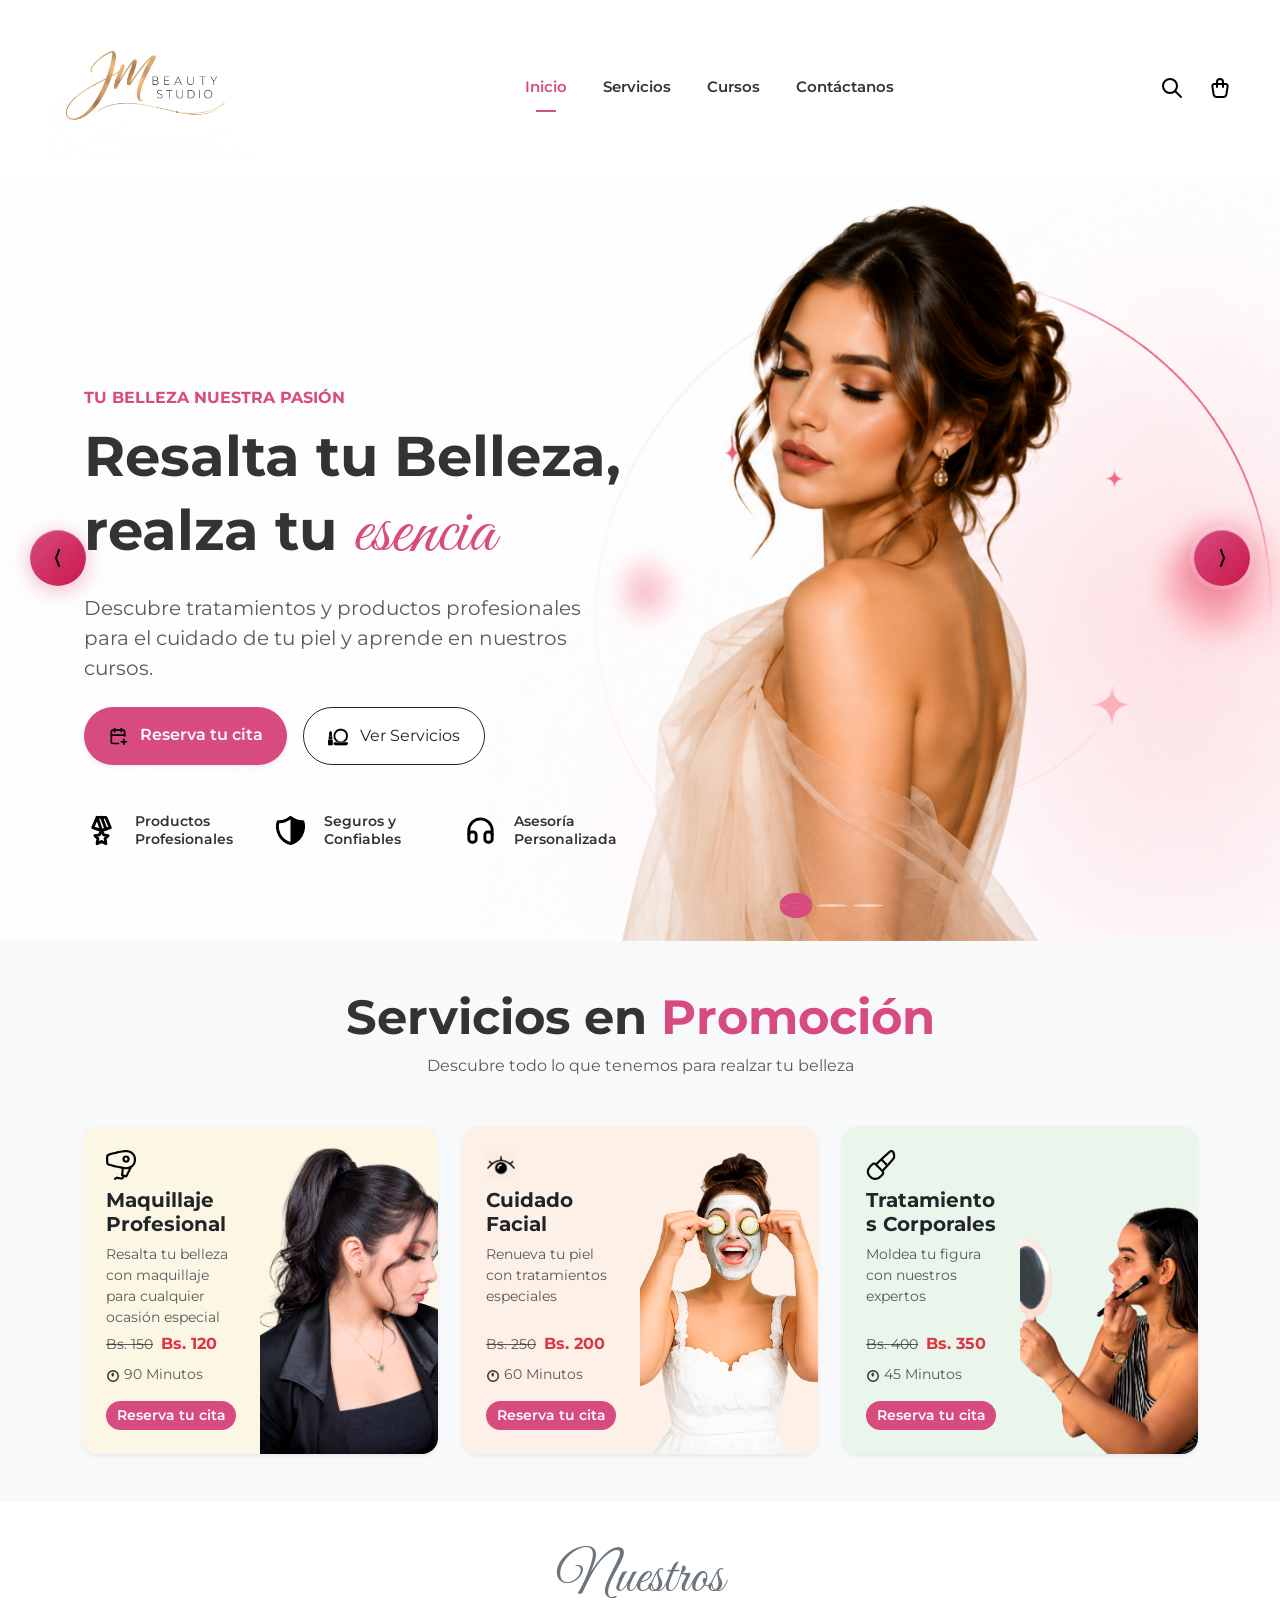
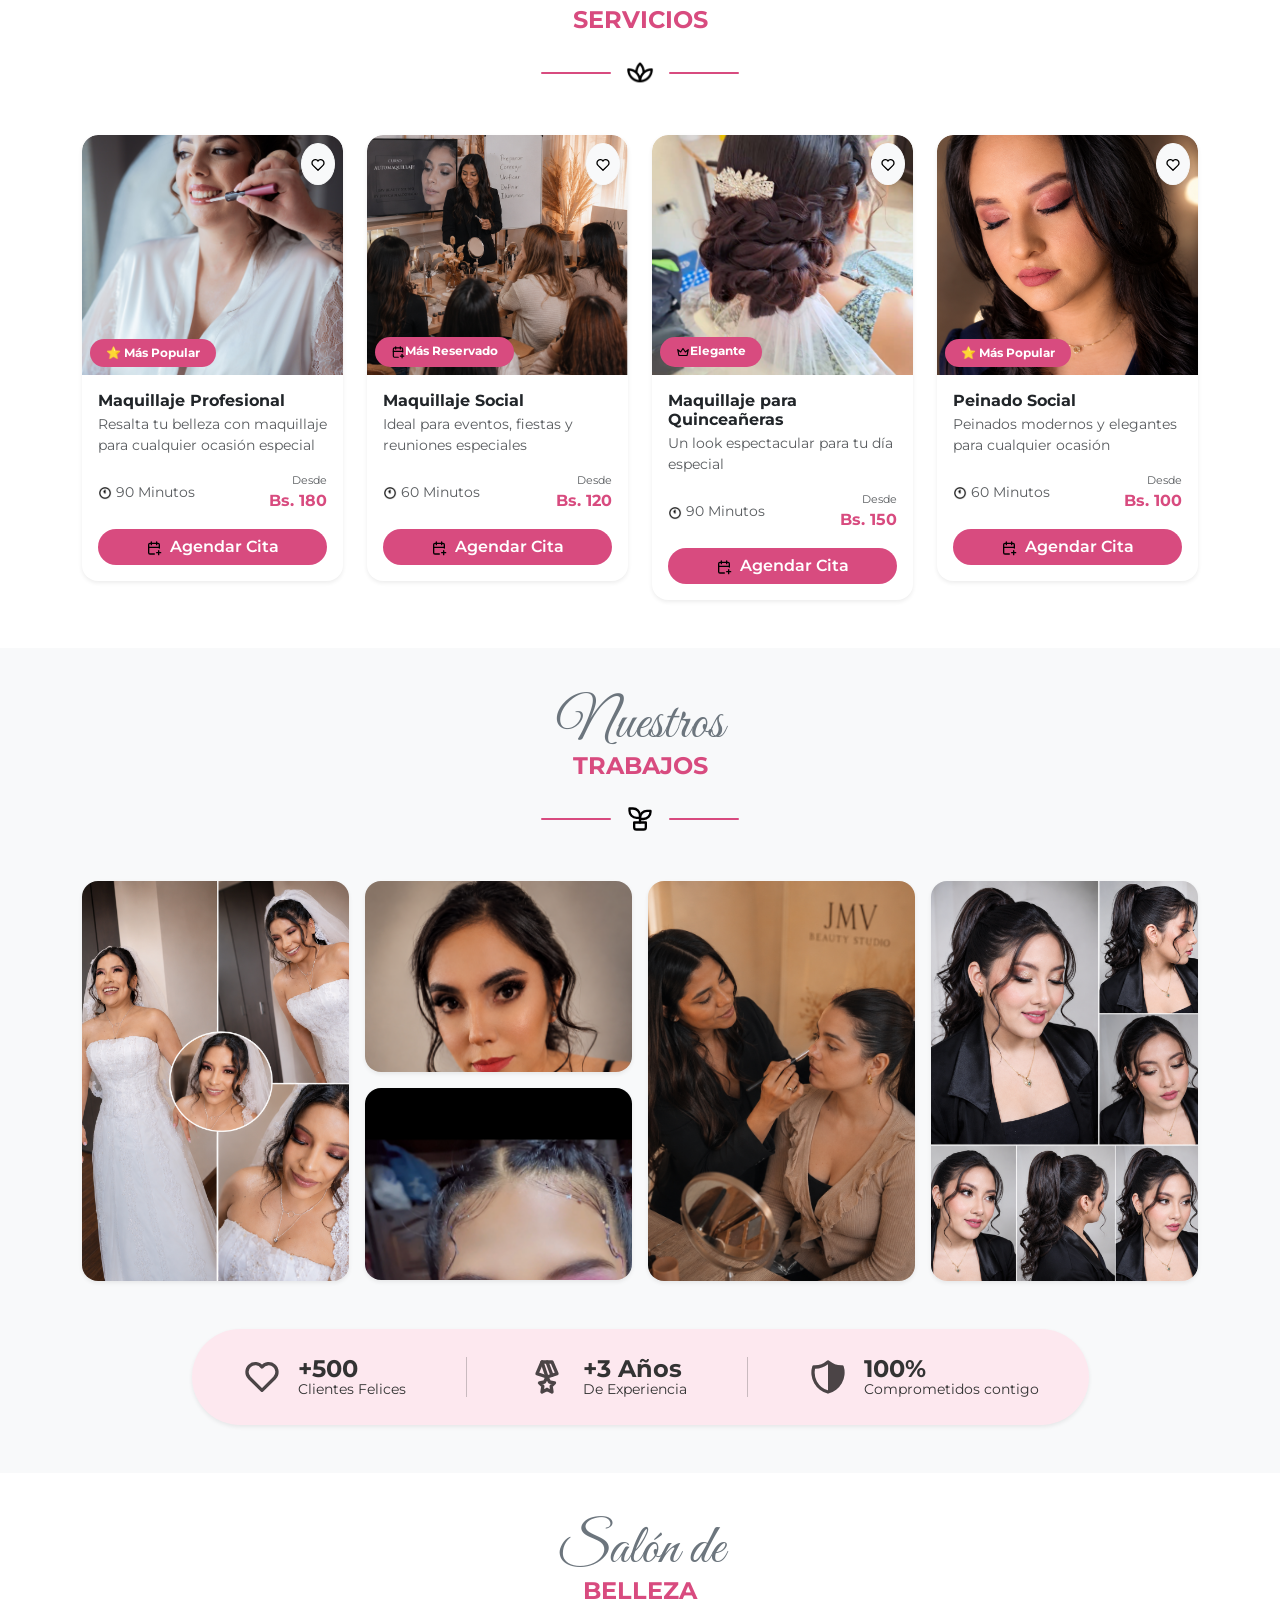
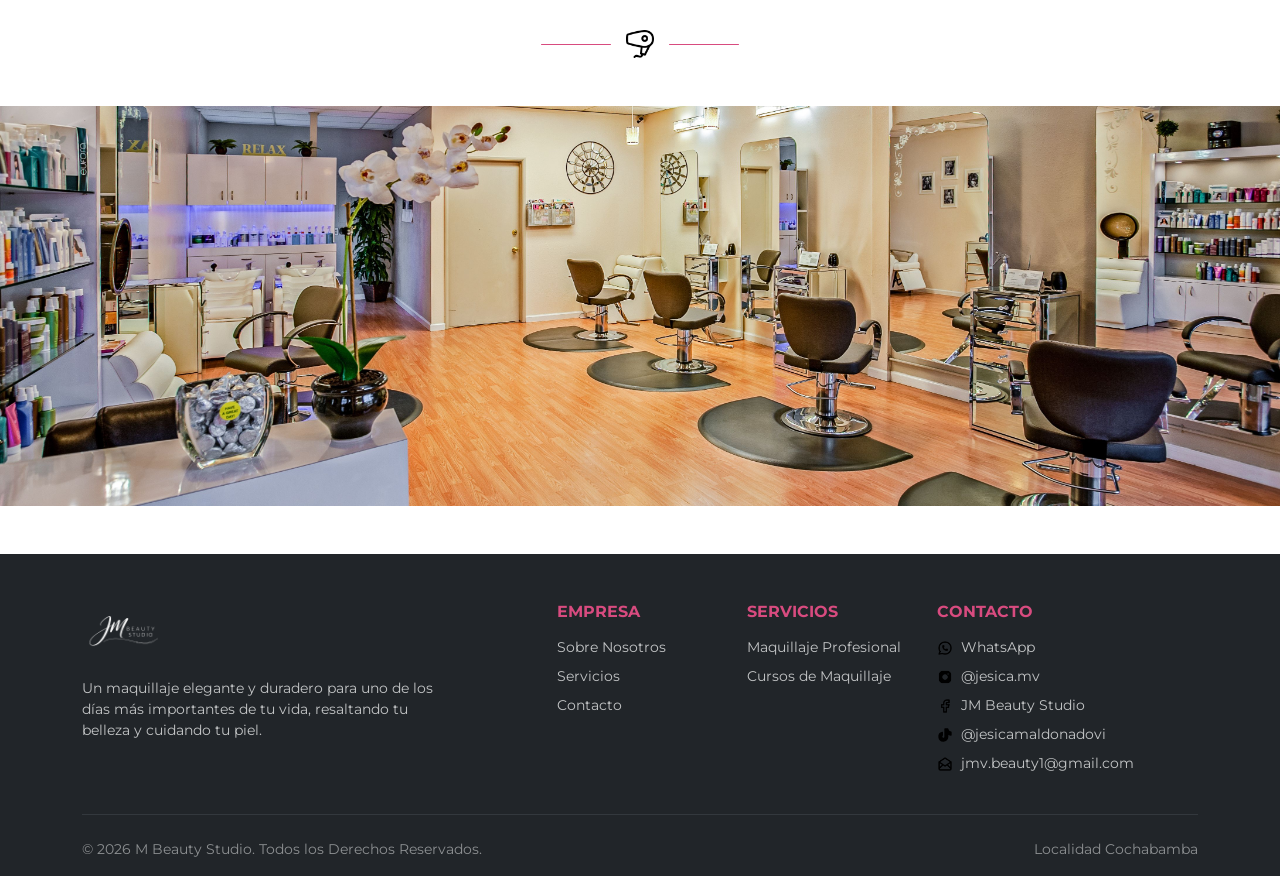
==== index.html @ ac83a21d "Primera version del sitio" ====
<!DOCTYPE html>
<html lang="es">

<head>
  <meta charset="UTF-8">
  <meta name="viewport" content="width=device-width, initial-scale=1.0">
  <title>JM Beauty Studio</title>

  <link href="https://cdn.jsdelivr.net/npm/bootstrap@5.3.2/dist/css/bootstrap.min.css" rel="stylesheet">

  <link rel="preconnect" href="https://fonts.googleapis.com">
  <link rel="preconnect" href="https://fonts.gstatic.com" crossorigin>
  <link href="https://fonts.googleapis.com/css2?family=Montserrat:wght@300;400;600;700&family=Great+Vibes&display=swap"
    rel="stylesheet">

  <link rel="stylesheet" href="css/styles.css">
</head>

<body>



  <!-- ================= NAVBAR ================= -->
  <nav class="navbar navbar-expand-lg bg-white sticky-top py-3">
    <!-- Cambiado a container-fluid para ocupar todo el ancho -->
    <div class="container-fluid px-4 px-xl-5">
      <!-- Logo con tu imagen logo_sinFondo2.png -->
      <a class="navbar-brand me-lg-5" href="index.html">
        <img src="img/logo_sinFondo2.png" alt="JM Beauty Studio Logo" class="main-logo">
      </a>

      <button class="navbar-toggler" type="button" data-bs-toggle="collapse" data-bs-target="#navbarNav">
        <span class="navbar-toggler-icon"></span>
      </button>

      <div class="collapse navbar-collapse justify-content-center" id="navbarNav">
        <ul class="navbar-nav">
          <li class="nav-item"><a class="nav-link active" href="index.html">Inicio</a></li>
          <li class="nav-item"><a class="nav-link" href="pages/servicios.html">Servicios</a></li>
          <li class="nav-item"><a class="nav-link" href="pages/cursos.html">Cursos</a></li>
          <li class="nav-item"><a class="nav-link" href="pages/contacto.html">Contáctanos</a></li>
        </ul>
      </div>

      <div class="d-flex align-items-center gap-4 ms-lg-5">
        <a href="javascript:void(0)" class="icon-link"><img src="icons/search.svg" alt="Buscar" width="24"></a>
        <a href="javascript:void(0)" class="icon-link position-relative" data-bs-toggle="modal" data-bs-target="#modalCarritoPromos">
          <img src="icons/shopping-bag.svg" alt="Carrito" width="24">
          <span class="position-absolute top-0 start-100 translate-middle badge rounded-pill bg-primary-pink" id="carrito-badge-promos" style="display:none;">0</span>
        </a>
      </div>
    </div>
  </nav>

  <!-- ================= HERO SECTION (CARRUSEL) ================= -->
  <header class="hero-section position-relative">

    <!-- Carrusel de Fondo animado -->
    <div id="heroCarousel" class="carousel slide carousel-fade position-absolute top-0 start-0 w-100 h-100 z-1"
      data-bs-ride="carousel" data-bs-interval="4000">
      <div class="carousel-inner w-100 h-100">
        <!-- Imagen 1 -->
        <div class="carousel-item active w-100 h-100">
          <img src="img/hero_sin_fondo.png" alt="Banner 1" class="hero-bg-banner">
        </div>
        <!-- Imagen 2 -->
        <div class="carousel-item w-100 h-100">
          <img src="img/hero_carrousel.png" alt="Banner 2" class="hero-bg-banner">
        </div>
        <!-- Imagen 3 -->
        <div class="carousel-item w-100 h-100">
          <img src="img/hero_carrousel2.png" alt="Banner 3" class="hero-bg-banner">
        </div>
      </div>
      <!-- Indicadores del carrusel -->
      <div class="carousel-indicators position-absolute bottom-0 start-50 translate-middle-x mb-4">
        <button type="button" data-bs-target="#heroCarousel" data-bs-slide-to="0" class="active" aria-current="true"
          aria-label="Slide 1"></button>
        <button type="button" data-bs-target="#heroCarousel" data-bs-slide-to="1" aria-label="Slide 2"></button>
        <button type="button" data-bs-target="#heroCarousel" data-bs-slide-to="2" aria-label="Slide 3"></button>
      </div>
    </div>

    <!-- Botones del carrusel -->
    <button class="btn btn-slider-nav prev d-none d-md-flex" type="button" data-bs-target="#heroCarousel"
      data-bs-slide="prev">
      <img src="icons/left_arrow.svg" alt="Anterior">
    </button>
    <button class="btn btn-slider-nav next d-none d-md-flex" type="button" data-bs-target="#heroCarousel"
      data-bs-slide="next">
      <img src="icons/right-arrow.svg" alt="Siguiente">
    </button>

    <!-- Contenido de Texto -->
    <div class="container-fluid px-4 px-xl-5 position-relative z-2">
      <div class="row align-items-center min-vh-80">
        <div class="col-lg-6 hero-text text-center text-lg-start ps-lg-5">
          <h6 class="text-primary-pink text-uppercase fw-bold mb-3 mt-4 mt-lg-0">Tu Belleza Nuestra Pasión</h6>
          <h1 class="display-4 fw-bold mb-3">Resalta tu Belleza,<br> realza tu <span class="text-accent">esencia</span>
          </h1>
          <p class="mb-4 text-muted fs-5">Descubre tratamientos y productos profesionales para el cuidado de tu piel y
            aprende en nuestros cursos.</p>

          <div class="d-flex flex-column flex-sm-row gap-3 justify-content-center justify-content-lg-start mb-5">
            <a href="pages/servicios.html" class="btn btn-primary-pink rounded-pill px-4 py-3 shadow-sm">
              <img src="icons/calendar-plus.svg" alt="" width="20" class="me-2"> Reserva tu cita
            </a>
            <a href="pages/servicios.html" class="btn btn-outline-dark rounded-pill px-4 py-3 bg-white">
              <img src="icons/makeup.png" alt="" width="20" class="me-2"> Ver Servicios
            </a>
          </div>

          <div class="row features-mini text-start mt-4">
            <div class="col-sm-4 d-flex align-items-center gap-3 mb-3 mb-sm-0">
              <img src="icons/medal-2.svg" alt="Productos" width="35">
              <small class="fw-semibold lh-sm">Productos<br>Profesionales</small>
            </div>
            <div class="col-sm-4 d-flex align-items-center gap-3 mb-3 mb-sm-0">
              <img src="icons/shield-half.svg" alt="Seguros" width="35">
              <small class="fw-semibold lh-sm">Seguros y<br>Confiables</small>
            </div>
            <div class="col-sm-4 d-flex align-items-center gap-3">
              <img src="icons/headphones.svg" alt="Asesoria" width="35">
              <small class="fw-semibold lh-sm">Asesoría<br>Personalizada</small>
            </div>
          </div>
        </div>

        <div class="col-lg-6 d-none d-lg-block"></div>
      </div>
    </div>
  </header>

  <section class="promotions py-5 bg-light">
    <div class="container text-center">
      <h2 class="h1 fw-bold">Servicios en <span class="text-accent-pink">Promoción</span></h2>
      <p class="text-muted mb-5">Descubre todo lo que tenemos para realzar tu belleza</p>

      <div class="row g-4 justify-content-center">
        <div class="col-md-6 col-lg-4">
          <div class="card promo-card border-0 rounded-4 shadow-sm h-100 overflow-hidden">
            <div class="row g-0 h-100 bg-light-yellow">
              <div class="col-6 p-4 d-flex flex-column justify-content-between text-start">
                <div>
                  <img src="icons/Hair-Dryer--Streamline-Flex.png" alt="Icon" width="30" class="mb-2">
                  <h5 class="fw-bold">Maquillaje Profesional</h5>
                  <p class="small text-muted mb-1">Resalta tu belleza con maquillaje para cualquier ocasión especial</p>
                </div>
                <div>
                  <div class="d-flex align-items-center gap-2 mb-2">
                    <span class="text-decoration-line-through text-muted small">Bs. 150</span>
                    <span class="fw-bold text-danger">Bs. 120</span>
                  </div>
                  <small class="text-muted d-block mb-3"><img src="icons/clock-hour-11.png" width="14"> 90
                    Minutos</small>
                  <button type="button" class="btn btn-sm btn-primary-pink rounded-pill w-100 btn-agregar-promo" data-id="srv-001" data-nombre="Maquillaje Profesional" data-precio="120" data-duracion="90">Reserva tu cita</button>
                </div>
              </div>
              <div class="col-6 promo-img" style="background-image: url('img/PeinadosSinFondo.png');"></div>
            </div>
          </div>
        </div>
        <div class="col-md-6 col-lg-4">
          <div class="card promo-card border-0 rounded-4 shadow-sm h-100 overflow-hidden">
            <div class="row g-0 h-100 bg-light-orange">
              <div class="col-6 p-4 d-flex flex-column justify-content-between text-start">
                <div>
                  <img src="icons/Eyes.png" alt="Icon" width="30" class="mb-2">
                  <h5 class="fw-bold">Cuidado Facial</h5>
                  <p class="small text-muted mb-1">Renueva tu piel con tratamientos especiales</p>
                </div>
                <div>
                  <div class="d-flex align-items-center gap-2 mb-2">
                    <span class="text-decoration-line-through text-muted small">Bs. 250</span>
                    <span class="fw-bold text-danger">Bs. 200</span>
                  </div>
                  <small class="text-muted d-block mb-3"><img src="icons/clock-hour-11.png" width="14"> 60
                    Minutos</small>
                  <button type="button" class="btn btn-sm btn-primary-pink rounded-pill w-100 btn-agregar-promo" data-id="promo-2" data-nombre="Cuidado Facial" data-precio="200" data-duracion="60">Reserva tu cita</button>
                </div>
              </div>
              <div class="col-6 promo-img" style="background-image: url('img/promo2.png');"></div>
            </div>
          </div>
        </div>
        <div class="col-md-6 col-lg-4">
          <div class="card promo-card border-0 rounded-4 shadow-sm h-100 overflow-hidden">
            <div class="row g-0 h-100 bg-light-green">
              <div class="col-6 p-4 d-flex flex-column justify-content-between text-start">
                <div>
                  <img src="icons/Lipstick--Streamline-Flex.png" alt="Icon" width="30" class="mb-2">
                  <h5 class="fw-bold">Tratamientos Corporales</h5>
                  <p class="small text-muted mb-1">Moldea tu figura con nuestros expertos</p>
                </div>
                <div>
                  <div class="d-flex align-items-center gap-2 mb-2">
                    <span class="text-decoration-line-through text-muted small">Bs. 400</span>
                    <span class="fw-bold text-danger">Bs. 350</span>
                  </div>
                  <small class="text-muted d-block mb-3"><img src="icons/clock-hour-11.png" width="14"> 45
                    Minutos</small>
                  <button type="button" class="btn btn-sm btn-primary-pink rounded-pill w-100 btn-agregar-promo" data-id="promo-3" data-nombre="Tratamientos Corporales" data-precio="350" data-duracion="45">Reserva tu cita</button>
                </div>
              </div>
              <div class="col-6 promo-img" style="background-image: url('img/promocion1.png');"></div>
            </div>
          </div>
        </div>
      </div>
    </div>
  </section>

  <section class="services py-5">
    <div class="container text-center">
      <h2 class="script-title m-0">Nuestros</h2>
      <h3 class="h4 text-uppercase fw-bold mb-4 text-primary-pink">Servicios</h3>
      <div class="custom-divider mb-5">
        <span class="line"></span>
        <img src="icons/plant-2.png" alt="Decoración">
        <span class="line"></span>
      </div>
      <div class="row g-4 justify-content-center">
        <div class="col-sm-6 col-lg-3">
          <div class="card service-card border-0 rounded-4 shadow-sm">
            <div class="position-relative">
              <img src="img/MaquillajeNovia.jpg" class="card-img-top rounded-top-4" alt="Maquillaje Profesional">
              <button class="btn btn-light rounded-circle position-absolute top-0 end-0 m-2 p-2 shadow-sm heart-btn">
                <img src="icons/heart.svg" width="16" alt="Favorito">
              </button>
              <span class="badge bg-primary-pink position-absolute bottom-0 start-0 m-2 rounded-pill px-3 py-2">⭐ Más
                Popular</span>
            </div>
            <div class="card-body text-start">
              <h6 class="fw-bold mb-1">Maquillaje Profesional</h6>
              <p class="small text-muted mb-3">Resalta tu belleza con maquillaje para cualquier ocasión especial</p>
              <div class="d-flex justify-content-between align-items-center mb-3">
                <small class="text-muted"><img src="icons/clock-hour-11.png" width="14"> 90 Minutos</small>
                <div class="text-end">
                  <small class="text-muted d-block" style="font-size: 0.7rem;">Desde</small>
                  <span class="fw-bold text-primary-pink">Bs. 180</span>
                </div>
              </div>
              <a href="#" class="btn btn-primary-pink w-100 rounded-pill"><img src="icons/calendar-plus.svg" width="16"
                  class="me-2">Agendar Cita</a>
            </div>
          </div>
        </div>
        <div class="col-sm-6 col-lg-3">
          <div class="card service-card border-0 rounded-4 shadow-sm">
            <div class="position-relative">
              <img src="img/hero_services.png" class="card-img-top rounded-top-4" alt="Maquillaje Social">
              <button class="btn btn-light rounded-circle position-absolute top-0 end-0 m-2 p-2 shadow-sm heart-btn">
                <img src="icons/heart.svg" width="16" alt="Favorito">
              </button>
              <span class="badge bg-primary-pink position-absolute bottom-0 start-0 m-2 rounded-pill px-3 py-2"> <img
                  src="icons/calendar-plus.svg" width="14">Más Reservado</span>
            </div>
            <div class="card-body text-start">
              <h6 class="fw-bold mb-1">Maquillaje Social</h6>
              <p class="small text-muted mb-3">Ideal para eventos, fiestas y reuniones especiales</p>
              <div class="d-flex justify-content-between align-items-center mb-3">
                <small class="text-muted"><img src="icons/clock-hour-11.png" width="14"> 60 Minutos</small>
                <div class="text-end">
                  <small class="text-muted d-block" style="font-size: 0.7rem;">Desde</small>
                  <span class="fw-bold text-primary-pink">Bs. 120</span>
                </div>
              </div>
              <a href="#" class="btn btn-primary-pink w-100 rounded-pill"><img src="icons/calendar-plus.svg" width="16"
                  class="me-2">Agendar Cita</a>
            </div>
          </div>
        </div>
        <div class="col-sm-6 col-lg-3">
          <div class="card service-card border-0 rounded-4 shadow-sm">
            <div class="position-relative">
              <img src="img/Peinados.jpeg" class="card-img-top rounded-top-4" alt="Quinceañeras">
              <button class="btn btn-light rounded-circle position-absolute top-0 end-0 m-2 p-2 shadow-sm heart-btn">
                <img src="icons/heart.svg" width="16" alt="Favorito">
              </button>
              <span class="badge bg-primary-pink position-absolute bottom-0 start-0 m-2 rounded-pill px-3 py-2"><img
                  src="icons/crown.svg" width="14">Elegante</span>
            </div>
            <div class="card-body text-start">
              <h6 class="fw-bold mb-1">Maquillaje para Quinceañeras</h6>
              <p class="small text-muted mb-3">Un look espectacular para tu día especial</p>
              <div class="d-flex justify-content-between align-items-center mb-3">
                <small class="text-muted"><img src="icons/clock-hour-11.png" width="14"> 90 Minutos</small>
                <div class="text-end">
                  <small class="text-muted d-block" style="font-size: 0.7rem;">Desde</small>
                  <span class="fw-bold text-primary-pink">Bs. 150</span>
                </div>
              </div>
              <a href="#" class="btn btn-primary-pink w-100 rounded-pill"><img src="icons/calendar-plus.svg" width="16"
                  class="me-2">Agendar Cita</a>
            </div>
          </div>
        </div>
        <div class="col-sm-6 col-lg-3">
          <div class="card service-card border-0 rounded-4 shadow-sm">
            <div class="position-relative">
              <img src="img/peinaldo social.png" class="card-img-top rounded-top-4" alt="Peinado Social">
              <button class="btn btn-light rounded-circle position-absolute top-0 end-0 m-2 p-2 shadow-sm heart-btn">
                <img src="icons/heart.svg" width="16" alt="Favorito">
              </button>
              <span class="badge bg-primary-pink position-absolute bottom-0 start-0 m-2 rounded-pill px-3 py-2">⭐ Más
                Popular</span>
            </div>
            <div class="card-body text-start">
              <h6 class="fw-bold mb-1">Peinado Social</h6>
              <p class="small text-muted mb-3">Peinados modernos y elegantes para cualquier ocasión</p>
              <div class="d-flex justify-content-between align-items-center mb-3">
                <small class="text-muted"><img src="icons/clock-hour-11.png" width="14"> 60 Minutos</small>
                <div class="text-end">
                  <small class="text-muted d-block" style="font-size: 0.7rem;">Desde</small>
                  <span class="fw-bold text-primary-pink">Bs. 100</span>
                </div>
              </div>
              <a href="#" class="btn btn-primary-pink w-100 rounded-pill"><img src="icons/calendar-plus.svg" width="16"
                  class="me-2">Agendar Cita</a>
            </div>
          </div>
        </div>
      </div>
    </div>
  </section>
  <section class="gallery py-5 bg-light">
    <div class="container text-center">
      <h2 class="script-title m-0">Nuestros</h2>
      <h3 class="h4 text-uppercase fw-bold mb-4 text-primary-pink">Trabajos</h3>
      <div class="custom-divider mb-5">
        <span class="line"></span>
        <img src="icons/plant.svg" alt="Decoración">
        <span class="line"></span>
      </div>
      <div class="row g-3">
        <div class="col-6 col-lg-3">
          <img src="img/Boda2.png" class="w-100 rounded-4 gallery-img img-tall shadow-sm" alt="Trabajo 1">
        </div>

        <div class="col-6 col-lg-3 d-flex flex-column gap-3">
          <img src="img/file_00000000637c720ea00e72975b9bf0df.png"
            class="w-100 rounded-4 gallery-img img-half shadow-sm" alt="Trabajo 2">
          <img src="img/trabajos.jpeg" class="w-100 rounded-4 gallery-img img-half shadow-sm" alt="Trabajo 3">
        </div>

        <div class="col-6 col-lg-3">
          <img src="img/Cursos.png" class="w-100 rounded-4 gallery-img img-tall shadow-sm" alt="Trabajo 4">
        </div>

        <div class="col-6 col-lg-3">
          <img src="img/Peinados.png" class="w-100 rounded-4 gallery-img img-tall shadow-sm" alt="Trabajo 5">
        </div>
      </div>

      <div
        class="stats-banner mt-5 mx-auto bg-light-pink rounded-pill d-inline-flex flex-wrap justify-content-center align-items-center py-3 px-4 gap-4 shadow-sm position-relative z-2">
        <div class="d-flex align-items-center gap-2">
          <img src="icons/heart.svg" width="24" class="stats-icon">
          <div class="text-start lh-1"><strong class="d-block">+500</strong> <small>Clientes Felices</small></div>
        </div>
        <div class="vr d-none d-md-block"></div>
        <div class="d-flex align-items-center gap-2">
          <img src="icons/medal-2.svg" width="24" class="stats-icon">
          <div class="text-start lh-1"><strong class="d-block">+3 Años</strong> <small>De Experiencia</small></div>
        </div>
        <div class="vr d-none d-md-block"></div>
        <div class="d-flex align-items-center gap-2">
          <img src="icons/shield-half.svg" width="24" class="stats-icon">
          <div class="text-start lh-1"><strong class="d-block">100%</strong> <small>Comprometidos contigo</small></div>
        </div>
      </div>
    </div>
  </section>
  <section class="salon-image py-5 text-center">
    <h2 class="script-title m-0">Salón de</h2>
    <h3 class="h4 text-uppercase fw-bold mb-4 text-primary-pink">Belleza</h3>
    <div class="custom-divider mb-5">
      <span class="line"></span>
      <img src="icons/Hair-Dryer--Streamline-Flex.png" alt="Decoración">
      <span class="line"></span>
    </div>
    <div class="container-fluid px-0">
      <img src="img/salon de belleza.jpg" class="img-fluid w-100" alt="Interior Salón de Belleza"
        style="max-height: 400px; object-fit: cover;">
    </div>
  </section>

  <!-- Modal Carrito de Promociones -->
  <div class="modal fade" id="modalCarritoPromos" tabindex="-1">
    <div class="modal-dialog modal-dialog-centered">
      <div class="modal-content rounded-4">
        <div class="modal-header border-0">
          <h5 class="modal-title fw-bold">Tu Carrito de Promociones</h5>
          <button type="button" class="btn-close" data-bs-dismiss="modal"></button>
        </div>
        <div class="modal-body">
          <div id="carrito-vacio-promos" class="text-center text-muted py-4">
            <img src="icons/shopping-bag.svg" alt="Carrito" width="48" class="mb-3 opacity-50">
            <p class="mb-0">Tu carrito está vacío</p>
          </div>
          <div id="carrito-lista-promos"></div>
          <div id="carrito-resumen-promos" class="d-none border-top pt-3 mt-3">
            <div class="d-flex justify-content-between mb-2">
              <span>Duración total</span>
              <strong id="carrito-duracion-promos">0 min</strong>
            </div>
            <div class="d-flex justify-content-between">
              <span>Total a pagar</span>
              <strong class="text-primary-pink" id="carrito-total-promos">Bs. 0</strong>
            </div>
          </div>
        </div>
        <div class="modal-footer border-0">
          <button type="button" class="btn btn-outline-secondary rounded-pill" data-bs-dismiss="modal">Seguir viendo</button>
          <button type="button" class="btn btn-primary-pink rounded-pill" id="btn-continuar-reserva-promos" disabled onclick="irAServicios()">Continuar a reservar →</button>
        </div>
      </div>
    </div>
  </div>

  <footer class="bg-dark text-white pt-5 pb-3">
    <div class="container">
      <div class="row gy-4">
        <div class="col-lg-4 text-center text-lg-start">
          <img src="img/logo_sinfondo.png" alt="JM Beauty Studio" height="60" class="mb-3">
          <p class="small text-light text-opacity-75">Un maquillaje elegante y duradero para uno de los días más
            importantes de tu vida, resaltando tu belleza y cuidando tu piel.</p>
        </div>
        <div class="col-md-4 col-lg-2 offset-lg-1">
          <h6 class="text-uppercase fw-bold text-primary-pink mb-3">Empresa</h6>
          <ul class="list-unstyled small text-light text-opacity-75">
            <li class="mb-2"><a href="#" class="text-decoration-none text-reset">Sobre Nosotros</a></li>
            <li class="mb-2"><a href="pages/servicios.html" class="text-decoration-none text-reset">Servicios</a></li>
            <li class="mb-2"><a href="pages/contacto.html" class="text-decoration-none text-reset">Contacto</a></li>
          </ul>
        </div>
        <div class="col-md-4 col-lg-2">
          <h6 class="text-uppercase fw-bold text-primary-pink mb-3">Servicios</h6>
          <ul class="list-unstyled small text-light text-opacity-75">
            <li class="mb-2"><a href="#" class="text-decoration-none text-reset">Maquillaje Profesional</a></li>
            <li class="mb-2"><a href="pages/cursos.html" class="text-decoration-none text-reset">Cursos de
                Maquillaje</a></li>
          </ul>
        </div>
        <div class="col-md-4 col-lg-3">
          <h6 class="text-uppercase fw-bold text-primary-pink mb-3">Contacto</h6>
          <ul class="list-unstyled small text-light text-opacity-75">
            <li class="mb-2">
              <a href="https://wa.link/m07nyh" target="_blank"
                class="text-decoration-none text-reset d-flex align-items-center gap-2">
                <img src="icons/brand-whatsapp.png" width="16"> WhatsApp
            </li>
            <li class="mb-2">
              <a href="https://instagram.com/jesica.mv?utm_medium=copy_link" target="_blank"
                class="text-decoration-none text-reset d-flex align-items-center gap-2">
                <img src="icons/brand-instagram.png" width="16"> @jesica.mv
              </a>
            </li>
            <li class="mb-2">
              <a href="https://www.facebook.com/profile.php?id=100063662254701&mibextid=ZbWKwL" target="_blank"
                class="text-decoration-none text-reset d-flex align-items-center gap-2">
                <img src="icons/brand-facebook.png" width="16"> JM Beauty Studio
              </a>
            </li>
            <li class="mb-2">
              <a href="https://www.tiktok.com/@jesicamaldonadovi" target="_blank"
                class="text-decoration-none text-reset d-flex align-items-center gap-2">
                <img src="icons/brand-tiktok (1).svg" width="16"> @jesicamaldonadovi
              </a>
            </li>
            <li class="mb-2">
              <a href="mailto:jmv.beauty1@gmail.com"
                class="text-decoration-none text-reset d-flex align-items-center gap-2">
                <img src="icons/mail-opened_icon.png" width="16"> jmv.beauty1@gmail.com
              </a>
            </li>
          </ul>
        </div>
      </div>

      <hr class="border-secondary my-4">

      <div class="row small text-light text-opacity-50">
        <div class="col-md-6 text-center text-md-start mb-2 mb-md-0">
          © 2026 M Beauty Studio. Todos los Derechos Reservados.
        </div>
        <div class="col-md-6 text-center text-md-end">
          Localidad Cochabamba
        </div>
      </div>
    </div>
  </footer>

  <script src="https://cdn.jsdelivr.net/npm/bootstrap@5.3.2/dist/js/bootstrap.bundle.min.js"></script>
  <script src="js/config.js"></script>
  <script src="js/search.js"></script>
  <script>
    // ============================================================
    // CARRITO DE PROMOCIONES (INDEX)
    // ============================================================
    let carritoPromos = [];

    function togglePromoCarrito(boton) {
      const id       = boton.dataset.id;
      const nombre   = boton.dataset.nombre;
      const precio   = Number(boton.dataset.precio);
      const duracion = Number(boton.dataset.duracion);

      const yaExiste = carritoPromos.some(p => p.id === id);

      if (yaExiste) {
        carritoPromos = carritoPromos.filter(p => p.id !== id);
      } else {
        carritoPromos.push({ id, nombre, precio, duracion });
      }

      actualizarVistaCarritoPromos();
    }

    function actualizarVistaCarritoPromos() {
      const cantidad = carritoPromos.length;
      const badge   = document.getElementById('carrito-badge-promos');

      if (badge) {
        badge.textContent = cantidad;
        badge.style.display = cantidad > 0 ? 'inline-block' : 'none';
      }

      renderListaCarritoPromos();
    }

    function renderListaCarritoPromos() {
      const lista     = document.getElementById('carrito-lista-promos');
      const vacio     = document.getElementById('carrito-vacio-promos');
      const resumen   = document.getElementById('carrito-resumen-promos');
      const btnCont   = document.getElementById('btn-continuar-reserva-promos');

      if (carritoPromos.length === 0) {
        lista.innerHTML = '';
        vacio.classList.remove('d-none');
        resumen.classList.add('d-none');
        if (btnCont) btnCont.disabled = true;
        return;
      }

      vacio.classList.add('d-none');
      resumen.classList.remove('d-none');
      if (btnCont) btnCont.disabled = false;

      lista.innerHTML = carritoPromos.map(p => `
        <div class="d-flex justify-content-between align-items-center py-2 border-bottom">
          <div>
            <p class="mb-0 fw-semibold">${p.nombre}</p>
            <small class="text-muted">${p.duracion} min — Bs. ${p.precio}</small>
          </div>
          <button class="btn btn-sm btn-outline-danger rounded-circle" onclick="quitarDelCarritoPromos('${p.id}')">✕</button>
        </div>
      `).join('');

      const duracionTotal = carritoPromos.reduce((sum, p) => sum + p.duracion, 0);
      const precioTotal   = carritoPromos.reduce((sum, p) => sum + p.precio, 0);

      document.getElementById('carrito-duracion-promos').textContent = `${duracionTotal} min`;
      document.getElementById('carrito-total-promos').textContent    = `Bs. ${precioTotal}`;
    }

    function quitarDelCarritoPromos(id) {
      carritoPromos = carritoPromos.filter(p => p.id !== id);
      actualizarVistaCarritoPromos();
    }

    function irAServicios() {
      // Cerrar modal actual
      const modal = bootstrap.Modal.getInstance(document.getElementById('modalCarritoPromos'));
      modal.hide();
      
      // Guardar carrito en sessionStorage para recuperarlo en servicios
      sessionStorage.setItem('carritoPromosFromIndex', JSON.stringify(carritoPromos));
      
      // Ir a servicios
      window.location.href = 'pages/servicios.html';
    }

    // Inicializar al cargar
    document.addEventListener('DOMContentLoaded', () => {
      // Conectar botones de promociones
      document.querySelectorAll('.btn-agregar-promo').forEach(boton => {
        boton.addEventListener('click', () => togglePromoCarrito(boton));
      });

      // Recuperar carrito de sessionStorage si existe
      const saved = sessionStorage.getItem('carritoPromosFromIndex');
      if (saved) {
        try {
          carritoPromos = JSON.parse(saved);
          actualizarVistaCarritoPromos();
          // Limpiar después de recuperar
          sessionStorage.removeItem('carritoPromosFromIndex');
        } catch(e) {}
      }
    });
  </script>
</body>

</html>
---- css/styles.css ----
/* ================= VARIABLES ================= */
:root {
    --primary-pink: #d84b7f;
    --hover-pink: #c03968;
    --light-pink: #fde8ef;
    --text-dark: #333333;
    
    /* Colores pastel para las tarjetas de promoción */
    --bg-yellow: #fcf6e5;
    --bg-orange: #fdf0e7;
    --bg-green: #eaf5eb;
}

/* ================= BASE & RESET ================= */
* {
    box-sizing: border-box;
    margin: 0;
    padding: 0;
}

body {
    font-family: 'Montserrat', sans-serif;
    color: var(--text-dark);
    overflow-x: hidden; /* Evita cualquier desbordamiento horizontal en móviles */
    background-color: #ffffff;
}

/* ================= TYPOGRAPHY (FLUID TEXT) ================= */
h1, .h1 {
    font-size: calc(1.8rem + 1.5vw); /* Escala fluidamente entre móvil y desktop */
    line-height: 1.2;
}

.script-title {
    font-family: 'Great Vibes', cursive;
    font-size: 3.5rem;
    color: #6c757d;
    font-weight: 400;
    line-height: 1;
}

.text-accent {
    font-family: 'Great Vibes', cursive;
    color: var(--primary-pink);
    font-weight: 400;
    font-size: 1.3em;
    display: inline-block;
}

.text-primary-pink, .text-accent-pink {
    color: var(--primary-pink) !important;
}

/* Ajustes tipográficos para pantallas pequeñas */
@media (max-width: 768px) {
    .script-title {
        font-size: 2.5rem;
    }
    body {
        font-size: 14px; /* Base ligeramente más pequeña en móviles */
    }
}

/* ================= COMPONENTS ================= */

/* Navbar Responsivo */
.navbar .nav-link {
    font-weight: 600;
    font-size: 0.95rem;
    color: var(--text-dark);
    margin: 0 10px;
    position: relative;
    transition: color 0.3s ease;
}

.navbar .nav-link:hover, .navbar .nav-link.active {
    color: var(--primary-pink);
}

/* Línea indicadora activa solo en pantallas grandes */
@media (min-width: 992px) {
    .navbar .nav-link.active::after {
        content: '';
        position: absolute;
        bottom: -5px;
        left: 50%;
        transform: translateX(-50%);
        width: 20px;
        height: 2px;
        background-color: var(--primary-pink);
    }
}

/* Menú desplegable móvil */
@media (max-width: 991.98px) {
    .navbar-collapse {
        background-color: #ffffff;
        padding: 1rem;
        border-radius: 12px;
        box-shadow: 0 10px 20px rgba(0,0,0,0.05);
        margin-top: 10px;
        text-align: center;
    }
    .navbar .nav-link {
        padding: 10px 0;
        margin: 5px 0;
    }
}

.bg-primary-pink {
    background-color: var(--primary-pink) !important;
}

/* Botones con comportamiento táctil */
.btn-primary-pink {
    background-color: var(--primary-pink);
    color: white;
    border: none;
    font-weight: 600;
    transition: all 0.25s ease;
}

.btn-primary-pink:hover, .btn-primary-pink:active {
    background-color: var(--hover-pink);
    color: white;
    transform: translateY(-1px);
}

/* ================= SECTIONS ================= */

/* --- Ajuste del Logo --- */
.navbar {
    padding-top: 0.8rem !important;
    padding-bottom: 0.8rem !important;
}

.main-logo {
    height: 140px !important; /* Logo grande e imponente como en Canva */
    width: auto;
    object-fit: contain;
    transition: height 0.3s ease;
}

@media (max-width: 991px) {
    .main-logo {
        height: 85px !important; 
    }
}

/* --- Hero Section (Contenedor de Pantalla Completa) --- */
/* Busca esta clase y agrégale el padding-top */
.hero-section {
    background-color: #ffffff;
    position: relative;
    overflow: hidden; 
    min-height: 85vh; 
    display: flex;
    align-items: center;
    padding-top: 40px; /* <--- Agrega esto para dar un respiro superior */
}

/* Busca esta clase y agrégale el margin-top */
.hero-text {
    position: relative;
    z-index: 3;
    margin-top: 80px; /* <--- Esto empuja los textos hacia abajo librando el logo gigante */
}

/* Agrega esto al final para que en celulares no quede un hueco gigante */
@media (max-width: 991px) {
    .hero-text {
        margin-top: 20px;
    }
}

.min-vh-80 {
    min-height: 80vh;
}

/* --- ESTILOS DEL BANNER DE FONDO COMPLETO --- */
.hero-bg-banner {
    position: absolute;
    top: 0;
    left: 0;
    width: 100% !important;
    height: 100% !important;
    object-fit: cover; /* Fuerza a la imagen a rellenar toda la sección sin deformarse */
    object-position: right center; /* Mantiene fija la sección derecha donde está la modelo al redimensionar */
    z-index: 1; /* Se queda al fondo de todo */
}

/* Asegura que el contenido pase por encima del banner */
.z-3 {
    z-index: 3 !important;
}

/* --- INDICADORES DEL CARRUSEL (Puntitos) --- */
.carousel-indicators {
    bottom: 20px;
    margin-bottom: 0;
}

.carousel-indicators button {
    width: 10px;
    height: 10px;
    border-radius: 50%;
    background-color: rgba(255, 255, 255, 0.5);
    border: 2px solid rgba(255, 255, 255, 0.8);
    opacity: 1;
    transition: all 0.3s ease;
}

.carousel-indicators button:hover {
    background-color: rgba(255, 255, 255, 0.8);
    transform: scale(1.2);
}

.carousel-indicators button.active {
    background-color: var(--primary-pink);
    border-color: var(--primary-pink);
    transform: scale(1.1);
}


/* --- FLECHAS DEL CARRUSEL (Diseño premium) --- */
.btn-slider-nav {
    position: absolute;
    top: 50%;
    transform: translateY(-50%);
    background: linear-gradient(135deg, var(--primary-pink) 0%, #c9184a 100%);
    border-radius: 50%;
    width: 56px; 
    height: 56px;
    display: flex;
    align-items: center;
    justify-content: center;
    padding: 0;
    z-index: 10;
    box-shadow: 
        0 4px 20px rgba(216, 75, 127, 0.4),
        0 0 0 4px rgba(255, 255, 255, 0.2),
        inset 0 1px 0 rgba(255, 255, 255, 0.3);
    border: none;
    transition: all 0.4s cubic-bezier(0.22, 1, 0.36, 1);
}

.btn-slider-nav::before {
    content: '';
    position: absolute;
    inset: -3px;
    border-radius: 50%;
    background: linear-gradient(135deg, var(--primary-pink), transparent);
    opacity: 0;
    z-index: -1;
    transition: opacity 0.4s ease;
}

.btn-slider-nav:hover {
    background: linear-gradient(135deg, #c9184a 0%, #a4133c 100%);
    transform: translateY(-50%) scale(1.12);
    box-shadow: 
        0 8px 30px rgba(216, 75, 127, 0.5),
        0 0 0 4px rgba(255, 255, 255, 0.3),
        inset 0 1px 0 rgba(255, 255, 255, 0.4);
}

.btn-slider-nav:hover::before {
    opacity: 0.3;
    animation: pulse-glow 1.5s ease-in-out infinite;
}

@keyframes pulse-glow {
    0%, 100% { transform: scale(1); opacity: 0.3; }
    50% { transform: scale(1.3); opacity: 0; }
}

/* Tamaño de los SVGs de tus flechas */
.btn-slider-nav img {
    width: 24px;
    height: 24px;
    filter: drop-shadow(0 1px 2px rgba(0,0,0,0.2));
    transition: transform 0.3s ease;
}

.btn-slider-nav:hover img {
    transform: scale(1.1);
}

/* Flechas con posición */
.btn-slider-nav.prev { 
    left: 30px;
}
.btn-slider-nav.next { 
    right: 30px;
}


/* --- ADAPTACIÓN RESPONSIVA PARA TABLETS Y CELULARES --- */
@media (max-width: 991px) {
    .hero-section {
        min-height: auto;
        padding-top: 3rem;
        padding-bottom: 3rem;
    }
    
    /* En pantallas móviles cambiamos la imagen para que se comporte como un bloque normal 
       abajo del texto y no tape la lectura del celular */
    .hero-bg-banner {
        position: relative;
        top: auto;
        left: auto;
        width: 100% !important;
        height: auto !important;
        margin-top: 2rem;
        z-index: 3;
    }
    
    .btn-slider-nav {
        width: 44px;
        height: 44px;
        top: 35%;
    }
    .btn-slider-nav img {
        width: 20px;
        height: 20px;
    }
    .btn-slider-nav.prev { left: 15px; }
    .btn-slider-nav.next { right: 15px; }
}
/* --- Tarjetas de Promoción --- */
.promo-card {
    transition: all 0.7s cubic-bezier(0.22, 1, 0.36, 1);
    overflow: hidden;
}

.promo-card:hover {
    transform: translateY(-10px);
    box-shadow: 0 25px 50px rgba(216, 75, 127, 0.15) !important;
}

.promo-card .promo-img {
    transition: transform 0.8s cubic-bezier(0.22, 1, 0.36, 1);
}

.promo-card:hover .promo-img {
    transform: scale(1.06);
}

.bg-light-yellow { background-color: var(--bg-yellow); }
.bg-light-orange { background-color: var(--bg-orange); }
.bg-light-green { background-color: var(--bg-green); }

.promo-img {
    background-size: cover;
    background-position: center;
    min-height: 100%;
}

/* Ajuste crítico para móviles: si la pantalla es muy angosta (como un iPhone SE), 
   el texto dentro de col-6 podría romperse o verse muy apretado. */
@media (max-width: 425px) {
    .promo-card .row.g-0 {
        flex-direction: column-reverse; /* Pone la imagen arriba y el texto abajo */
    }
    .promo-card .col-6 {
        width: 100% !important;
    }
    .promo-img {
        height: 160px;
    }
}

/* --- Tarjetas de Nuestros Servicios --- */
.service-card {
    transition: all 0.7s cubic-bezier(0.22, 1, 0.36, 1);
    overflow: hidden;
}

.service-card:hover {
    box-shadow: 0 25px 50px rgba(216, 75, 127, 0.2) !important;
    transform: translateY(-10px);
}

.service-card .card-img-top {
    height: 240px;
    object-fit: cover;
    transition: transform 0.8s cubic-bezier(0.22, 1, 0.36, 1);
}

.service-card:hover .card-img-top {
    transform: scale(1.08);
}

/* Ajuste de altura de imagen en pantallas medianas o tablets */
@media (max-width: 768px) {
    .service-card .card-img-top {
        height: 200px;
    }
}

.heart-btn {
    transition: all 0.5s cubic-bezier(0.22, 1, 0.36, 1);
}
.heart-btn:hover {
    transform: scale(1.25);
}
.heart-btn:active {
    transform: scale(0.9);
}

/* --- Banner de Estadísticas (Stats) - AGRANDADO --- */
.stats-banner {
    background-color: var(--light-pink);
    width: auto;
    max-width: 100%;
    padding: 28px 50px !important;
    gap: 60px !important;
    position: relative;
    z-index: 2;
    transition: all 0.6s cubic-bezier(0.22, 1, 0.36, 1);
}

.stats-banner .d-flex {
    gap: 16px !important;
    transition: all 0.5s cubic-bezier(0.22, 1, 0.36, 1);
}

.stats-banner .stats-icon {
    width: 40px !important;
    height: 40px;
    opacity: 0.7;
    filter: grayscale(100%);
    transition: all 0.6s cubic-bezier(0.22, 1, 0.36, 1);
}

.stats-banner:hover .stats-icon {
    opacity: 1;
    filter: grayscale(0%);
    transform: scale(1.15);
}

.stats-banner:hover {
    transform: scale(1.02);
}

.stats-banner strong {
    font-size: 1.5rem !important;
    transition: all 0.5s ease;
}

.stats-banner small {
    font-size: 0.9rem !important;
}

/* En móviles, el diseño ovalado ("rounded-pill") puede deformarse si los elementos se apilan.
   Cambiamos a bordes curvos normales si la pantalla es pequeña. */
@media (max-width: 767.98px) {
    .stats-banner {
        border-radius: 25px !important;
        display: flex !important;
        flex-direction: column;
        align-items: flex-start !important;
        padding: 30px 25px !important;
        width: 90%;
        gap: 25px !important;
    }
    .stats-banner .vr {
        display: none;
    }
    .stats-banner .d-flex {
        gap: 12px !important;
    }
    .stats-banner .stats-icon {
        width: 36px !important;
        height: 36px;
    }
    .stats-banner strong {
        font-size: 1.3rem !important;
    }
}

/* --- Galería de Trabajos --- */


.gallery-img {
    object-fit: cover;
    object-position: center top;
    cursor: pointer;
    transition: transform 0.8s cubic-bezier(0.22, 1, 0.36, 1), box-shadow 0.8s ease;
}

.gallery-img:hover {
    transform: scale(1.04);
    box-shadow: 0 20px 45px rgba(216, 75, 127, 0.18);
}

/* Fuerza a que las imágenes altas sean siempre rectángulos tipo retrato */
.img-tall {
    aspect-ratio: 3 / 4.5;
}

/* Fuerza a que las imágenes apiladas sean rectangulares horizontales */
.img-half {
    /* 2.15 compensa matemáticamente el espacio (gap) para que queden alineadas abajo */
    aspect-ratio: 3 / 2.15; 
}

/* En celulares relajamos las reglas para que se vean bien al apilarse */
@media (max-width: 991px) {
    .img-tall {
        aspect-ratio: 3 / 4;
    }
    .img-half {
        aspect-ratio: 4 / 3;
    }
}

/* --- Banner de Estadísticas unificado arriba --- */

.custom-divider {
    display: flex;
    align-items: center;
    justify-content: center;
    gap: 15px; /* Separación entre el icono y las líneas */
}

.custom-divider .line {
    display: block;
    width: 70px; /* Qué tan larga quieres que sea la línea */
    height: 1.5px; /* El grosor de la línea */
    background-color: var(--primary-pink); /* Color de la línea (rosado) */
    border-radius: 2px;
}

.custom-divider img {
    width: 28px; /* Tamaño del icono del medio */
    height: auto;
    object-fit: contain;
}
/* ==========================================================================
   PÁGINA DE SERVICIOS 
   ========================================================================== */

/* --- Buscador --- */
.search-container {
    width: 100%;
    max-width: 550px;
}

.search-input {
    border: 1px solid #ced4da;
    box-shadow: 0 4px 10px rgba(0,0,0,0.03);
    font-size: 0.95rem;
}

.search-input:focus {
    border-color: var(--primary-pink);
    box-shadow: 0 0 0 0.25rem rgba(216, 75, 127, 0.25);
}

.search-icon {
    left: 20px;
    top: 50%;
    transform: translateY(-50%);
    width: 18px;
    opacity: 0.6;
}

/* ============================================================
   SEARCH MODAL
   ============================================================ */
.search-modal {
    position: fixed;
    top: 0;
    left: 0;
    width: 100%;
    height: 100%;
    z-index: 9999;
    visibility: hidden;
    opacity: 0;
    transition: opacity 0.5s ease, visibility 0.5s ease;
}

.search-modal.active {
    visibility: visible;
    opacity: 1;
}

.search-modal-backdrop {
    position: absolute;
    top: 0;
    left: 0;
    width: 100%;
    height: 100%;
    background-color: rgba(0, 0, 0, 0.6);
    backdrop-filter: blur(8px);
}

.search-modal-content {
    position: absolute;
    top: 50%;
    left: 50%;
    transform: translate(-50%, -50%) scale(0.95);
    width: 90%;
    max-width: 550px;
    background-color: white;
    border-radius: 24px;
    box-shadow: 0 30px 60px rgba(0, 0, 0, 0.2);
    transition: transform 0.5s cubic-bezier(0.22, 1, 0.36, 1);
    overflow: hidden;
}

.search-modal.active .search-modal-content {
    transform: translate(-50%, -50%) scale(1);
}

.search-modal-header {
    display: flex;
    justify-content: space-between;
    align-items: center;
    padding: 24px 28px;
    border-bottom: 1px solid #f0f0f0;
}

.search-modal-header h5 {
    font-weight: 700;
    color: var(--text-dark);
}

.search-modal-close {
    width: 36px;
    height: 36px;
    border-radius: 50%;
    display: flex;
    align-items: center;
    justify-content: center;
    transition: background-color 0.3s ease;
}

.search-modal-close:hover {
    background-color: #f5f5f5;
}

.search-modal-body {
    padding: 28px;
}

.search-icon-modal {
    left: 24px;
    top: 50%;
    transform: translateY(-50%);
    width: 22px;
    opacity: 0.4;
}

.search-input-modal {
    border: 2px solid #eee;
    font-size: 1.1rem;
    transition: all 0.4s ease;
}

.search-input-modal:focus {
    border-color: var(--primary-pink);
    box-shadow: 0 0 0 4px rgba(216, 75, 127, 0.1);
}

.search-suggestion-tag {
    background-color: var(--light-pink);
    color: var(--text-dark);
    border: none;
    border-radius: 50px;
    padding: 10px 20px;
    font-size: 0.95rem;
    font-weight: 600;
    cursor: pointer;
    transition: all 0.4s cubic-bezier(0.22, 1, 0.36, 1);
}

.search-suggestion-tag:hover {
    background-color: var(--primary-pink);
    color: white;
    transform: translateY(-3px);
    box-shadow: 0 8px 20px rgba(216, 75, 127, 0.3);
}

.search-result-item {
    display: block;
    text-decoration: none;
    color: inherit;
    transition: all 0.3s ease;
    margin-bottom: 8px;
}

.search-result-item:hover {
    background-color: var(--light-pink);
}

.search-results-list {
    max-height: 300px;
    overflow-y: auto;
}

/* ============================================================
   SERVICE DETAIL MODAL
   ============================================================ */
.service-detail-modal {
    position: fixed;
    top: 0;
    left: 0;
    width: 100%;
    height: 100%;
    z-index: 99999;
    visibility: hidden;
    opacity: 0;
    transition: opacity 0.5s ease, visibility 0.5s ease;
}

.service-detail-modal.active {
    visibility: visible;
    opacity: 1;
}

.detail-backdrop {
    position: absolute;
    top: 0;
    left: 0;
    width: 100%;
    height: 100%;
    background-color: rgba(0, 0, 0, 0.7);
    backdrop-filter: blur(10px);
}

.detail-content {
    position: absolute;
    top: 50%;
    left: 50%;
    transform: translate(-50%, -50%) scale(0.9);
    width: 95%;
    max-width: 900px;
    max-height: 90vh;
    background-color: white;
    border-radius: 24px;
    overflow: hidden;
    box-shadow: 0 40px 80px rgba(0, 0, 0, 0.3);
    transition: transform 0.5s cubic-bezier(0.22, 1, 0.36, 1);
}

.service-detail-modal.active .detail-content {
    transform: translate(-50%, -50%) scale(1);
}

.detail-close {
    position: absolute;
    top: 15px;
    right: 15px;
    width: 40px;
    height: 40px;
    border-radius: 50%;
    background-color: white;
    z-index: 10;
    box-shadow: 0 4px 15px rgba(0, 0, 0, 0.1);
    display: flex;
    align-items: center;
    justify-content: center;
    transition: all 0.3s ease;
}

.detail-close:hover {
    background-color: #f5f5f5;
    transform: rotate(90deg);
}

.detail-img {
    width: 100%;
    height: 100%;
    object-fit: cover;
    min-height: 400px;
}

.detail-body {
    padding: 40px;
}

.detail-info {
    background-color: var(--light-pink);
    padding: 20px;
    border-radius: 16px;
}

.detail-features .border-top {
    border-color: #eee !important;
}

@media (max-width: 768px) {
    .detail-content {
        width: 95%;
        max-height: 95vh;
        overflow-y: auto;
    }
    
    .detail-img {
        min-height: 250px;
    }
    
    .detail-body {
        padding: 25px;
    }
}

/* --- Filtros (Pills) - MÁS GRANDES --- */
.filter-pill {
    background-color: #f7eef2;
    color: var(--text-dark);
    border: none;
    border-radius: 50px;
    padding: 14px 32px;
    font-size: 1rem;
    font-weight: 700;
    display: flex;
    align-items: center;
    gap: 10px;
    transition: all 0.5s cubic-bezier(0.22, 1, 0.36, 1);
}

.filter-pill img {
    width: 20px !important;
    height: 20px;
}

.filter-pill:hover {
    background-color: #f0d8e2;
    transform: translateY(-3px);
    box-shadow: 0 8px 25px rgba(216, 75, 127, 0.2);
}

.filter-pill.active {
    background-color: var(--primary-pink);
    color: white;
    transform: translateY(-2px);
    box-shadow: 0 10px 30px rgba(216, 75, 127, 0.35);
}

.filter-pill.active img {
    filter: brightness(0) invert(1);
}

/* --- Caja de Reserva (How To) --- */
.reservation-guide {
    border: 1.5px solid var(--primary-pink);
    border-radius: 20px;
    max-width: 1100px;
    padding: 2rem 1rem;
    background-color: #ffffff;
}

.res-step {
    display: flex;
    flex-direction: column;
    align-items: center;
    max-width: 140px;
}

.res-icon-box {
    width: 75px;
    height: 75px;
    border: 1.5px solid var(--text-dark);
    border-radius: 50%;
    display: flex;
    align-items: center;
    justify-content: center;
    margin-bottom: 0.5rem;
    transition: transform 0.3s ease, border-color 0.3s ease;
}

.res-icon-box img {
    width: 32px;
    height: auto;
}

/* Pequeño efecto al pasar el mouse por los pasos */
.res-step:hover .res-icon-box {
    transform: translateY(-5px);
    border-color: var(--primary-pink);
}

/* En móviles, apilamos los pasos y ocultamos las flechas horizontales */
@media (max-width: 991px) {
    .res-step {
        margin-bottom: 2rem;
        max-width: 100%;
    }
    .reservation-guide {
        padding: 3rem 1rem 1rem 1rem;
    }
}

/* ============================================================
   ANIMACIONES FLUIDAS Y SUAVES
   ============================================================ */

/* Animación lenta de entrada */
@keyframes fadeInUp {
    from {
        opacity: 0;
        transform: translateY(40px);
    }
    to {
        opacity: 1;
        transform: translateY(0);
    }
}

@keyframes fadeIn {
    from { opacity: 0; }
    to { opacity: 1; }
}

@keyframes scaleIn {
    from {
        opacity: 0;
        transform: scale(0.9);
    }
    to {
        opacity: 1;
        transform: scale(1);
    }
}

/* Animación de entrada muy lenta para tarjetas */
.service-card,
.promo-card,
.course-card {
    animation: fadeInUp 1s cubic-bezier(0.22, 1, 0.36, 1) forwards;
}

/* Botones con transición muy lenta y suave */
.btn-primary-pink {
    transition: all 0.6s cubic-bezier(0.22, 1, 0.36, 1);
    position: relative;
    overflow: hidden;
}

.btn-primary-pink::before {
    content: '';
    position: absolute;
    top: 50%;
    left: 50%;
    width: 0;
    height: 0;
    background: rgba(255,255,255,0.25);
    border-radius: 50%;
    transform: translate(-50%, -50%);
    transition: width 0.8s ease, height 0.8s ease;
}

.btn-primary-pink:hover::before {
    width: 400%;
    height: 400%;
}

.btn-primary-pink:hover {
    transform: translateY(-3px);
    box-shadow: 0 12px 35px rgba(216, 75, 127, 0.4);
}

.btn-primary-pink:active {
    transform: translateY(-1px);
    transition: all 0.15s ease;
}

/* Transiciones lentas en todos los elementos */
a, button, .card, img {
    transition: all 0.5s cubic-bezier(0.22, 1, 0.36, 1);
}

/* Filter pills con efecto ripple lento */
.filter-pill {
    position: relative;
    overflow: hidden;
    transition: all 0.5s cubic-bezier(0.22, 1, 0.36, 1);
}

.filter-pill::after {
    content: '';
    position: absolute;
    top: 50%;
    left: 50%;
    width: 0;
    height: 0;
    background: rgba(216, 75, 127, 0.2);
    border-radius: 50%;
    transform: translate(-50%, -50%);
    transition: width 0.7s ease, height 0.7s ease;
}

.filter-pill:hover::after {
    width: 350%;
    height: 350%;
}

/* Footer links con underline animado lento */
footer a {
    position: relative;
}

footer a::after {
    content: '';
    position: absolute;
    bottom: -2px;
    left: 0;
    width: 0;
    height: 2px;
    background-color: var(--primary-pink);
    transition: width 0.6s cubic-bezier(0.22, 1, 0.36, 1);
}

footer a:hover::after {
    width: 100%;
}

/* Nav links con transición suave */
.navbar .nav-link {
    transition: color 0.5s ease, transform 0.5s ease;
}

.navbar .nav-link:hover {
    color: var(--primary-pink);
    transform: translateY(-2px);
}

/* Soporte para movimiento reducido */
@media (prefers-reduced-motion: reduce) {
    *, *::before, *::after {
        animation-duration: 0.01ms !important;
        animation-iteration-count: 1 !important;
        transition-duration: 0.01ms !important;
    }
}

/* ============================================================
   ESTILOS DE CURSOS
   ============================================================ */

/* --- Tarjetas de Cursos (Horizontales) --- */
.course-card {
    transition: all 0.7s cubic-bezier(0.22, 1, 0.36, 1);
    border: 1px solid rgba(0,0,0,0.05) !important;
    overflow: hidden;
}

.course-card:hover {
    transform: translateY(-8px);
    box-shadow: 0 25px 50px rgba(216, 75, 127, 0.15) !important;
}

/* Imagen a la izquierda */
.course-img {
    object-fit: cover;
    object-position: center;
    min-height: 280px;
    transition: all 0.8s cubic-bezier(0.22, 1, 0.36, 1);
}

.course-card:hover .course-img {
    transform: scale(1.05);
}

/* Lista con Iconos (Checks) */
.course-list li {
    margin-bottom: 6px;
    display: flex;
    align-items: center;
    gap: 8px;
}

/* Barra de información rosada (Duración, Modalidad, Cupos) - MÁS GRANDE */
.course-info-bar {
    background-color: var(--light-pink);
    font-size: 0.85rem;
    color: var(--text-dark);
    transition: all 0.5s ease;
    padding: 16px 20px !important;
    border-radius: 50px !important;
}

.course-info-bar img {
    width: 24px !important;
    height: auto;
}

.course-info-bar .vr {
    width: 1px;
    height: 40px;
}

.course-info-bar .lh-1 {
    line-height: 1.3;
    font-weight: 600;
}

/* Adaptación para dispositivos móviles */
@media (max-width: 767.98px) {
    .course-card .row.g-0 {
        flex-direction: column;
    }
    
    .course-img {
        border-radius: 1rem 1rem 0 0 !important;
        min-height: 200px;
    }
    
    .course-info-bar {
        flex-wrap: wrap;
        border-radius: 16px !important;
        padding: 14px !important;
        gap: 12px;
        justify-content: center !important;
    }
    
    .course-info-bar .vr {
        display: none;
    }
    
    .course-info-bar .lh-1 {
        font-size: 0.75rem !important;
    }
}
/* ==========================================================================
   PÁGINA DE CONTÁCTANOS (STYLES ESPECÍFICOS)
   ========================================================================== */

/* --- Mapa de Google --- */
.map-container {
    background-color: #f8f9fa;
    /* En computadoras, se estira para igualar la altura del formulario */
    min-height: 450px; 
}

/* --- Formulario de Contacto --- */
.custom-input {
    border: 1px solid #e0e0e0;
    border-radius: 4px;
    padding: 12px 15px;
    font-size: 0.95rem;
    color: var(--text-dark);
    transition: all 0.3s ease;
    background-color: #ffffff;
}

/* Cambiar el color del texto falso (placeholder) a un gris claro sutil */
.custom-input::placeholder {
    color: #b5b5b5;
    font-weight: 400;
}

/* Efecto al hacer clic (focus) en los campos */
.custom-input:focus {
    outline: none;
    border-color: var(--primary-pink);
    box-shadow: 0 0 0 0.2rem rgba(216, 75, 127, 0.15);
}

/* Botón de Enviar (Ajuste para redondear un poco menos según tu diseño) */
.contact-form .btn-primary-pink {
    border-radius: 8px !important;
    transition: transform 0.2s ease, background-color 0.2s ease;
}

.contact-form .btn-primary-pink:hover {
    transform: translateY(-2px);
    box-shadow: 0 8px 15px rgba(216, 75, 127, 0.2);
}

/* Adaptación Responsiva para móviles */
@media (max-width: 991px) {
    .map-container {
        min-height: 350px; /* Un poco más pequeño en celulares */
        margin-bottom: 2rem;
    }
}
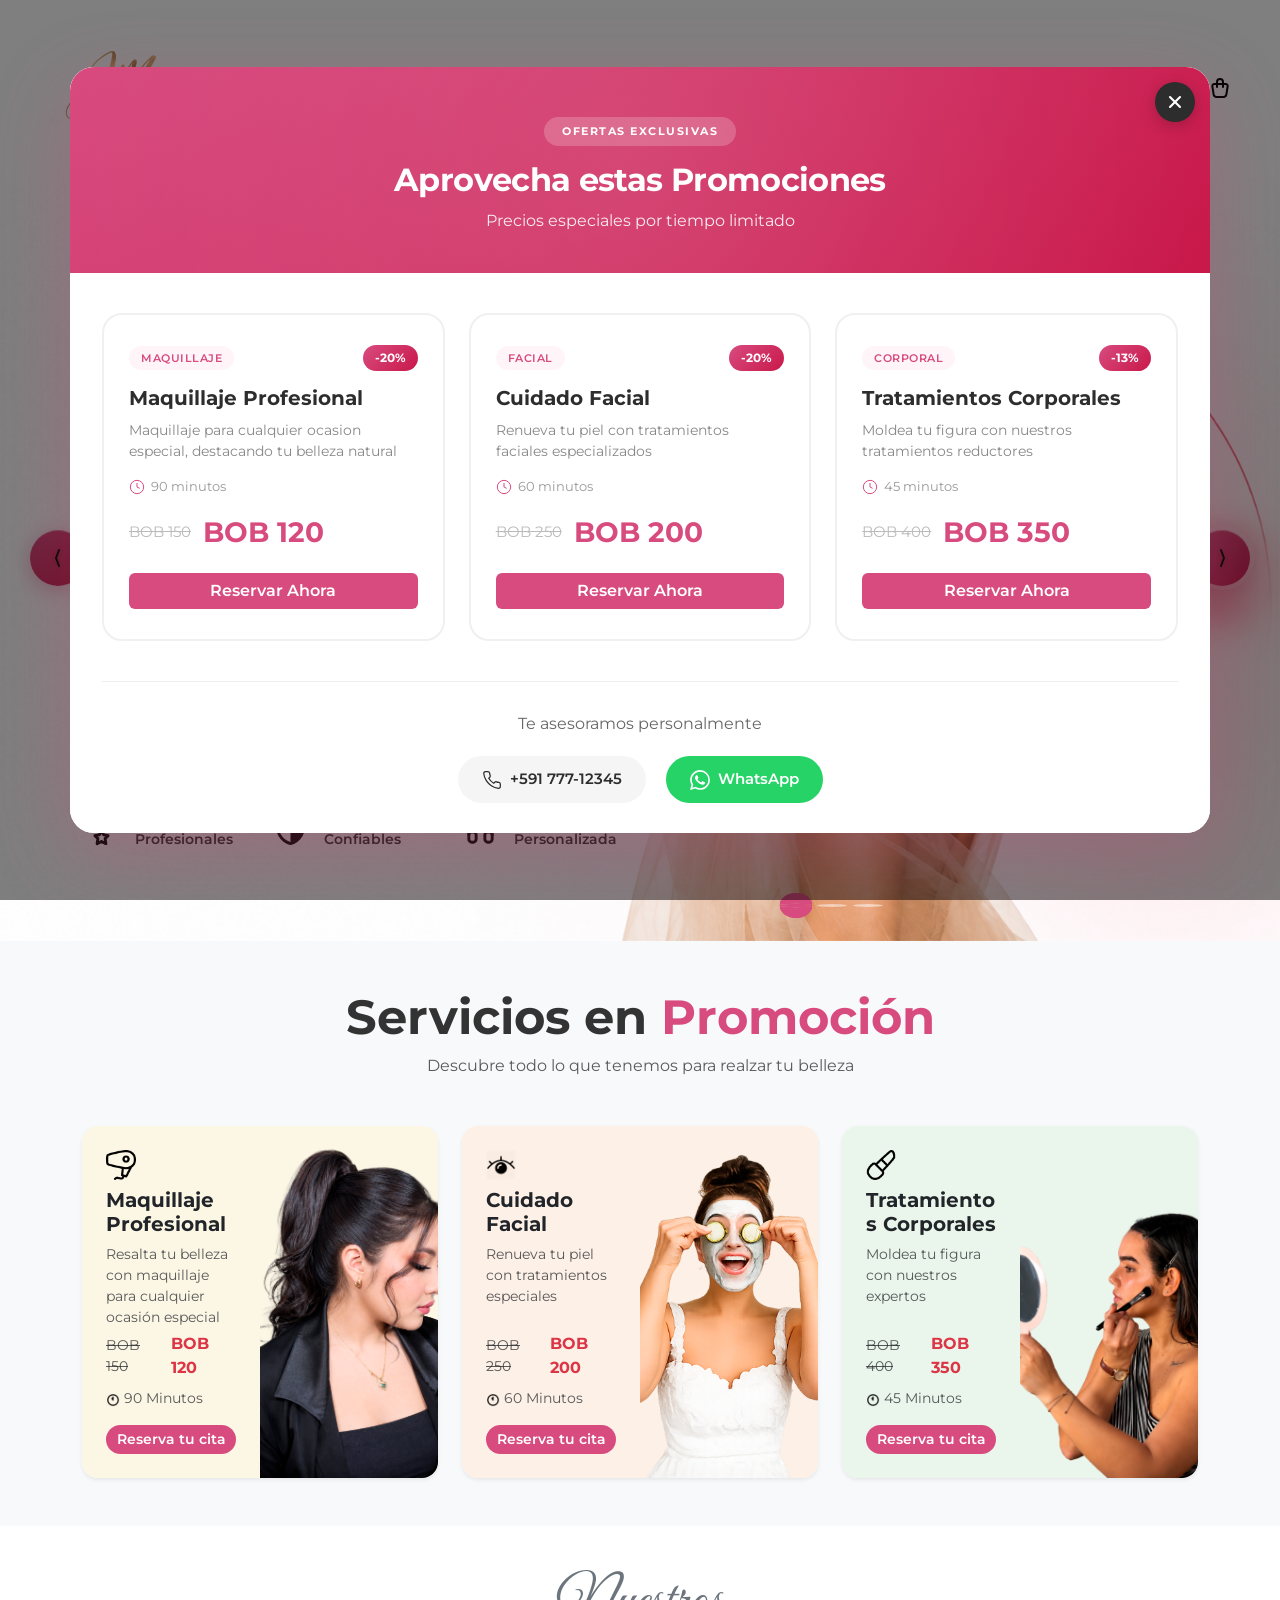
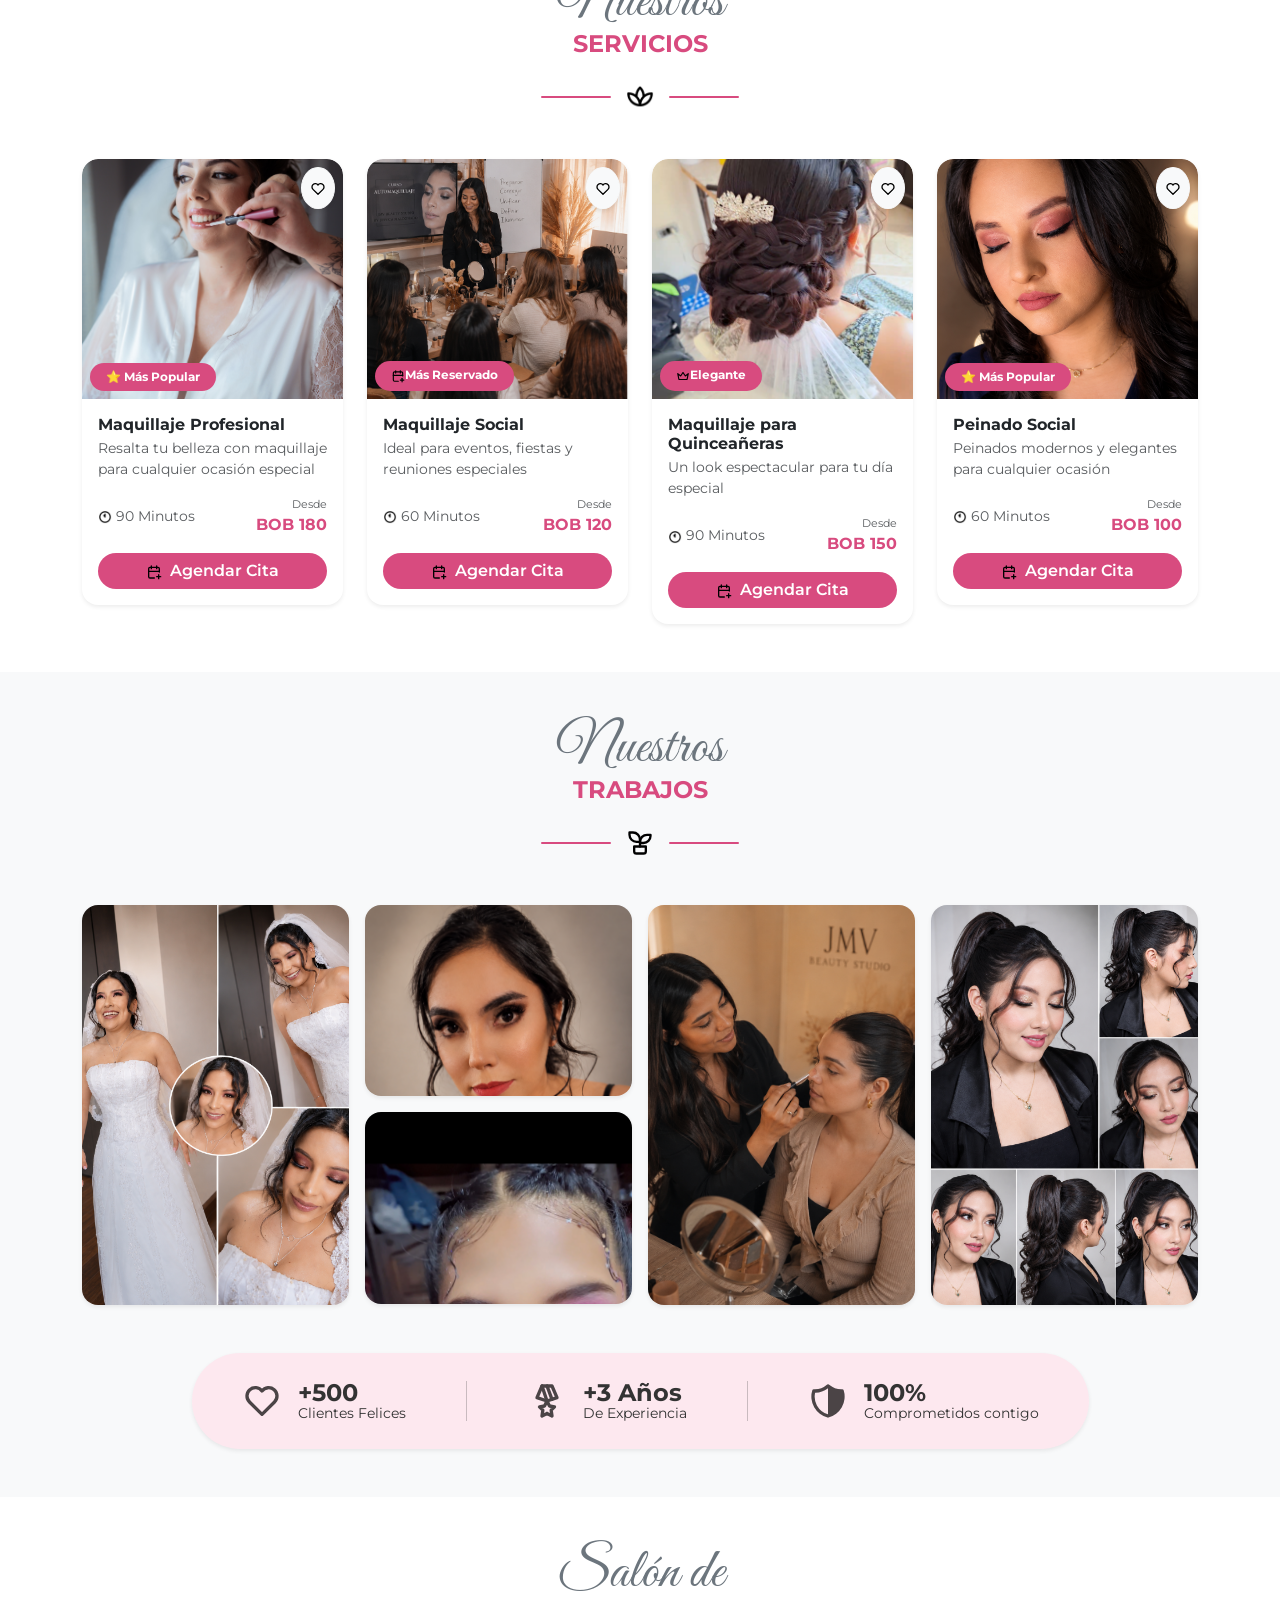
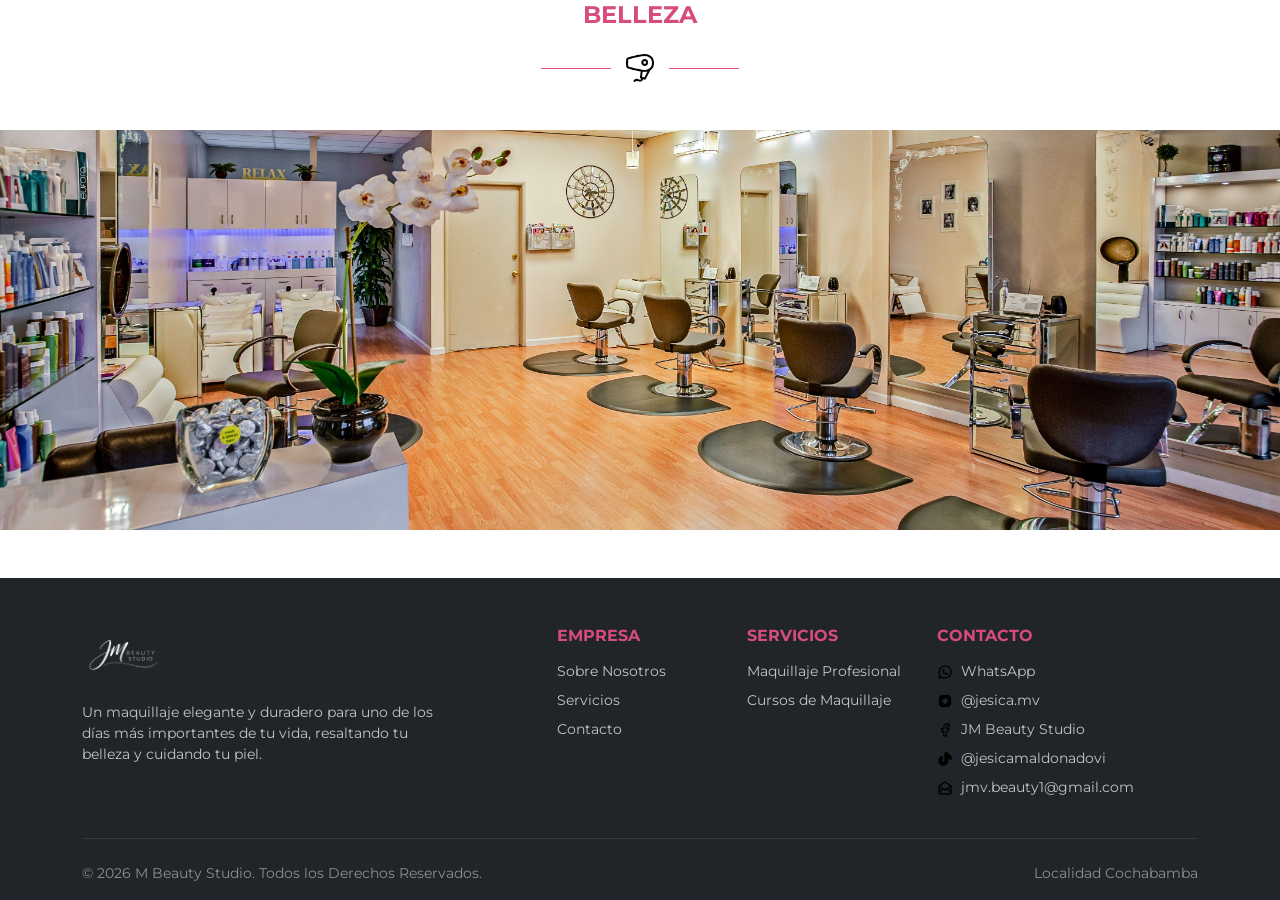
==== commit ca3d58b9: "V2 JM Beauty Studio" ====
--- a/index.html
+++ b/index.html
@@ -148,8 +148,8 @@
                 </div>
                 <div>
                   <div class="d-flex align-items-center gap-2 mb-2">
-                    <span class="text-decoration-line-through text-muted small">Bs. 150</span>
-                    <span class="fw-bold text-danger">Bs. 120</span>
+                    <span class="text-decoration-line-through text-muted small">BOB 150</span>
+                    <span class="fw-bold text-danger">BOB 120</span>
                   </div>
                   <small class="text-muted d-block mb-3"><img src="icons/clock-hour-11.png" width="14"> 90
                     Minutos</small>
@@ -171,8 +171,8 @@
                 </div>
                 <div>
                   <div class="d-flex align-items-center gap-2 mb-2">
-                    <span class="text-decoration-line-through text-muted small">Bs. 250</span>
-                    <span class="fw-bold text-danger">Bs. 200</span>
+                    <span class="text-decoration-line-through text-muted small">BOB 250</span>
+                    <span class="fw-bold text-danger">BOB 200</span>
                   </div>
                   <small class="text-muted d-block mb-3"><img src="icons/clock-hour-11.png" width="14"> 60
                     Minutos</small>
@@ -194,8 +194,8 @@
                 </div>
                 <div>
                   <div class="d-flex align-items-center gap-2 mb-2">
-                    <span class="text-decoration-line-through text-muted small">Bs. 400</span>
-                    <span class="fw-bold text-danger">Bs. 350</span>
+                    <span class="text-decoration-line-through text-muted small">BOB 400</span>
+                    <span class="fw-bold text-danger">BOB 350</span>
                   </div>
                   <small class="text-muted d-block mb-3"><img src="icons/clock-hour-11.png" width="14"> 45
                     Minutos</small>
@@ -237,7 +237,7 @@
                 <small class="text-muted"><img src="icons/clock-hour-11.png" width="14"> 90 Minutos</small>
                 <div class="text-end">
                   <small class="text-muted d-block" style="font-size: 0.7rem;">Desde</small>
-                  <span class="fw-bold text-primary-pink">Bs. 180</span>
+                  <span class="fw-bold text-primary-pink">BOB 180</span>
                 </div>
               </div>
               <a href="#" class="btn btn-primary-pink w-100 rounded-pill"><img src="icons/calendar-plus.svg" width="16"
@@ -262,7 +262,7 @@
                 <small class="text-muted"><img src="icons/clock-hour-11.png" width="14"> 60 Minutos</small>
                 <div class="text-end">
                   <small class="text-muted d-block" style="font-size: 0.7rem;">Desde</small>
-                  <span class="fw-bold text-primary-pink">Bs. 120</span>
+                  <span class="fw-bold text-primary-pink">BOB 120</span>
                 </div>
               </div>
               <a href="#" class="btn btn-primary-pink w-100 rounded-pill"><img src="icons/calendar-plus.svg" width="16"
@@ -287,7 +287,7 @@
                 <small class="text-muted"><img src="icons/clock-hour-11.png" width="14"> 90 Minutos</small>
                 <div class="text-end">
                   <small class="text-muted d-block" style="font-size: 0.7rem;">Desde</small>
-                  <span class="fw-bold text-primary-pink">Bs. 150</span>
+                  <span class="fw-bold text-primary-pink">BOB 150</span>
                 </div>
               </div>
               <a href="#" class="btn btn-primary-pink w-100 rounded-pill"><img src="icons/calendar-plus.svg" width="16"
@@ -312,7 +312,7 @@
                 <small class="text-muted"><img src="icons/clock-hour-11.png" width="14"> 60 Minutos</small>
                 <div class="text-end">
                   <small class="text-muted d-block" style="font-size: 0.7rem;">Desde</small>
-                  <span class="fw-bold text-primary-pink">Bs. 100</span>
+                  <span class="fw-bold text-primary-pink">BOB 100</span>
                 </div>
               </div>
               <a href="#" class="btn btn-primary-pink w-100 rounded-pill"><img src="icons/calendar-plus.svg" width="16"
@@ -406,7 +406,7 @@
             </div>
             <div class="d-flex justify-content-between">
               <span>Total a pagar</span>
-              <strong class="text-primary-pink" id="carrito-total-promos">Bs. 0</strong>
+              <strong class="text-primary-pink" id="carrito-total-promos">BOB 0</strong>
             </div>
           </div>
         </div>
@@ -551,7 +551,7 @@
         <div class="d-flex justify-content-between align-items-center py-2 border-bottom">
           <div>
             <p class="mb-0 fw-semibold">${p.nombre}</p>
-            <small class="text-muted">${p.duracion} min — Bs. ${p.precio}</small>
+            <small class="text-muted">${p.duracion} min — BOB ${p.precio}</small>
           </div>
           <button class="btn btn-sm btn-outline-danger rounded-circle" onclick="quitarDelCarritoPromos('${p.id}')">✕</button>
         </div>
@@ -561,7 +561,7 @@
       const precioTotal   = carritoPromos.reduce((sum, p) => sum + p.precio, 0);
 
       document.getElementById('carrito-duracion-promos').textContent = `${duracionTotal} min`;
-      document.getElementById('carrito-total-promos').textContent    = `Bs. ${precioTotal}`;
+      document.getElementById('carrito-total-promos').textContent    = `BOB ${precioTotal}`;
     }
 
     function quitarDelCarritoPromos(id) {
@@ -600,6 +600,399 @@
       }
     });
   </script>
+
+  <!-- MODAL DE PROMOCIONES - POPUP AL ENTRAR -->
+  <div class="modal fade" id="modalPromoPopup" tabindex="-1" data-bs-backdrop="static" data-bs-keyboard="false" aria-labelledby="modalPromoPopupLabel" aria-hidden="true">
+    <div class="modal-dialog modal-xl modal-dialog-centered">
+      <div class="modal-content promo-modal-content">
+        
+        <!-- Boton cerrar - VISIBLE Y OSCURO -->
+        <button type="button" class="promo-btn-close-custom" data-bs-dismiss="modal" aria-label="Cerrar">
+          <svg xmlns="http://www.w3.org/2000/svg" width="20" height="20" viewBox="0 0 24 24" fill="none" stroke="currentColor" stroke-width="2.5" stroke-linecap="round" stroke-linejoin="round"><line x1="18" y1="6" x2="6" y2="18"></line><line x1="6" y1="6" x2="18" y2="18"></line></svg>
+        </button>
+        
+        <div class="modal-body p-0">
+          <div class="promo-popup-wrapper">
+            
+            <!-- Header con gradiente -->
+            <div class="promo-popup-header">
+              <div class="promo-popup-header-content text-center">
+                <span class="promo-popup-badge">OFERTAS EXCLUSIVAS</span>
+                <h2 class="promo-popup-title">Aprovecha estas Promociones</h2>
+                <p class="promo-popup-subtitle">Precios especiales por tiempo limitado</p>
+              </div>
+            </div>
+            
+            <!-- Cards de promociones -->
+            <div class="promo-popup-body">
+              <div class="container">
+                <div class="row g-4 justify-content-center">
+                  
+                  <!-- Promo 1 -->
+                  <div class="col-md-6 col-lg-4">
+                    <div class="promo-popup-card h-100">
+                      <div class="promo-popup-card-header">
+                        <span class="promo-popup-card-tag">Maquillaje</span>
+                        <span class="promo-popup-card-discount">-20%</span>
+                      </div>
+                      <h3 class="promo-popup-card-title">Maquillaje Profesional</h3>
+                      <p class="promo-popup-card-desc">Maquillaje para cualquier ocasion especial, destacando tu belleza natural</p>
+                      <div class="promo-popup-card-timing">
+                        <svg xmlns="http://www.w3.org/2000/svg" width="16" height="16" viewBox="0 0 24 24" fill="none" stroke="currentColor" stroke-width="1.5"><circle cx="12" cy="12" r="10"/><polyline points="12,6 12,12 16,14"/></svg>
+                        90 minutos
+                      </div>
+                      <div class="promo-popup-card-price">
+                        <span class="promo-popup-price-old">BOB 150</span>
+                        <span class="promo-popup-price-new">BOB 120</span>
+                      </div>
+                      <a href="pages/servicios.html" class="btn btn-primary-pink w-100 mt-auto">Reservar Ahora</a>
+                    </div>
+                  </div>
+                  
+                  <!-- Promo 2 -->
+                  <div class="col-md-6 col-lg-4">
+                    <div class="promo-popup-card h-100">
+                      <div class="promo-popup-card-header">
+                        <span class="promo-popup-card-tag">Facial</span>
+                        <span class="promo-popup-card-discount">-20%</span>
+                      </div>
+                      <h3 class="promo-popup-card-title">Cuidado Facial</h3>
+                      <p class="promo-popup-card-desc">Renueva tu piel con tratamientos faciales especializados</p>
+                      <div class="promo-popup-card-timing">
+                        <svg xmlns="http://www.w3.org/2000/svg" width="16" height="16" viewBox="0 0 24 24" fill="none" stroke="currentColor" stroke-width="1.5"><circle cx="12" cy="12" r="10"/><polyline points="12,6 12,12 16,14"/></svg>
+                        60 minutos
+                      </div>
+                      <div class="promo-popup-card-price">
+                        <span class="promo-popup-price-old">BOB 250</span>
+                        <span class="promo-popup-price-new">BOB 200</span>
+                      </div>
+                      <a href="pages/servicios.html" class="btn btn-primary-pink w-100 mt-auto">Reservar Ahora</a>
+                    </div>
+                  </div>
+                  
+                  <!-- Promo 3 -->
+                  <div class="col-md-6 col-lg-4">
+                    <div class="promo-popup-card h-100">
+                      <div class="promo-popup-card-header">
+                        <span class="promo-popup-card-tag">Corporal</span>
+                        <span class="promo-popup-card-discount">-13%</span>
+                      </div>
+                      <h3 class="promo-popup-card-title">Tratamientos Corporales</h3>
+                      <p class="promo-popup-card-desc">Moldea tu figura con nuestros tratamientos reductores</p>
+                      <div class="promo-popup-card-timing">
+                        <svg xmlns="http://www.w3.org/2000/svg" width="16" height="16" viewBox="0 0 24 24" fill="none" stroke="currentColor" stroke-width="1.5"><circle cx="12" cy="12" r="10"/><polyline points="12,6 12,12 16,14"/></svg>
+                        45 minutos
+                      </div>
+                      <div class="promo-popup-card-price">
+                        <span class="promo-popup-price-old">BOB 400</span>
+                        <span class="promo-popup-price-new">BOB 350</span>
+                      </div>
+                      <a href="pages/servicios.html" class="btn btn-primary-pink w-100 mt-auto">Reservar Ahora</a>
+                    </div>
+                  </div>
+                  
+                </div>
+                
+                <!-- Contacto -->
+                <div class="promo-popup-contact">
+                  <p class="promo-popup-contact-text">Te asesoramos personalmente</p>
+                  <div class="promo-popup-contact-links">
+                    <a href="tel:+59177712345" class="promo-popup-contact-link">
+                      <svg xmlns="http://www.w3.org/2000/svg" width="20" height="20" viewBox="0 0 24 24" fill="none" stroke="currentColor" stroke-width="1.5"><path d="M22 16.92v3a2 2 0 0 1-2.18 2 19.79 19.79 0 0 1-8.63-3.07 19.5 19.5 0 0 1-6-6 19.79 19.79 0 0 1-3.07-8.67A2 2 0 0 1 4.11 2h3a2 2 0 0 1 2 1.72 12.84 12.84 0 0 0 .7 2.81 2 2 0 0 1-.45 2.11L8.09 9.91a16 16 0 0 0 6 6l1.27-1.27a2 2 0 0 1 2.11-.45 12.84 12.84 0 0 0 2.81.7A2 2 0 0 1 22 16.92z"/></svg>
+                      +591 777-12345
+                    </a>
+                    <a href="https://wa.link/m07nyh" target="_blank" class="promo-popup-contact-link promo-popup-contact-whatsapp">
+                      <svg xmlns="http://www.w3.org/2000/svg" width="20" height="20" viewBox="0 0 24 24" fill="currentColor"><path d="M17.472 14.382c-.297-.149-1.758-.867-2.03-.967-.273-.099-.471-.148-.67.15-.197.297-.767.966-.94 1.164-.173.199-.347.223-.644.075-.297-.15-1.255-.463-2.39-1.475-.883-.788-1.48-1.761-1.653-2.059-.173-.297-.018-.458.13-.606.134-.133.298-.347.446-.52.149-.174.198-.298.298-.497.099-.198.05-.371-.025-.52-.075-.149-.669-1.612-.916-2.207-.242-.579-.487-.5-.669-.51-.173-.008-.371-.01-.57-.01-.198 0-.52.074-.792.372-.272.297-1.04 1.016-1.04 2.479 0 1.462 1.065 2.875 1.213 3.074.149.198 2.096 3.2 5.077 4.487.709.306 1.262.489 1.694.625.712.227 1.36.195 1.871.118.571-.085 1.758-.719 2.006-1.413.248-.694.248-1.289.173-1.413-.074-.124-.272-.198-.57-.347m-5.421 7.403h-.004a9.87 9.87 0 01-5.031-1.378l-.361-.214-3.741.982.998-3.648-.235-.374a9.86 9.86 0 01-1.51-5.26c.001-5.45 4.436-9.884 9.888-9.884 2.64 0 5.122 1.03 6.988 2.898a9.825 9.825 0 012.893 6.994c-.003 5.45-4.437 9.884-9.885 9.884m8.413-18.297A11.815 11.815 0 0012.05 0C5.495 0 .16 5.335.157 11.892c0 2.096.547 4.142 1.588 5.945L.057 24l6.305-1.654a11.882 11.882 0 005.683 1.448h.005c6.554 0 11.89-5.335 11.893-11.893a11.821 11.821 0 00-3.48-8.413z"/></svg>
+                      WhatsApp
+                    </a>
+                  </div>
+                </div>
+                
+              </div>
+            </div>
+            
+          </div>
+        </div>
+      </div>
+    </div>
+  </div>
+
+  <!-- Estilos del modal de promociones -->
+  <style>
+    .promo-modal-content {
+      border: none;
+      border-radius: 24px;
+      overflow: hidden;
+      box-shadow: 0 25px 80px rgba(216, 75, 127, 0.3);
+      max-height: 90vh;
+      overflow-y: auto;
+    }
+
+    /* Boton cerrar visible - negro con X blanca */
+    .promo-btn-close-custom {
+      position: absolute;
+      top: 15px;
+      right: 15px;
+      z-index: 10;
+      width: 40px;
+      height: 40px;
+      border-radius: 50%;
+      background: #2d2d2d;
+      border: none;
+      display: flex;
+      align-items: center;
+      justify-content: center;
+      cursor: pointer;
+      transition: all 0.3s ease;
+      box-shadow: 0 4px 15px rgba(0,0,0,0.2);
+    }
+
+    .promo-btn-close-custom svg {
+      color: white;
+    }
+
+    .promo-btn-close-custom:hover {
+      background: #1a1a1a;
+      transform: scale(1.1);
+    }
+
+    .promo-btn-close-custom:focus {
+      outline: none;
+      box-shadow: 0 0 0 3px rgba(216, 75, 127, 0.4), 0 4px 15px rgba(0,0,0,0.2);
+    }
+
+    .promo-popup-wrapper {
+      background: #fff;
+    }
+
+    .promo-popup-header {
+      background: linear-gradient(135deg, #d84b7f 0%, #c9184a 100%);
+      padding: 50px 30px 40px;
+      text-align: center;
+      color: white;
+      position: relative;
+      overflow: hidden;
+    }
+
+    .promo-popup-header::before {
+      content: '';
+      position: absolute;
+      top: -50%;
+      left: -50%;
+      width: 200%;
+      height: 200%;
+      background: radial-gradient(circle, rgba(255,255,255,0.1) 0%, transparent 50%);
+    }
+
+    .promo-popup-badge {
+      background: rgba(255,255,255,0.2);
+      padding: 6px 18px;
+      border-radius: 50px;
+      font-size: 11px;
+      font-weight: 700;
+      letter-spacing: 1.5px;
+      text-transform: uppercase;
+      display: inline-block;
+      margin-bottom: 15px;
+    }
+
+    .promo-popup-title {
+      font-size: 32px;
+      font-weight: 700;
+      margin: 0 0 10px;
+      letter-spacing: -0.02em;
+    }
+
+    .promo-popup-subtitle {
+      font-size: 16px;
+      opacity: 0.9;
+      margin: 0;
+    }
+
+    .promo-popup-body {
+      padding: 40px 20px 30px;
+    }
+
+    .promo-popup-card {
+      background: white;
+      border: 2px solid #f0f0f0;
+      border-radius: 20px;
+      padding: 30px 25px;
+      display: flex;
+      flex-direction: column;
+      transition: all 0.3s ease;
+      height: 100%;
+    }
+
+    .promo-popup-card:hover {
+      border-color: #d84b7f;
+      box-shadow: 0 10px 40px rgba(216, 75, 127, 0.15);
+      transform: translateY(-5px);
+    }
+
+    .promo-popup-card-header {
+      display: flex;
+      justify-content: space-between;
+      align-items: center;
+      margin-bottom: 15px;
+    }
+
+    .promo-popup-card-tag {
+      background: #fff5f8;
+      color: #d84b7f;
+      padding: 4px 12px;
+      border-radius: 20px;
+      font-size: 11px;
+      font-weight: 600;
+      text-transform: uppercase;
+      letter-spacing: 0.5px;
+    }
+
+    .promo-popup-card-discount {
+      background: linear-gradient(135deg, #d84b7f 0%, #c9184a 100%);
+      color: white;
+      padding: 4px 12px;
+      border-radius: 20px;
+      font-size: 12px;
+      font-weight: 700;
+    }
+
+    .promo-popup-card-title {
+      font-size: 20px;
+      font-weight: 700;
+      color: #2d2d2d;
+      margin: 0 0 10px;
+    }
+
+    .promo-popup-card-desc {
+      font-size: 14px;
+      color: #888;
+      margin: 0 0 15px;
+      line-height: 1.5;
+      flex-grow: 1;
+    }
+
+    .promo-popup-card-timing {
+      display: flex;
+      align-items: center;
+      gap: 6px;
+      font-size: 13px;
+      color: #999;
+      margin-bottom: 15px;
+    }
+
+    .promo-popup-card-timing svg {
+      color: #d84b7f;
+    }
+
+    .promo-popup-card-price {
+      display: flex;
+      align-items: center;
+      gap: 12px;
+      margin-bottom: 20px;
+    }
+
+    .promo-popup-price-old {
+      font-size: 15px;
+      color: #bbb;
+      text-decoration: line-through;
+    }
+
+    .promo-popup-price-new {
+      font-size: 28px;
+      font-weight: 700;
+      color: #d84b7f;
+    }
+
+    .promo-popup-contact {
+      margin-top: 40px;
+      padding-top: 30px;
+      border-top: 1px solid #eee;
+      text-align: center;
+    }
+
+    .promo-popup-contact-text {
+      font-size: 16px;
+      color: #666;
+      margin: 0 0 20px;
+    }
+
+    .promo-popup-contact-links {
+      display: flex;
+      justify-content: center;
+      gap: 20px;
+      flex-wrap: wrap;
+    }
+
+    .promo-popup-contact-link {
+      display: flex;
+      align-items: center;
+      gap: 8px;
+      padding: 12px 24px;
+      border-radius: 50px;
+      font-size: 15px;
+      font-weight: 600;
+      text-decoration: none;
+      transition: all 0.3s ease;
+      background: #f5f5f5;
+      color: #2d2d2d;
+    }
+
+    .promo-popup-contact-link:hover {
+      transform: translateY(-2px);
+      box-shadow: 0 5px 20px rgba(0,0,0,0.1);
+    }
+
+    .promo-popup-contact-whatsapp {
+      background: #25D366;
+      color: white;
+    }
+
+    .promo-popup-contact-whatsapp:hover {
+      background: #1da851;
+      color: white;
+    }
+
+    @media (max-width: 768px) {
+      .promo-popup-title {
+        font-size: 24px;
+      }
+
+      .promo-popup-header {
+        padding: 40px 20px 30px;
+      }
+
+      .promo-popup-body {
+        padding: 30px 15px 20px;
+      }
+
+      .promo-popup-card {
+        padding: 25px 20px;
+      }
+
+      .promo-popup-price-new {
+        font-size: 24px;
+      }
+
+      .promo-btn-close-custom {
+        top: 10px;
+        right: 10px;
+        width: 36px;
+        height: 36px;
+      }
+    }
+  </style>
+
+  <!-- Script para mostrar el modal al cargar la pagina -->
+  <script>
+    document.addEventListener('DOMContentLoaded', function() {
+      setTimeout(function() {
+        var modalPromo = new bootstrap.Modal(document.getElementById('modalPromoPopup'));
+        modalPromo.show();
+      }, 800);
+    });
+  </script>
+
 </body>
 
 </html>
--- a/css/styles.css
+++ b/css/styles.css
@@ -134,6 +134,21 @@
 .navbar {
     padding-top: 0.8rem !important;
     padding-bottom: 0.8rem !important;
+}
+
+/* Boton hamburguesa del menu movil */
+.navbar-toggler {
+    border: 2px solid var(--primary-pink) !important;
+    border-radius: 8px !important;
+    padding: 8px 12px !important;
+}
+
+.navbar-toggler:focus {
+    box-shadow: 0 0 0 3px rgba(216, 75, 127, 0.25) !important;
+}
+
+.navbar-toggler-icon {
+    background-image: url("data:image/svg+xml,%3csvg xmlns='http://www.w3.org/2000/svg' viewBox='0 0 30 30' xmlns='http://www.w3.org/2000/svg'%3e%3cpath stroke='%23d84b7f' stroke-linecap='round' stroke-miterlimit='10' stroke-width='2' d='M4 7h22M4 15h22M4 23h22'/%3e%3c/svg%3e") !important;
 }
 
 .main-logo {
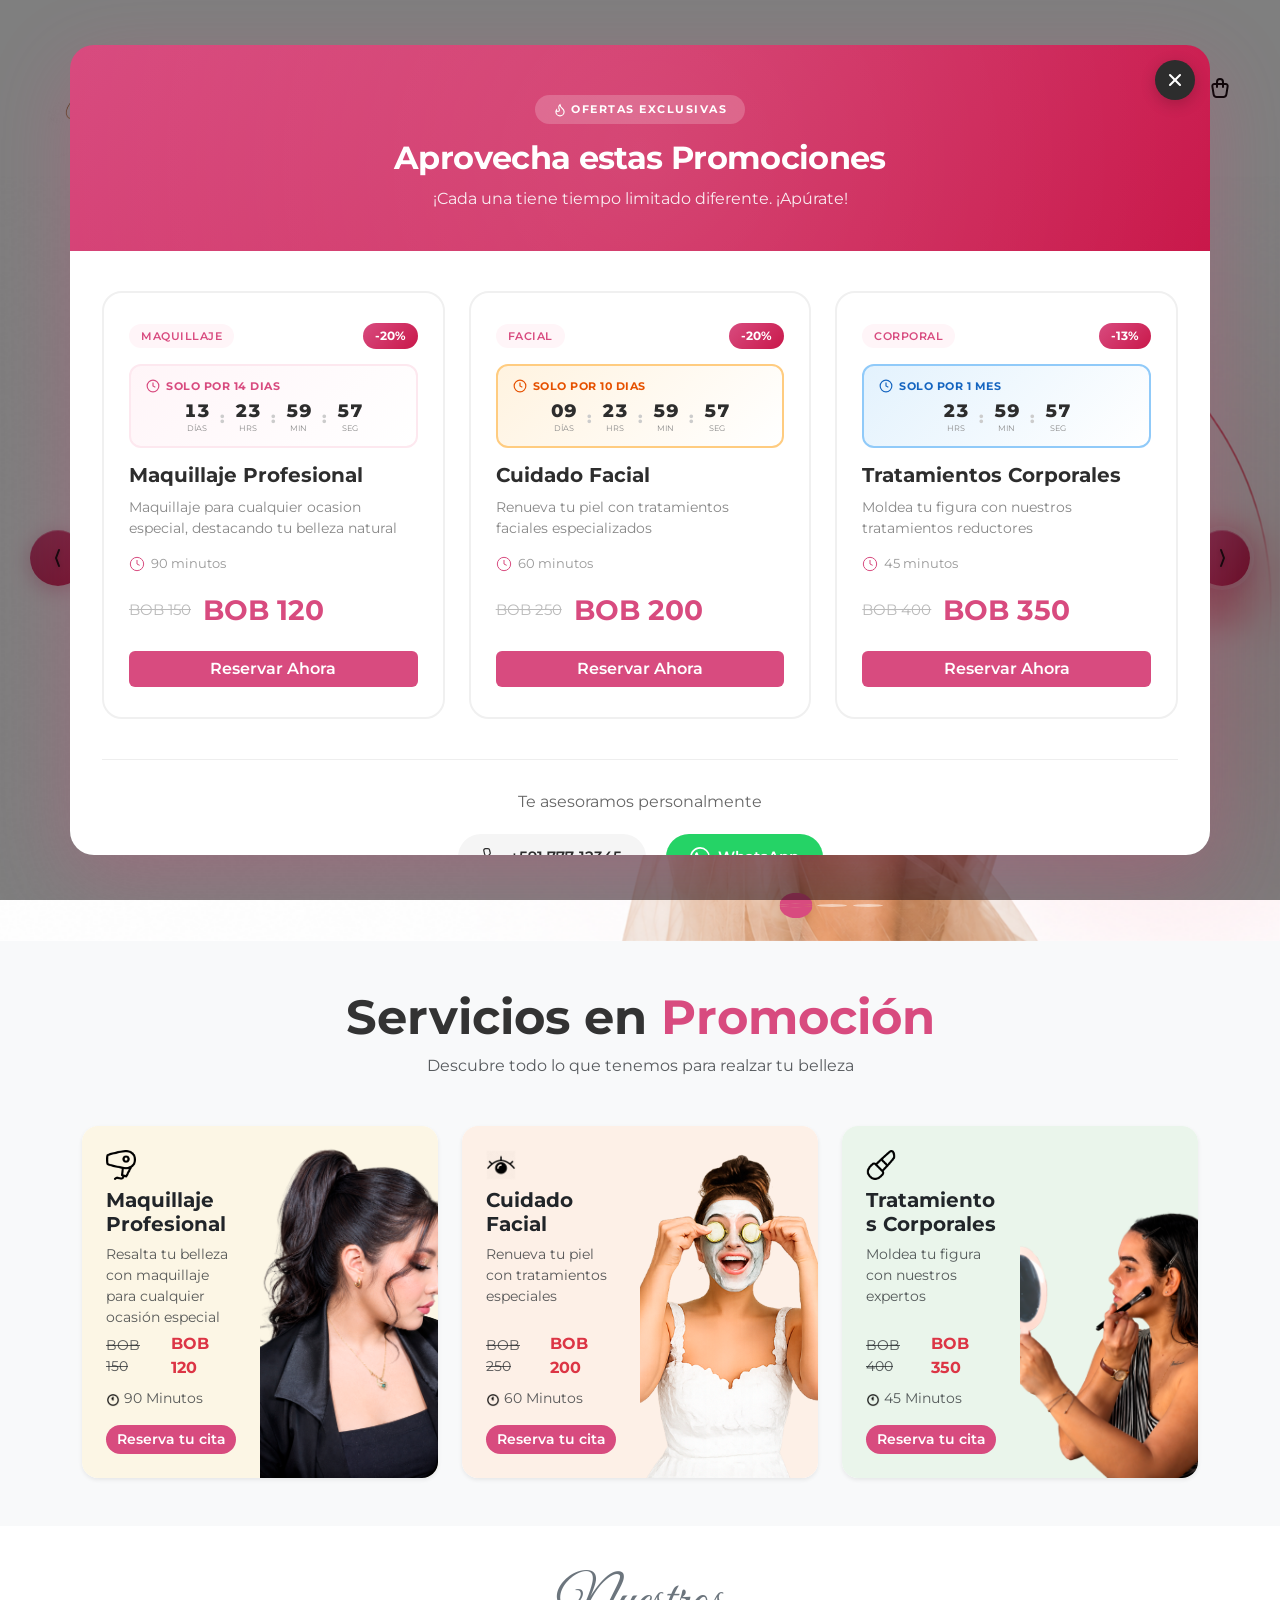
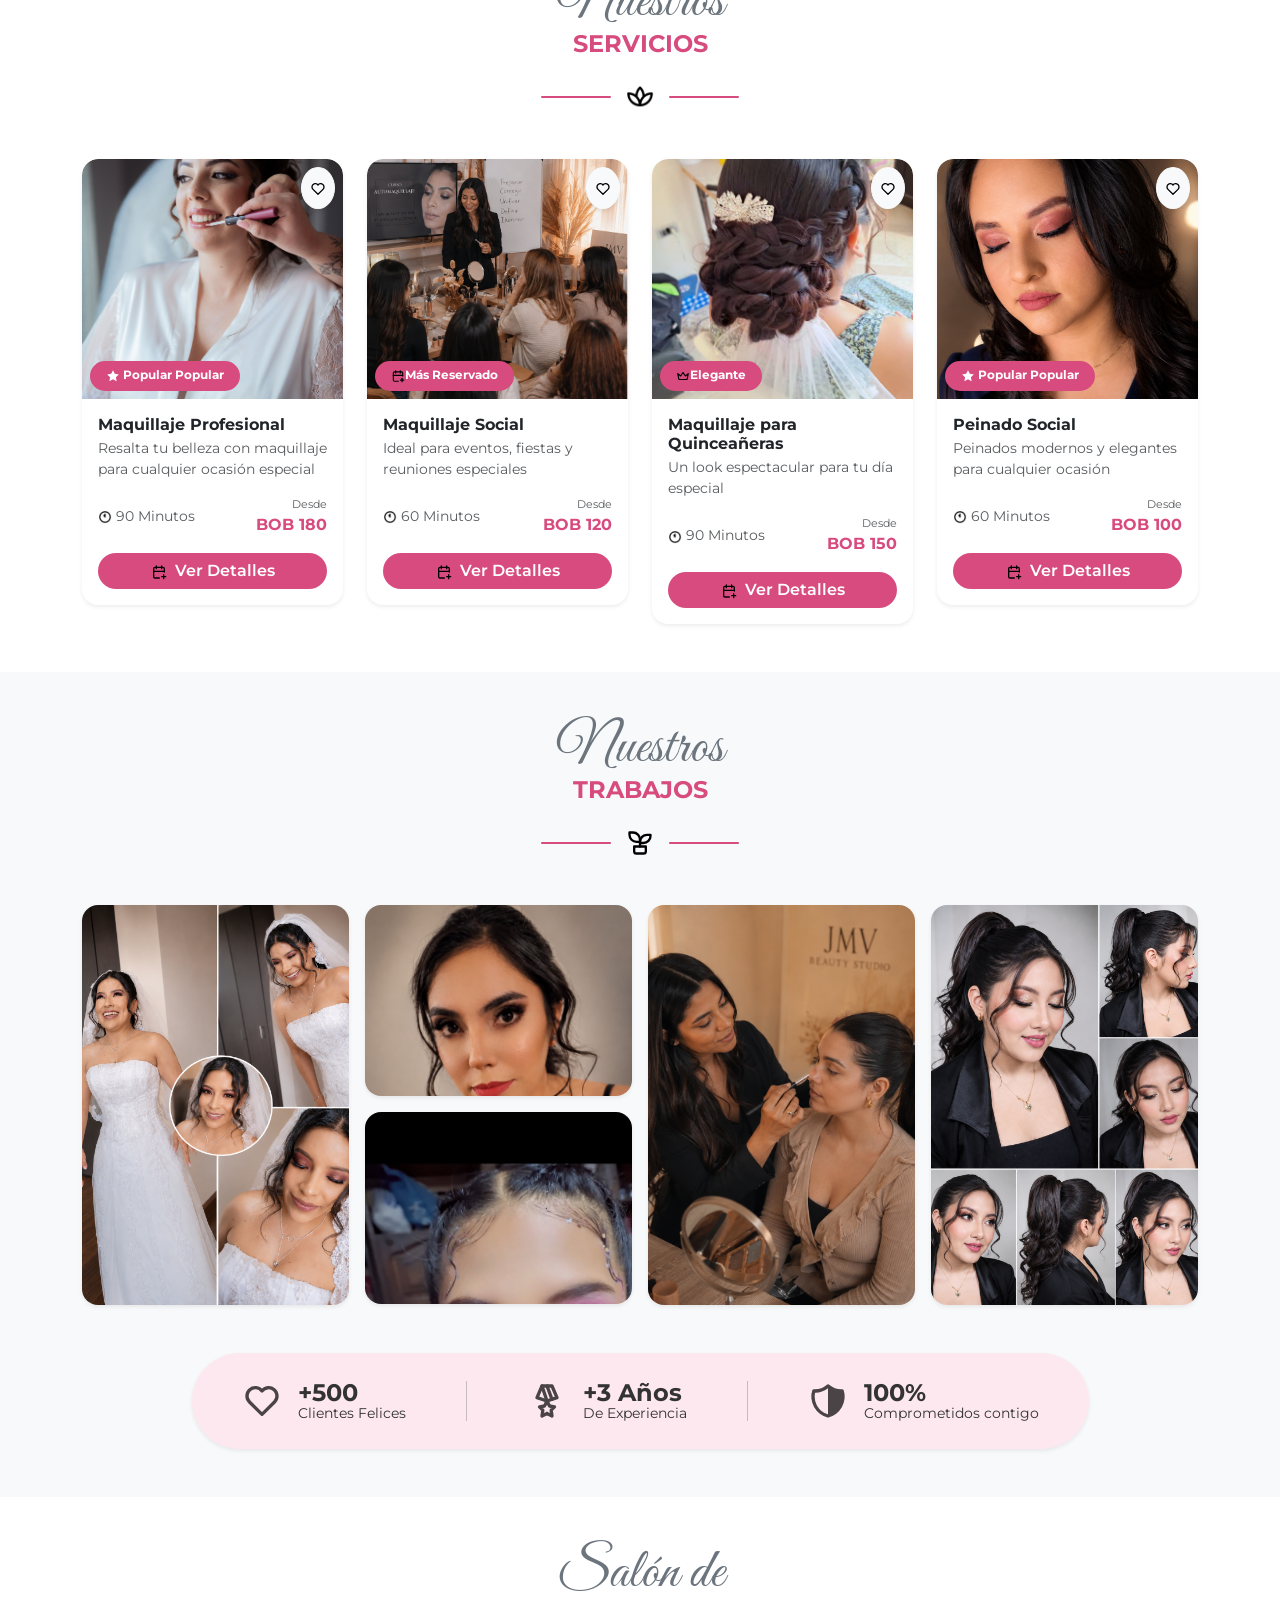
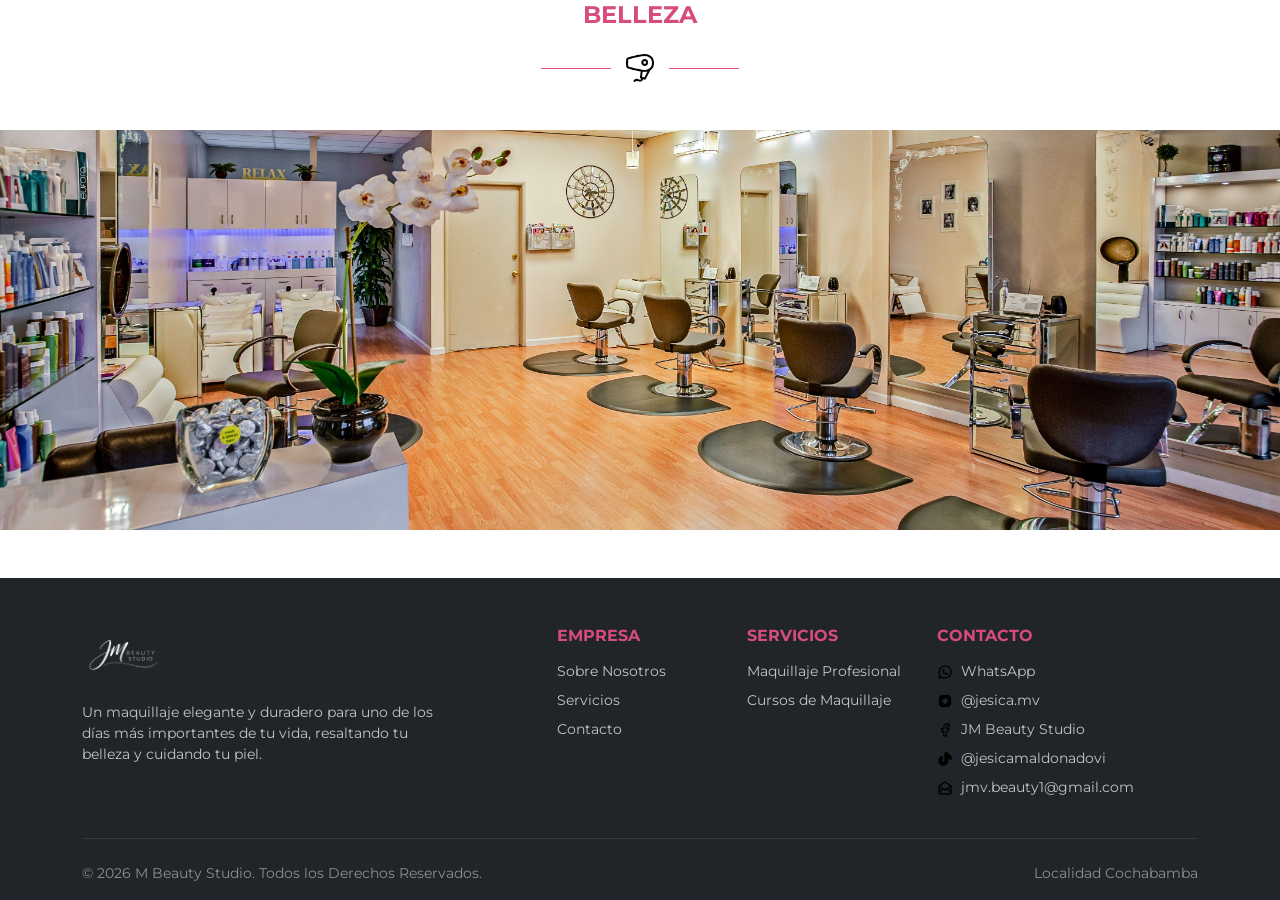
==== commit ef34dcd8: "develop:feature(Implentacion de Cronometros a las promociones y Detalles a cada servicio y curso)" ====
--- a/index.html
+++ b/index.html
@@ -138,7 +138,8 @@
 
       <div class="row g-4 justify-content-center">
         <div class="col-md-6 col-lg-4">
-          <div class="card promo-card border-0 rounded-4 shadow-sm h-100 overflow-hidden">
+          <div class="card promo-card border-0 rounded-4 shadow-sm h-100 overflow-hidden cursor-pointer" 
+               onclick="openQuickView('promo-1')">
             <div class="row g-0 h-100 bg-light-yellow">
               <div class="col-6 p-4 d-flex flex-column justify-content-between text-start">
                 <div>
@@ -153,7 +154,7 @@
                   </div>
                   <small class="text-muted d-block mb-3"><img src="icons/clock-hour-11.png" width="14"> 90
                     Minutos</small>
-                  <button type="button" class="btn btn-sm btn-primary-pink rounded-pill w-100 btn-agregar-promo" data-id="srv-001" data-nombre="Maquillaje Profesional" data-precio="120" data-duracion="90">Reserva tu cita</button>
+                  <button type="button" class="btn btn-sm btn-primary-pink rounded-pill w-100 btn-agregar-promo" data-id="promo-1" data-nombre="Maquillaje Profesional" data-precio="120" data-duracion="90" onclick="event.stopPropagation(); togglePromoCarrito(this);">Reserva tu cita</button>
                 </div>
               </div>
               <div class="col-6 promo-img" style="background-image: url('img/PeinadosSinFondo.png');"></div>
@@ -161,7 +162,19 @@
           </div>
         </div>
         <div class="col-md-6 col-lg-4">
-          <div class="card promo-card border-0 rounded-4 shadow-sm h-100 overflow-hidden">
+          <div class="card promo-card border-0 rounded-4 shadow-sm h-100 overflow-hidden cursor-pointer" 
+               onclick="openQuickView({
+                 tipo: 'promo',
+                 tag: 'Promoción -20%',
+                 titulo: 'Cuidado Facial',
+                 subtitle: 'Renueva tu piel con tratamientos especiales',
+                 descripcion: 'Tratamiento facial profesional que incluye limpieza profunda, hidratación y técnicas especializadas para dejar tu piel radiante y saludable. Ideal como preparación para eventos especiales.',
+                 imagen: 'img/promo2.png',
+                 precio: 200,
+                 precioOld: 250,
+                 duracion: '60 Minutos',
+                 features: ['Limpieza facial profunda', 'Exfoliación profesional', 'Hidratación intensiva', 'Masaje facial relajante', 'Aplicación de mascarilla']
+               })">
             <div class="row g-0 h-100 bg-light-orange">
               <div class="col-6 p-4 d-flex flex-column justify-content-between text-start">
                 <div>
@@ -176,7 +189,7 @@
                   </div>
                   <small class="text-muted d-block mb-3"><img src="icons/clock-hour-11.png" width="14"> 60
                     Minutos</small>
-                  <button type="button" class="btn btn-sm btn-primary-pink rounded-pill w-100 btn-agregar-promo" data-id="promo-2" data-nombre="Cuidado Facial" data-precio="200" data-duracion="60">Reserva tu cita</button>
+                  <button type="button" class="btn btn-sm btn-primary-pink rounded-pill w-100 btn-agregar-promo" data-id="promo-2" data-nombre="Cuidado Facial" data-precio="200" data-duracion="60" onclick="event.stopPropagation(); togglePromoCarrito(this);">Reserva tu cita</button>
                 </div>
               </div>
               <div class="col-6 promo-img" style="background-image: url('img/promo2.png');"></div>
@@ -184,7 +197,19 @@
           </div>
         </div>
         <div class="col-md-6 col-lg-4">
-          <div class="card promo-card border-0 rounded-4 shadow-sm h-100 overflow-hidden">
+          <div class="card promo-card border-0 rounded-4 shadow-sm h-100 overflow-hidden cursor-pointer" 
+               onclick="openQuickView({
+                 tipo: 'promo',
+                 tag: 'Promoción -13%',
+                 titulo: 'Tratamientos Corporales',
+                 subtitle: 'Moldea tu figura con nuestros expertos',
+                 descripcion: 'Tratamientos reductores y моделирующие que ayudan a reducir medidas y mejorar la apariencia de la piel. Incluye técnicas de masaje especializadas y productos de alta eficacia.',
+                 imagen: 'img/promocion1.png',
+                 precio: 350,
+                 precioOld: 400,
+                 duracion: '45 Minutos',
+                 features: ['Tratamiento reductor', 'Drenaje linfático', 'Masaje моделирующий', 'Aplicación de productos reductores', 'Asesoría nutricional básica']
+               })">
             <div class="row g-0 h-100 bg-light-green">
               <div class="col-6 p-4 d-flex flex-column justify-content-between text-start">
                 <div>
@@ -199,7 +224,7 @@
                   </div>
                   <small class="text-muted d-block mb-3"><img src="icons/clock-hour-11.png" width="14"> 45
                     Minutos</small>
-                  <button type="button" class="btn btn-sm btn-primary-pink rounded-pill w-100 btn-agregar-promo" data-id="promo-3" data-nombre="Tratamientos Corporales" data-precio="350" data-duracion="45">Reserva tu cita</button>
+                  <button type="button" class="btn btn-sm btn-primary-pink rounded-pill w-100 btn-agregar-promo" data-id="promo-3" data-nombre="Tratamientos Corporales" data-precio="350" data-duracion="45" onclick="event.stopPropagation(); togglePromoCarrito(this);">Reserva tu cita</button>
                 </div>
               </div>
               <div class="col-6 promo-img" style="background-image: url('img/promocion1.png');"></div>
@@ -221,13 +246,14 @@
       </div>
       <div class="row g-4 justify-content-center">
         <div class="col-sm-6 col-lg-3">
-          <div class="card service-card border-0 rounded-4 shadow-sm">
+          <div class="card service-card border-0 rounded-4 shadow-sm cursor-pointer" 
+               onclick="openQuickView('srv-001')">
             <div class="position-relative">
               <img src="img/MaquillajeNovia.jpg" class="card-img-top rounded-top-4" alt="Maquillaje Profesional">
-              <button class="btn btn-light rounded-circle position-absolute top-0 end-0 m-2 p-2 shadow-sm heart-btn">
+              <button class="btn btn-light rounded-circle position-absolute top-0 end-0 m-2 p-2 shadow-sm heart-btn" onclick="event.stopPropagation();">
                 <img src="icons/heart.svg" width="16" alt="Favorito">
               </button>
-              <span class="badge bg-primary-pink position-absolute bottom-0 start-0 m-2 rounded-pill px-3 py-2">⭐ Más
+              <span class="badge bg-primary-pink position-absolute bottom-0 start-0 m-2 rounded-pill px-3 py-2"><svg xmlns="http://www.w3.org/2000/svg" width="14" height="14" viewBox="0 0 24 24" fill="currentColor"><polygon points="12 2 15.09 8.26 22 9.27 17 14.14 18.18 21.02 12 17.77 5.82 21.02 7 14.14 2 9.27 8.91 8.26 12 2"/></svg> Popular
                 Popular</span>
             </div>
             <div class="card-body text-start">
@@ -240,16 +266,18 @@
                   <span class="fw-bold text-primary-pink">BOB 180</span>
                 </div>
               </div>
-              <a href="#" class="btn btn-primary-pink w-100 rounded-pill"><img src="icons/calendar-plus.svg" width="16"
-                  class="me-2">Agendar Cita</a>
+              <button type="button" class="btn btn-primary-pink w-100 rounded-pill" onclick="event.stopPropagation(); openQuickView('srv-001')">
+                <img src="icons/calendar-plus.svg" width="16" class="me-2">Ver Detalles
+              </button>
             </div>
           </div>
         </div>
         <div class="col-sm-6 col-lg-3">
-          <div class="card service-card border-0 rounded-4 shadow-sm">
+          <div class="card service-card border-0 rounded-4 shadow-sm cursor-pointer" 
+               onclick="openQuickView('srv-002')">
             <div class="position-relative">
               <img src="img/hero_services.png" class="card-img-top rounded-top-4" alt="Maquillaje Social">
-              <button class="btn btn-light rounded-circle position-absolute top-0 end-0 m-2 p-2 shadow-sm heart-btn">
+              <button class="btn btn-light rounded-circle position-absolute top-0 end-0 m-2 p-2 shadow-sm heart-btn" onclick="event.stopPropagation();">
                 <img src="icons/heart.svg" width="16" alt="Favorito">
               </button>
               <span class="badge bg-primary-pink position-absolute bottom-0 start-0 m-2 rounded-pill px-3 py-2"> <img
@@ -265,16 +293,18 @@
                   <span class="fw-bold text-primary-pink">BOB 120</span>
                 </div>
               </div>
-              <a href="#" class="btn btn-primary-pink w-100 rounded-pill"><img src="icons/calendar-plus.svg" width="16"
-                  class="me-2">Agendar Cita</a>
+              <button type="button" class="btn btn-primary-pink w-100 rounded-pill" onclick="event.stopPropagation(); openQuickView('srv-002')">
+                <img src="icons/calendar-plus.svg" width="16" class="me-2">Ver Detalles
+              </button>
             </div>
           </div>
         </div>
         <div class="col-sm-6 col-lg-3">
-          <div class="card service-card border-0 rounded-4 shadow-sm">
+          <div class="card service-card border-0 rounded-4 shadow-sm cursor-pointer" 
+               onclick="openQuickView('srv-003')">
             <div class="position-relative">
               <img src="img/Peinados.jpeg" class="card-img-top rounded-top-4" alt="Quinceañeras">
-              <button class="btn btn-light rounded-circle position-absolute top-0 end-0 m-2 p-2 shadow-sm heart-btn">
+              <button class="btn btn-light rounded-circle position-absolute top-0 end-0 m-2 p-2 shadow-sm heart-btn" onclick="event.stopPropagation();">
                 <img src="icons/heart.svg" width="16" alt="Favorito">
               </button>
               <span class="badge bg-primary-pink position-absolute bottom-0 start-0 m-2 rounded-pill px-3 py-2"><img
@@ -290,19 +320,21 @@
                   <span class="fw-bold text-primary-pink">BOB 150</span>
                 </div>
               </div>
-              <a href="#" class="btn btn-primary-pink w-100 rounded-pill"><img src="icons/calendar-plus.svg" width="16"
-                  class="me-2">Agendar Cita</a>
+              <button type="button" class="btn btn-primary-pink w-100 rounded-pill" onclick="event.stopPropagation(); openQuickView('srv-003')">
+                <img src="icons/calendar-plus.svg" width="16" class="me-2">Ver Detalles
+              </button>
             </div>
           </div>
         </div>
         <div class="col-sm-6 col-lg-3">
-          <div class="card service-card border-0 rounded-4 shadow-sm">
+          <div class="card service-card border-0 rounded-4 shadow-sm cursor-pointer" 
+               onclick="openQuickView('srv-004')">
             <div class="position-relative">
               <img src="img/peinaldo social.png" class="card-img-top rounded-top-4" alt="Peinado Social">
-              <button class="btn btn-light rounded-circle position-absolute top-0 end-0 m-2 p-2 shadow-sm heart-btn">
+              <button class="btn btn-light rounded-circle position-absolute top-0 end-0 m-2 p-2 shadow-sm heart-btn" onclick="event.stopPropagation();">
                 <img src="icons/heart.svg" width="16" alt="Favorito">
               </button>
-              <span class="badge bg-primary-pink position-absolute bottom-0 start-0 m-2 rounded-pill px-3 py-2">⭐ Más
+              <span class="badge bg-primary-pink position-absolute bottom-0 start-0 m-2 rounded-pill px-3 py-2"><svg xmlns="http://www.w3.org/2000/svg" width="14" height="14" viewBox="0 0 24 24" fill="currentColor"><polygon points="12 2 15.09 8.26 22 9.27 17 14.14 18.18 21.02 12 17.77 5.82 21.02 7 14.14 2 9.27 8.91 8.26 12 2"/></svg> Popular
                 Popular</span>
             </div>
             <div class="card-body text-start">
@@ -315,8 +347,9 @@
                   <span class="fw-bold text-primary-pink">BOB 100</span>
                 </div>
               </div>
-              <a href="#" class="btn btn-primary-pink w-100 rounded-pill"><img src="icons/calendar-plus.svg" width="16"
-                  class="me-2">Agendar Cita</a>
+              <button type="button" class="btn btn-primary-pink w-100 rounded-pill" onclick="event.stopPropagation(); openQuickView('srv-004')">
+                <img src="icons/calendar-plus.svg" width="16" class="me-2">Ver Detalles
+              </button>
             </div>
           </div>
         </div>
@@ -414,6 +447,99 @@
           <button type="button" class="btn btn-outline-secondary rounded-pill" data-bs-dismiss="modal">Seguir viendo</button>
           <button type="button" class="btn btn-primary-pink rounded-pill" id="btn-continuar-reserva-promos" disabled onclick="irAServicios()">Continuar a reservar →</button>
         </div>
+      </div>
+    </div>
+  </div>
+
+  <!-- ================= MODAL QUICK VIEW (Estilo Alibaba/Amazon) ================= -->
+  <div class="modal fade" id="modalQuickView" tabindex="-1" aria-hidden="true">
+    <div class="modal-dialog modal-xl modal-dialog-centered modal-quickview">
+      <div class="modal-content rounded-4 overflow-hidden border-0 shadow-lg">
+        
+        <!-- Header del Modal -->
+        <div class="modal-header border-0 p-0 position-relative">
+          <button type="button" class="btn-close btn-close-quickview position-absolute top-0 end-0 m-3 z-3" data-bs-dismiss="modal" aria-label="Cerrar"></button>
+        </div>
+        
+        <!-- Body del Modal -->
+        <div class="modal-body p-0">
+          <div class="row g-0">
+            
+            <!-- Columna Izquierda: Imagen Grande -->
+            <div class="col-lg-5 position-relative quickview-image-section">
+              <img src="" alt="" class="quickview-main-image w-100 h-100" id="qv-image">
+              <div class="quickview-badges position-absolute" id="qv-badges"></div>
+              <!-- Overlay con categoría -->
+              <div class="quickview-category-overlay" id="qv-category-overlay"></div>
+            </div>
+            
+            <!-- Columna Derecha: Información Completa -->
+            <div class="col-lg-7 p-4 p-lg-5 quickview-info-section">
+              
+              <!-- Header: Tag + Urgency Badge -->
+              <div class="d-flex align-items-center gap-2 mb-3 flex-wrap" id="qv-header">
+                <span class="quickview-tag" id="qv-tag"></span>
+                <span class="quickview-urgency-badge" id="qv-urgency">
+                  <svg xmlns="http://www.w3.org/2000/svg" width="14" height="14" viewBox="0 0 24 24" fill="none" stroke="currentColor" stroke-width="2"><circle cx="12" cy="12" r="10"/><polyline points="12,6 12,12 16,14"/></svg>
+                  <span id="qv-urgency-text">Por tiempo limitado</span>
+                </span>
+              </div>
+              
+              <!-- Título -->
+              <h3 class="quickview-title mb-2" id="qv-title"></h3>
+              
+              <!-- Subtítulo/Descripción corta -->
+              <p class="quickview-subtitle text-muted mb-3" id="qv-subtitle"></p>
+              
+              <!-- Precio, Descuento y Duración -->
+              <div class="quickview-price-box mb-4" id="qv-price-box">
+                <div class="quickview-price-row">
+                  <div class="quickview-price-main">
+                    <span class="quickview-price" id="qv-precio"></span>
+                    <span class="quickview-price-old text-muted text-decoration-line-through" id="qv-precio-old"></span>
+                    <span class="quickview-discount-badge" id="qv-discount"></span>
+                  </div>
+                  <div class="quickview-duration-badge" id="qv-duration-box">
+                    <svg xmlns="http://www.w3.org/2000/svg" width="16" height="16" viewBox="0 0 24 24" fill="none" stroke="currentColor" stroke-width="2"><circle cx="12" cy="12" r="10"/><polyline points="12,6 12,12 16,14"/></svg>
+                    <span id="qv-duracion"></span>
+                  </div>
+                </div>
+              </div>
+              
+              <!-- Características Destacadas (mini cards) -->
+              <div class="quickview-highlights mb-4" id="qv-highlights"></div>
+              
+              <!-- Servicios Incluidos (solo para servicios) -->
+              <div class="quickview-features mb-4" id="qv-features-section">
+                <h6 class="fw-bold mb-3">
+                  <svg xmlns="http://www.w3.org/2000/svg" width="18" height="18" viewBox="0 0 24 24" fill="none" stroke="currentColor" stroke-width="2" class="me-2 text-primary-pink"><path d="M22 11.08V12a10 10 0 1 1-5.93-9.14"/><polyline points="22,4 12,14.01 9,11.01"/></svg>
+                  ¿Qué incluye este servicio?
+                </h6>
+                <ul class="list-unstyled quickview-features-list" id="qv-features-list">
+                </ul>
+              </div>
+              
+              <!-- Descripción Completa -->
+              <div class="quickview-description mb-4" id="qv-description-section">
+                <h6 class="fw-bold mb-2">
+                  <svg xmlns="http://www.w3.org/2000/svg" width="18" height="18" viewBox="0 0 24 24" fill="none" stroke="currentColor" stroke-width="2" class="me-2 text-primary-pink"><circle cx="12" cy="12" r="10"/><line x1="12" y1="16" x2="12" y2="12"/><line x1="12" y1="8" x2="12.01" y2="8"/></svg>
+                  Descripción del servicio
+                </h6>
+                <p class="text-muted small lh-lg" id="qv-descripcion"></p>
+              </div>
+              
+              <!-- Botones de Acción -->
+              <div class="quickview-actions d-flex gap-3 mt-auto pt-3" id="qv-actions">
+                <button type="button" class="btn btn-primary-pink flex-grow-1 rounded-pill py-3 fw-bold quickview-btn-reserve" id="qv-btn-reserve">
+                  <svg xmlns="http://www.w3.org/2000/svg" width="20" height="20" viewBox="0 0 24 24" fill="none" stroke="currentColor" stroke-width="2" class="me-2"><rect x="3" y="4" width="18" height="18" rx="2" ry="2"/><line x1="16" y1="2" x2="16" y2="6"/><line x1="8" y1="2" x2="8" y2="6"/><line x1="3" y1="10" x2="21" y2="10"/></svg>
+                  Reservar Ahora
+                </button>
+              </div>
+              
+            </div>
+          </div>
+        </div>
+        
       </div>
     </div>
   </div>
@@ -617,9 +743,9 @@
             <!-- Header con gradiente -->
             <div class="promo-popup-header">
               <div class="promo-popup-header-content text-center">
-                <span class="promo-popup-badge">OFERTAS EXCLUSIVAS</span>
+                <span class="promo-popup-badge"><svg xmlns="http://www.w3.org/2000/svg" width="14" height="14" viewBox="0 0 24 24" fill="none" stroke="currentColor" stroke-width="2"><path d="M8.5 14.5A2.5 2.5 0 0 0 11 12c0-1.38-.5-2-1-3-1.072-2.143-.224-4.054 2-6 .5 2.5 2 4.9 4 6.5 2 1.6 3 3.5 3 5.5a7 7 0 1 1-14 0c0-1.153.433-2.294 1-3a2.5 2.5 0 0 0 2.5 2.5z"/></svg> OFERTAS EXCLUSIVAS</span>
                 <h2 class="promo-popup-title">Aprovecha estas Promociones</h2>
-                <p class="promo-popup-subtitle">Precios especiales por tiempo limitado</p>
+                <p class="promo-popup-subtitle">¡Cada una tiene tiempo limitado diferente. ¡Apúrate!</p>
               </div>
             </div>
             
@@ -634,6 +760,34 @@
                       <div class="promo-popup-card-header">
                         <span class="promo-popup-card-tag">Maquillaje</span>
                         <span class="promo-popup-card-discount">-20%</span>
+                      </div>
+                      <!-- COUNTDOWN INDIVIDUAL -->
+                      <div class="promo-card-countdown" id="countdown-promo1">
+                        <div class="promo-card-countdown-header">
+                          <svg xmlns="http://www.w3.org/2000/svg" width="14" height="14" viewBox="0 0 24 24" fill="none" stroke="currentColor" stroke-width="2"><circle cx="12" cy="12" r="10"/><polyline points="12,6 12,12 16,14"/></svg>
+                          <span>Solo por 14 dias</span>
+                        </div>
+                        <div class="promo-card-countdown-timer">
+                          <div class="promo-card-countdown-unit">
+                            <span class="promo-card-countdown-number" id="cd1-days">00</span>
+                            <span class="promo-card-countdown-label">Días</span>
+                          </div>
+                          <span class="promo-card-countdown-sep">:</span>
+                          <div class="promo-card-countdown-unit">
+                            <span class="promo-card-countdown-number" id="cd1-hours">00</span>
+                            <span class="promo-card-countdown-label">Hrs</span>
+                          </div>
+                          <span class="promo-card-countdown-sep">:</span>
+                          <div class="promo-card-countdown-unit">
+                            <span class="promo-card-countdown-number" id="cd1-minutes">00</span>
+                            <span class="promo-card-countdown-label">Min</span>
+                          </div>
+                          <span class="promo-card-countdown-sep">:</span>
+                          <div class="promo-card-countdown-unit">
+                            <span class="promo-card-countdown-number" id="cd1-seconds">00</span>
+                            <span class="promo-card-countdown-label">Seg</span>
+                          </div>
+                        </div>
                       </div>
                       <h3 class="promo-popup-card-title">Maquillaje Profesional</h3>
                       <p class="promo-popup-card-desc">Maquillaje para cualquier ocasion especial, destacando tu belleza natural</p>
@@ -656,6 +810,34 @@
                         <span class="promo-popup-card-tag">Facial</span>
                         <span class="promo-popup-card-discount">-20%</span>
                       </div>
+                      <!-- COUNTDOWN INDIVIDUAL -->
+                      <div class="promo-card-countdown promo-card-countdown-urgent" id="countdown-promo2">
+                        <div class="promo-card-countdown-header">
+                          <svg xmlns="http://www.w3.org/2000/svg" width="14" height="14" viewBox="0 0 24 24" fill="none" stroke="currentColor" stroke-width="2"><circle cx="12" cy="12" r="10"/><polyline points="12,6 12,12 16,14"/></svg>
+                          <span>Solo por 10 dias</span>
+                        </div>
+                        <div class="promo-card-countdown-timer">
+                          <div class="promo-card-countdown-unit">
+                            <span class="promo-card-countdown-number" id="cd2-days">00</span>
+                            <span class="promo-card-countdown-label">Días</span>
+                          </div>
+                          <span class="promo-card-countdown-sep">:</span>
+                          <div class="promo-card-countdown-unit">
+                            <span class="promo-card-countdown-number" id="cd2-hours">00</span>
+                            <span class="promo-card-countdown-label">Hrs</span>
+                          </div>
+                          <span class="promo-card-countdown-sep">:</span>
+                          <div class="promo-card-countdown-unit">
+                            <span class="promo-card-countdown-number" id="cd2-minutes">00</span>
+                            <span class="promo-card-countdown-label">Min</span>
+                          </div>
+                          <span class="promo-card-countdown-sep">:</span>
+                          <div class="promo-card-countdown-unit">
+                            <span class="promo-card-countdown-number" id="cd2-seconds">00</span>
+                            <span class="promo-card-countdown-label">Seg</span>
+                          </div>
+                        </div>
+                      </div>
                       <h3 class="promo-popup-card-title">Cuidado Facial</h3>
                       <p class="promo-popup-card-desc">Renueva tu piel con tratamientos faciales especializados</p>
                       <div class="promo-popup-card-timing">
@@ -676,6 +858,29 @@
                       <div class="promo-popup-card-header">
                         <span class="promo-popup-card-tag">Corporal</span>
                         <span class="promo-popup-card-discount">-13%</span>
+                      </div>
+                      <!-- COUNTDOWN INDIVIDUAL -->
+                      <div class="promo-card-countdown promo-card-countdown-weekend" id="countdown-promo3">
+                        <div class="promo-card-countdown-header">
+                          <svg xmlns="http://www.w3.org/2000/svg" width="14" height="14" viewBox="0 0 24 24" fill="none" stroke="currentColor" stroke-width="2"><circle cx="12" cy="12" r="10"/><polyline points="12,6 12,12 16,14"/></svg>
+                          <span>Solo por 1 mes</span>
+                        </div>
+                        <div class="promo-card-countdown-timer">
+                          <div class="promo-card-countdown-unit">
+                            <span class="promo-card-countdown-number" id="cd3-hours">00</span>
+                            <span class="promo-card-countdown-label">Hrs</span>
+                          </div>
+                          <span class="promo-card-countdown-sep">:</span>
+                          <div class="promo-card-countdown-unit">
+                            <span class="promo-card-countdown-number" id="cd3-minutes">00</span>
+                            <span class="promo-card-countdown-label">Min</span>
+                          </div>
+                          <span class="promo-card-countdown-sep">:</span>
+                          <div class="promo-card-countdown-unit">
+                            <span class="promo-card-countdown-number" id="cd3-seconds">00</span>
+                            <span class="promo-card-countdown-label">Seg</span>
+                          </div>
+                        </div>
                       </div>
                       <h3 class="promo-popup-card-title">Tratamientos Corporales</h3>
                       <p class="promo-popup-card-desc">Moldea tu figura con nuestros tratamientos reductores</p>
@@ -809,6 +1014,104 @@
       margin: 0;
     }
 
+    /* ========== INDIVIDUAL CARD COUNTDOWN STYLES ========== */
+    .promo-card-countdown {
+      background: linear-gradient(135deg, #fff5f8 0%, #fff 100%);
+      border: 2px solid #fde8ef;
+      border-radius: 12px;
+      padding: 12px 15px;
+      margin-bottom: 15px;
+    }
+
+    .promo-card-countdown-urgent {
+      background: linear-gradient(135deg, #fff3e0 0%, #fff 100%);
+      border-color: #ffcc80;
+    }
+
+    .promo-card-countdown-weekend {
+      background: linear-gradient(135deg, #e3f2fd 0%, #fff 100%);
+      border-color: #90caf9;
+    }
+
+    .promo-card-countdown-header {
+      display: flex;
+      align-items: center;
+      gap: 6px;
+      font-size: 11px;
+      font-weight: 700;
+      text-transform: uppercase;
+      letter-spacing: 0.5px;
+      color: #d84b7f;
+      margin-bottom: 8px;
+    }
+
+    .promo-card-countdown-urgent .promo-card-countdown-header {
+      color: #e65100;
+    }
+
+    .promo-card-countdown-weekend .promo-card-countdown-header {
+      color: #1565c0;
+    }
+
+    .promo-card-countdown-header svg {
+      animation: pulse 2s infinite;
+    }
+
+    .promo-card-countdown-timer {
+      display: flex;
+      align-items: center;
+      justify-content: center;
+      gap: 4px;
+    }
+
+    .promo-card-countdown-unit {
+      display: flex;
+      flex-direction: column;
+      align-items: center;
+      min-width: 36px;
+    }
+
+    .promo-card-countdown-number {
+      font-size: 18px;
+      font-weight: 800;
+      line-height: 1;
+      font-variant-numeric: tabular-nums;
+      color: #2d2d2d;
+    }
+
+    .promo-card-countdown-label {
+      font-size: 8px;
+      text-transform: uppercase;
+      color: #888;
+      margin-top: 2px;
+    }
+
+    .promo-card-countdown-sep {
+      font-size: 16px;
+      font-weight: 800;
+      color: #ccc;
+      margin: 0 1px;
+    }
+
+    /* Urgency Badge */
+    .promo-popup-card-urgency {
+      display: flex;
+      align-items: center;
+      gap: 5px;
+      font-size: 11px;
+      font-weight: 600;
+      color: #e74c3c;
+      background: #fff5f5;
+      padding: 5px 10px;
+      border-radius: 6px;
+      margin-bottom: 12px;
+      border: 1px solid #ffebee;
+    }
+
+    .promo-popup-card-urgency svg {
+      color: #e74c3c;
+    }
+
     .promo-popup-body {
       padding: 40px 20px 30px;
     }
@@ -983,8 +1286,660 @@
     }
   </style>
 
+  <!-- ================= QUICK VIEW MODAL STYLES ================= -->
+  <style>
+    /* Modal Quick View - Estilo Alibaba/Amazon */
+    .modal-quickview {
+      max-width: 1100px;
+    }
+
+    .btn-close-quickview {
+      width: 36px;
+      height: 36px;
+      border-radius: 50%;
+      background-color: white;
+      display: flex;
+      align-items: center;
+      justify-content: center;
+      box-shadow: 0 4px 15px rgba(0,0,0,0.15);
+      transition: all 0.3s ease;
+      z-index: 10;
+    }
+
+    .btn-close-quickview:hover {
+      background-color: #f5f5f5;
+      transform: scale(1.1);
+    }
+
+    .btn-close-quickview::before {
+      content: '×';
+      font-size: 24px;
+      line-height: 1;
+      color: #333;
+    }
+
+    /* ========== MEJORADO: QUICK VIEW STYLES ========== */
+    .quickview-image-section {
+      background: linear-gradient(135deg, #f8f9fa 0%, #e9ecef 100%);
+      min-height: 550px;
+      max-height: 650px;
+      overflow: hidden;
+      position: relative;
+    }
+
+    .quickview-main-image {
+      object-fit: cover;
+      object-position: center;
+      height: 100%;
+      min-height: 550px;
+      transition: transform 0.5s ease;
+    }
+
+    .quickview-main-image:hover {
+      transform: scale(1.05);
+    }
+
+    .quickview-badges {
+      top: 20px;
+      left: 20px;
+      display: flex;
+      flex-direction: column;
+      gap: 8px;
+    }
+
+    .quickview-category-overlay {
+      position: absolute;
+      bottom: 0;
+      left: 0;
+      right: 0;
+      background: linear-gradient(to top, rgba(0,0,0,0.7) 0%, transparent 100%);
+      padding: 30px 20px 20px;
+      color: white;
+    }
+
+    .quickview-tag {
+      background: linear-gradient(135deg, #d84b7f 0%, #c9184a 100%);
+      color: white;
+      padding: 8px 18px;
+      border-radius: 50px;
+      font-size: 11px;
+      font-weight: 700;
+      text-transform: uppercase;
+      letter-spacing: 1px;
+      box-shadow: 0 4px 15px rgba(216, 75, 127, 0.3);
+    }
+
+    .quickview-urgency-badge {
+      display: flex;
+      align-items: center;
+      gap: 6px;
+      background: #fff3e0;
+      color: #e65100;
+      padding: 6px 14px;
+      border-radius: 50px;
+      font-size: 11px;
+      font-weight: 600;
+      border: 1px solid #ffe0b2;
+    }
+
+    .quickview-urgency-badge svg {
+      animation: pulse 2s infinite;
+    }
+
+    @keyframes pulse {
+      0%, 100% { opacity: 1; }
+      50% { opacity: 0.5; }
+    }
+
+    .quickview-info-section {
+      display: flex;
+      flex-direction: column;
+      background: #fff;
+    }
+
+    .quickview-title {
+      font-size: 1.85rem;
+      font-weight: 800;
+      color: #1a1a2e;
+      line-height: 1.2;
+      letter-spacing: -0.02em;
+    }
+
+    .quickview-subtitle {
+      font-size: 1.05rem;
+      line-height: 1.6;
+      color: #6c757d;
+    }
+
+    .quickview-price-box {
+      background: linear-gradient(135deg, #fff5f8 0%, #fff 100%);
+      border-radius: 16px;
+      padding: 20px;
+      border: 1px solid #fde8ef;
+    }
+
+    .quickview-price-row {
+      display: flex;
+      align-items: center;
+      justify-content: space-between;
+      flex-wrap: wrap;
+      gap: 15px;
+    }
+
+    .quickview-price-main {
+      display: flex;
+      align-items: center;
+      gap: 12px;
+      flex-wrap: wrap;
+    }
+
+    .quickview-price {
+      font-size: 2.2rem;
+      font-weight: 800;
+      color: #d84b7f;
+      letter-spacing: -0.02em;
+    }
+
+    .quickview-price-old {
+      font-size: 1.1rem;
+      color: #adb5bd;
+    }
+
+    .quickview-discount-badge {
+      background: linear-gradient(135deg, #d84b7f 0%, #c9184a 100%);
+      color: white;
+      padding: 5px 14px;
+      border-radius: 20px;
+      font-size: 13px;
+      font-weight: 700;
+      box-shadow: 0 3px 10px rgba(216, 75, 127, 0.3);
+    }
+
+    .quickview-duration-badge {
+      display: flex;
+      align-items: center;
+      gap: 8px;
+      background: #f8f9fa;
+      padding: 8px 16px;
+      border-radius: 50px;
+      font-size: 13px;
+      font-weight: 600;
+      color: #495057;
+    }
+
+    .quickview-duration-badge svg {
+      color: #d84b7f;
+    }
+
+    .quickview-highlights {
+      display: grid;
+      grid-template-columns: repeat(auto-fit, minmax(120px, 1fr));
+      gap: 10px;
+    }
+
+    .quickview-highlight-item {
+      display: flex;
+      align-items: center;
+      gap: 8px;
+      background: #f8f9fa;
+      padding: 10px 14px;
+      border-radius: 10px;
+      font-size: 12px;
+      font-weight: 600;
+      color: #495057;
+    }
+
+    .quickview-highlight-item svg {
+      color: #d84b7f;
+      flex-shrink: 0;
+    }
+
+    .quickview-features {
+      background: linear-gradient(135deg, #fafbfc 0%, #f8f9fa 100%);
+      border-radius: 16px;
+      padding: 22px;
+      border: 1px solid #e9ecef;
+    }
+
+    .quickview-features h6 {
+      color: #1a1a2e;
+      font-size: 1rem;
+      font-weight: 700;
+      margin-bottom: 15px;
+    }
+
+    .quickview-features-list {
+      margin: 0;
+      padding: 0;
+      display: grid;
+      gap: 8px;
+    }
+
+    .quickview-features-list li {
+      display: flex;
+      align-items: center;
+      gap: 12px;
+      padding: 10px 14px;
+      background: white;
+      border-radius: 10px;
+      font-size: 0.9rem;
+      color: #495057;
+      box-shadow: 0 2px 8px rgba(0,0,0,0.04);
+      transition: all 0.2s ease;
+    }
+
+    .quickview-features-list li:hover {
+      transform: translateX(5px);
+      box-shadow: 0 4px 12px rgba(0,0,0,0.08);
+    }
+
+    .quickview-features-list li::before {
+      content: '✓';
+      display: flex;
+      align-items: center;
+      justify-content: center;
+      width: 24px;
+      height: 24px;
+      min-width: 24px;
+      background: linear-gradient(135deg, #d84b7f 0%, #c9184a 100%);
+      color: white;
+      border-radius: 50%;
+      font-size: 12px;
+      font-weight: 700;
+      box-shadow: 0 2px 8px rgba(216, 75, 127, 0.3);
+    }
+
+    .quickview-description {
+      padding-top: 20px;
+      border-top: 1px solid #e9ecef;
+    }
+
+    .quickview-description h6 {
+      color: #1a1a2e;
+      font-size: 1rem;
+      font-weight: 700;
+      margin-bottom: 12px;
+    }
+
+    .quickview-description p {
+      font-size: 0.95rem;
+      line-height: 1.7;
+      color: #6c757d;
+    }
+
+    .quickview-actions {
+      border-top: 2px solid #f0f0f0;
+      padding-top: 25px;
+      margin-top: auto;
+    }
+
+    .quickview-btn-reserve {
+      font-size: 1.05rem;
+      transition: all 0.3s ease;
+      letter-spacing: 0.5px;
+    }
+
+    .quickview-btn-reserve:hover {
+      transform: translateY(-3px);
+      box-shadow: 0 10px 30px rgba(216, 75, 127, 0.4);
+    }
+
+    .cursor-pointer {
+      cursor: pointer;
+    }
+
+    /* Responsive */
+    @media (max-width: 991px) {
+      .quickview-image-section {
+        min-height: 280px;
+        max-height: 320px;
+      }
+
+      .quickview-main-image {
+        min-height: 280px;
+      }
+
+      .quickview-title {
+        font-size: 1.5rem;
+      }
+
+      .quickview-price {
+        font-size: 1.8rem;
+      }
+
+      .quickview-price-row {
+        flex-direction: column;
+        align-items: flex-start;
+      }
+    }
+  </style>
+
+  <!-- ================= QUICK VIEW DATA & FUNCTIONS ================= -->
+  <script>
+    // ============================================================
+    // BASE DE DATOS DE SERVICIOS PARA EL QUICK VIEW MODAL
+    // ============================================================
+    const quickViewData = {
+      // PROMOS del index.html
+      'promo-1': {
+        tipo: 'promo',
+        tag: 'Promoción -20%',
+        titulo: 'Maquillaje Profesional',
+        subtitle: 'Resalta tu belleza con maquillaje para cualquier ocasión especial',
+        descripcion: 'Servicio de maquillaje profesional ideal para eventos especiales, fiestas, cumpleaños y ocasiones importantes. Utilizamos productos de alta calidad para un acabado impecable y duradero.',
+        imagen: 'img/PeinadosSinFondo.png',
+        precio: 120,
+        precioOld: 150,
+        duracion: '90 Minutos',
+        highlights: [
+          { icon: '<path d="M22 11.08V12a10 10 0 1 1-5.93-9.14"/><polyline points="22,4 12,14.01 9,11.01"/>', text: 'Certificado' },
+          { icon: '<circle cx="12" cy="12" r="10"/><polyline points="12,6 12,12 16,14"/>', text: '90 min' },
+          { icon: '<path d="M12 2L2 7l10 5 10-5-10-5z"/><path d="M2 17l10 5 10-5"/><path d="M2 12l10 5 10-5"/>', text: 'Premium' }
+        ],
+        features: ['Maquillaje profesional completo', 'Preparación de piel previa', 'Uso de productos premium', 'Asesoría de tonos y estilos', 'Resultado duradero 8+ horas']
+      },
+      'promo-2': {
+        tipo: 'promo',
+        tag: 'Promoción -20%',
+        titulo: 'Cuidado Facial',
+        subtitle: 'Renueva tu piel con tratamientos especiales',
+        descripcion: 'Tratamiento facial profesional que incluye limpieza profunda, hidratación y técnicas especializadas para dejar tu piel radiante y saludable. Ideal como preparación para eventos especiales.',
+        imagen: 'img/promo2.png',
+        precio: 200,
+        precioOld: 250,
+        duracion: '60 Minutos',
+        highlights: [
+          { icon: '<path d="M22 11.08V12a10 10 0 1 1-5.93-9.14"/><polyline points="22,4 12,14.01 9,11.01"/>', text: 'Profesional' },
+          { icon: '<circle cx="12" cy="12" r="10"/><polyline points="12,6 12,12 16,14"/>', text: '60 min' },
+          { icon: '<path d="M20.84 4.61a5.5 5.5 0 0 0-7.78 0L12 5.67l-1.06-1.06a5.5 5.5 0 0 0-7.78 7.78l1.06 1.06L12 21.23l7.78-7.78 1.06-1.06a5.5 5.5 0 0 0 0-7.78z"/>', text: 'Hidratante' }
+        ],
+        features: ['Limpieza facial profunda', 'Exfoliación profesional', 'Hidratación intensiva', 'Masaje facial relajante', 'Aplicación de mascarilla']
+      },
+      'promo-3': {
+        tipo: 'promo',
+        tag: 'Promoción -13%',
+        titulo: 'Tratamientos Corporales',
+        subtitle: 'Moldea tu figura con nuestros expertos',
+        descripcion: 'Tratamientos reductores y моделирующие que ayudan a reducir medidas y mejorar la apariencia de la piel. Incluye técnicas de masaje especializadas y productos de alta eficacia.',
+        imagen: 'img/promocion1.png',
+        precio: 350,
+        precioOld: 400,
+        duracion: '45 Minutos',
+        highlights: [
+          { icon: '<path d="M22 11.08V12a10 10 0 1 1-5.93-9.14"/><polyline points="22,4 12,14.01 9,11.01"/>', text: 'Experto' },
+          { icon: '<circle cx="12" cy="12" r="10"/><polyline points="12,6 12,12 16,14"/>', text: '45 min' },
+          { icon: '<polygon points="12 2 15.09 8.26 22 9.27 17 14.14 18.18 21.02 12 17.77 5.82 21.02 7 14.14 2 9.27 8.91 8.26 12 2"/>', text: 'Reductor' }
+        ],
+        features: ['Tratamiento reductor', 'Drenaje linfático', 'Masaje моделирующий', 'Aplicación de productos reductores', 'Asesoría nutricional básica']
+      },
+      // SERVICIOS del index.html
+      'srv-002': {
+        tipo: 'servicio',
+        tag: 'Más Reservado',
+        titulo: 'Maquillaje Social',
+        subtitle: 'Ideal para eventos, fiestas y reuniones especiales',
+        descripcion: 'Servicio de maquillaje social perfecto para eventos, fiestas de cumpleaños, reuniones y cualquier ocasión donde quieras verte fabulosa. Técnica profesional con productos de larga duración.',
+        imagen: 'img/hero_services.png',
+        precio: 120,
+        precioOld: null,
+        duracion: '60 Minutos',
+        highlights: [
+          { icon: '<path d="M20.84 4.61a5.5 5.5 0 0 0-7.78 0L12 5.67l-1.06-1.06a5.5 5.5 0 0 0-7.78 7.78l1.06 1.06L12 21.23l7.78-7.78 1.06-1.06a5.5 5.5 0 0 0 0-7.78z"/>', text: 'Natural' },
+          { icon: '<circle cx="12" cy="12" r="10"/><polyline points="12,6 12,12 16,14"/>', text: '60 min' },
+          { icon: '<circle cx="12" cy="12" r="10"/><path d="M8 14s1.5 2 4 2 4-2 4-2"/>', text: 'Glam' }
+        ],
+        features: ['Consulta de estilo previa', 'Maquillaje social completo', 'Técnicas de larga duración', 'Acabado natural o glam', 'Incluye retoque básico']
+      },
+      'srv-003': {
+        tipo: 'servicio',
+        tag: 'Elegante',
+        titulo: 'Maquillaje para Quinceañeras',
+        subtitle: 'Un look espectacular para tu día especial',
+        descripcion: 'Maquillaje especializado para quinceañeras con un look juvenil, elegante y sofisticado. Resaltamos la belleza natural de la joven mientras le damos el toque de glam que merece su día especial.',
+        imagen: 'img/Peinados.jpeg',
+        precio: 150,
+        precioOld: null,
+        duracion: '90 Minutos',
+        highlights: [
+          { icon: '<polygon points="12 2 15.09 8.26 22 9.27 17 14.14 18.18 21.02 12 17.77 5.82 21.02 7 14.14 2 9.27 8.91 8.26 12 2"/>', text: 'Especial' },
+          { icon: '<circle cx="12" cy="12" r="10"/><polyline points="12,6 12,12 16,14"/>', text: '90 min' },
+          { icon: '<rect x="3" y="4" width="18" height="18" rx="2" ry="2"/><line x1="16" y1="2" x2="16" y2="6"/><line x1="8" y1="2" x2="8" y2="6"/><line x1="3" y1="10" x2="21" y2="10"/>', text: ' Fotos' }
+        ],
+        features: ['Consulta de estilo personalizada', 'Maquillaje juvenil y elegante', 'Técnica de fijación para fotos', 'Products anti-brillo', 'Asesoría de cuidado de piel']
+      },
+      'srv-004': {
+        tipo: 'servicio',
+        tag: 'Más Popular',
+        titulo: 'Peinado Social',
+        subtitle: 'Peinados modernos y elegantes para cualquier ocasión',
+        descripcion: 'Servicio de peinado social con estilos modernos y elegantes. Desde ondas suaves hasta moños sofisticados, creamos el look perfecto para complementar tu maquillaje y outfit.',
+        imagen: 'img/peinaldo social.png',
+        precio: 100,
+        precioOld: null,
+        duracion: '60 Minutos',
+        highlights: [
+          { icon: '<path d="M20.21 15.89A10 10 0 1 1 8 2.83"/>', text: 'Moda' },
+          { icon: '<circle cx="12" cy="12" r="10"/><polyline points="12,6 12,12 16,14"/>', text: '60 min' },
+          { icon: '<path d="M12 2L2 7l10 5 10-5-10-5z"/><path d="M2 17l10 5 10-5"/><path d="M2 12l10 5 10-5"/>', text: 'Experto' }
+        ],
+        features: ['Consulta de estilo capilar', 'Lavado y preparación', 'Peinado profesional', 'Productos de fijación', 'Duración garantizada']
+      }
+    };
+
+    // ============================================================
+    // FUNCIÓN PRINCIPAL: OPEN QUICK VIEW
+    // ============================================================
+    function openQuickView(id) {
+      const data = quickViewData[id];
+      if (!data) {
+        console.warn('No se encontró datos para el id:', id);
+        return;
+      }
+
+      // Llenar imagen
+      document.getElementById('qv-image').src = data.imagen;
+      document.getElementById('qv-image').alt = data.titulo;
+
+      // Llenar tag
+      document.getElementById('qv-tag').textContent = data.tag;
+
+      // Mostrar badge de urgencia para promos
+      const urgencyBadge = document.getElementById('qv-urgency');
+      const urgencyText = document.getElementById('qv-urgency-text');
+      if (data.tipo === 'promo') {
+        urgencyBadge.style.display = 'flex';
+        urgencyText.textContent = '¡Solo por tiempo limitado!';
+      } else {
+        urgencyBadge.style.display = 'none';
+      }
+
+      // Llenar título y subtitulo
+      document.getElementById('qv-title').textContent = data.titulo;
+      document.getElementById('qv-subtitle').textContent = data.subtitle;
+
+      // Llenar precios
+      document.getElementById('qv-precio').textContent = 'BOB ' + data.precio;
+
+      if (data.precioOld) {
+        document.getElementById('qv-precio-old').textContent = 'BOB ' + data.precioOld;
+        document.getElementById('qv-precio-old').style.display = 'inline';
+        // Calcular descuento
+        const descuento = Math.round((1 - data.precio / data.precioOld) * 100);
+        document.getElementById('qv-discount').textContent = '-' + descuento + '%';
+        document.getElementById('qv-discount').style.display = 'inline';
+      } else {
+        document.getElementById('qv-precio-old').style.display = 'none';
+        document.getElementById('qv-discount').style.display = 'none';
+      }
+
+      // Llenar duración
+      document.getElementById('qv-duracion').textContent = data.duracion;
+
+      // Llenar highlights (mini cards con características)
+      const highlightsContainer = document.getElementById('qv-highlights');
+      if (data.highlights && data.highlights.length > 0) {
+        highlightsContainer.innerHTML = data.highlights.map(h => `
+          <div class="quickview-highlight-item">
+            <svg xmlns="http://www.w3.org/2000/svg" width="16" height="16" viewBox="0 0 24 24" fill="none" stroke="currentColor" stroke-width="2">${h.icon}</svg>
+            <span>${h.text}</span>
+          </div>
+        `).join('');
+        highlightsContainer.style.display = 'grid';
+      } else {
+        highlightsContainer.style.display = 'none';
+      }
+
+      // Llenar features (servicios incluidos)
+      const featuresList = document.getElementById('qv-features-list');
+      featuresList.innerHTML = data.features.map(f => '<li>' + f + '</li>').join('');
+
+      // Llenar descripción
+      document.getElementById('qv-descripcion').textContent = data.descripcion;
+
+      // Guardar referencia de datos en el modal para el botón reservar
+      const modal = document.getElementById('modalQuickView');
+      modal.dataset.currentData = JSON.stringify(data);
+
+      // Configurar botón de reserva según el tipo
+      const btnReservar = document.getElementById('qv-btn-reserve');
+      btnReservar.onclick = function() {
+        if (data.tipo === 'promo') {
+          // Para promos: agregar al carrito de promos y redirigir a servicios
+          togglePromoCarritoFromQuickView(data);
+        } else {
+          // Para servicios: agregar al carrito de servicios y abrir modal carrito
+          agregarCarritoServiciosFromQuickView(data);
+        }
+      };
+
+      // Mostrar el modal
+      const modalInstance = new bootstrap.Modal(document.getElementById('modalQuickView'));
+      modalInstance.show();
+    }
+
+    // Función para agregar promo desde Quick View
+    function togglePromoCarritoFromQuickView(data) {
+      // Mapear títulos a IDs de promo
+      const promoIdMap = {
+        'Maquillaje Profesional': 'promo-1',
+        'Cuidado Facial': 'promo-2',
+        'Tratamientos Corporales': 'promo-3'
+      };
+      const promoId = promoIdMap[data.titulo] || data.titulo.toLowerCase().replace(/\s+/g, '-');
+
+      // Verificar si ya está en el carrito
+      const yaExiste = carritoPromos.some(p => p.id === promoId);
+      if (yaExiste) {
+        // Ya está agregado, ir directo a servicios
+        bootstrap.Modal.getInstance(document.getElementById('modalQuickView')).hide();
+        setTimeout(() => {
+          window.location.href = 'pages/servicios.html';
+        }, 300);
+      } else {
+        // Agregar y guardar en sessionStorage para recuperar en servicios
+        carritoPromos.push({
+          id: promoId,
+          nombre: data.titulo,
+          precio: data.precio,
+          duracion: Number(data.duracion.replace(/[^\d]/g, ''))
+        });
+        sessionStorage.setItem('carritoPromosFromIndex', JSON.stringify(carritoPromos));
+        // Cerrar modal quick view y abrir carrito de promos
+        bootstrap.Modal.getInstance(document.getElementById('modalQuickView')).hide();
+        setTimeout(() => {
+          bootstrap.Modal.getInstance(document.getElementById('modalCarritoPromos')).show();
+        }, 300);
+      }
+    }
+
+    // Función para agregar servicio desde Quick View
+    function agregarCarritoServiciosFromQuickView(data) {
+      // En index.html, redirigir a servicios.html con el ID del servicio
+      // porque index.html no tiene el carrito de servicios (eso está en servicios.html)
+      const servicioIdMap = {
+        'Maquillaje Profesional': 'srv-001',
+        'Maquillaje Social': 'srv-002',
+        'Maquillaje para Quinceañeras': 'srv-003',
+        'Peinado Social': 'srv-004'
+      };
+      const servicioId = servicioIdMap[data.titulo];
+
+      // Guardar en sessionStorage para recuperar en servicios.html
+      sessionStorage.setItem('servicioSeleccionado', JSON.stringify({
+        id: servicioId,
+        nombre: data.titulo,
+        precio: data.precio,
+        duracion: Number(data.duracion.replace(/[^\d]/g, ''))
+      }));
+
+      // Cerrar modal y redirigir a servicios
+      bootstrap.Modal.getInstance(document.getElementById('modalQuickView')).hide();
+      setTimeout(() => {
+        window.location.href = 'pages/servicios.html';
+      }, 300);
+    }
+  </script>
+
   <!-- Script para mostrar el modal al cargar la pagina -->
   <script>
+    // ===== 3 INDIVIDUAL COUNTDOWN TIMERS =====
+    // Promo 1: 14 dias ("Solo por esta semana")
+    const promo1EndDate = new Date().getTime() + (14 * 24 * 60 * 60 * 1000);
+    
+    // Promo 2: 10 dias ("Solo por 10 dias")
+    const promo2EndDate = new Date().getTime() + (10 * 24 * 60 * 60 * 1000);
+    
+    // Promo 3: 30 dias ("Solo por 1 mes")
+    const promo3EndDate = new Date().getTime() + (30 * 24 * 60 * 60 * 1000);
+    
+    function updatePromoCountdown(promoNum, endDate) {
+      const now = new Date().getTime();
+      const distance = endDate - now;
+      
+      // Solo actualizar si el elemento existe (algunos promos no tienen days)
+      const daysEl = document.getElementById('cd' + promoNum + '-days');
+      const hoursEl = document.getElementById('cd' + promoNum + '-hours');
+      const minutesEl = document.getElementById('cd' + promoNum + '-minutes');
+      const secondsEl = document.getElementById('cd' + promoNum + '-seconds');
+      
+      // Si no existe el hours, el promo no tiene countdown
+      if (!hoursEl) return;
+      
+      if (distance < 0) {
+        if (daysEl) daysEl.textContent = '00';
+        hoursEl.textContent = '00';
+        minutesEl.textContent = '00';
+        secondsEl.textContent = '00';
+        
+        const countdownEl = document.getElementById('countdown-promo' + promoNum);
+        if (countdownEl) {
+          countdownEl.innerHTML = '<div class="promo-countdown-expired"><svg xmlns="http://www.w3.org/2000/svg" width="14" height="14" viewBox="0 0 24 24" fill="none" stroke="currentColor" stroke-width="2"><circle cx="12" cy="12" r="10"/><line x1="12" y1="8" x2="12" y2="12"/><line x1="12" y1="16" x2="12.01" y2="16"/></svg> Finalizada</div>';
+        }
+        return;
+      }
+      
+      const days = Math.floor(distance / (1000 * 60 * 60 * 24));
+      const hours = Math.floor((distance % (1000 * 60 * 60 * 24)) / (1000 * 60 * 60));
+      const minutes = Math.floor((distance % (1000 * 60 * 60)) / (1000 * 60));
+      const seconds = Math.floor((distance % (1000 * 60)) / 1000);
+      
+      if (daysEl) daysEl.textContent = String(days).padStart(2, '0');
+      hoursEl.textContent = String(hours).padStart(2, '0');
+      minutesEl.textContent = String(minutes).padStart(2, '0');
+      secondsEl.textContent = String(seconds).padStart(2, '0');
+    }
+    
+    function updateAllCountdowns() {
+      updatePromoCountdown(1, promo1EndDate);
+      updatePromoCountdown(2, promo2EndDate);
+      updatePromoCountdown(3, promo3EndDate);
+    }
+    
+    // Actualizar cada segundo
+    updateAllCountdowns();
+    setInterval(updateAllCountdowns, 1000);
+    
+    // ===== MOSTRAR MODAL DE PROMOCIONES =====
     document.addEventListener('DOMContentLoaded', function() {
       setTimeout(function() {
         var modalPromo = new bootstrap.Modal(document.getElementById('modalPromoPopup'));
@@ -993,6 +1948,22 @@
     });
   </script>
 
+  <!-- Estilos para countdown expirado -->
+  <style>
+    .promo-countdown-expired {
+      display: flex;
+      align-items: center;
+      justify-content: center;
+      gap: 6px;
+      font-size: 12px;
+      font-weight: 600;
+      color: #c9184a;
+      padding: 8px 12px;
+      background: #fff5f5;
+      border-radius: 8px;
+    }
+  </style>
+
 </body>
 
 </html>
--- a/css/styles.css
+++ b/css/styles.css
@@ -1143,7 +1143,7 @@
     }
 }
 /* ==========================================================================
-   PÁGINA DE CONTÁCTANOS (STYLES ESPECÍFICOS)
+   PÁGINA DE CONTÁCTANOS
    ========================================================================== */
 
 /* --- Mapa de Google --- */
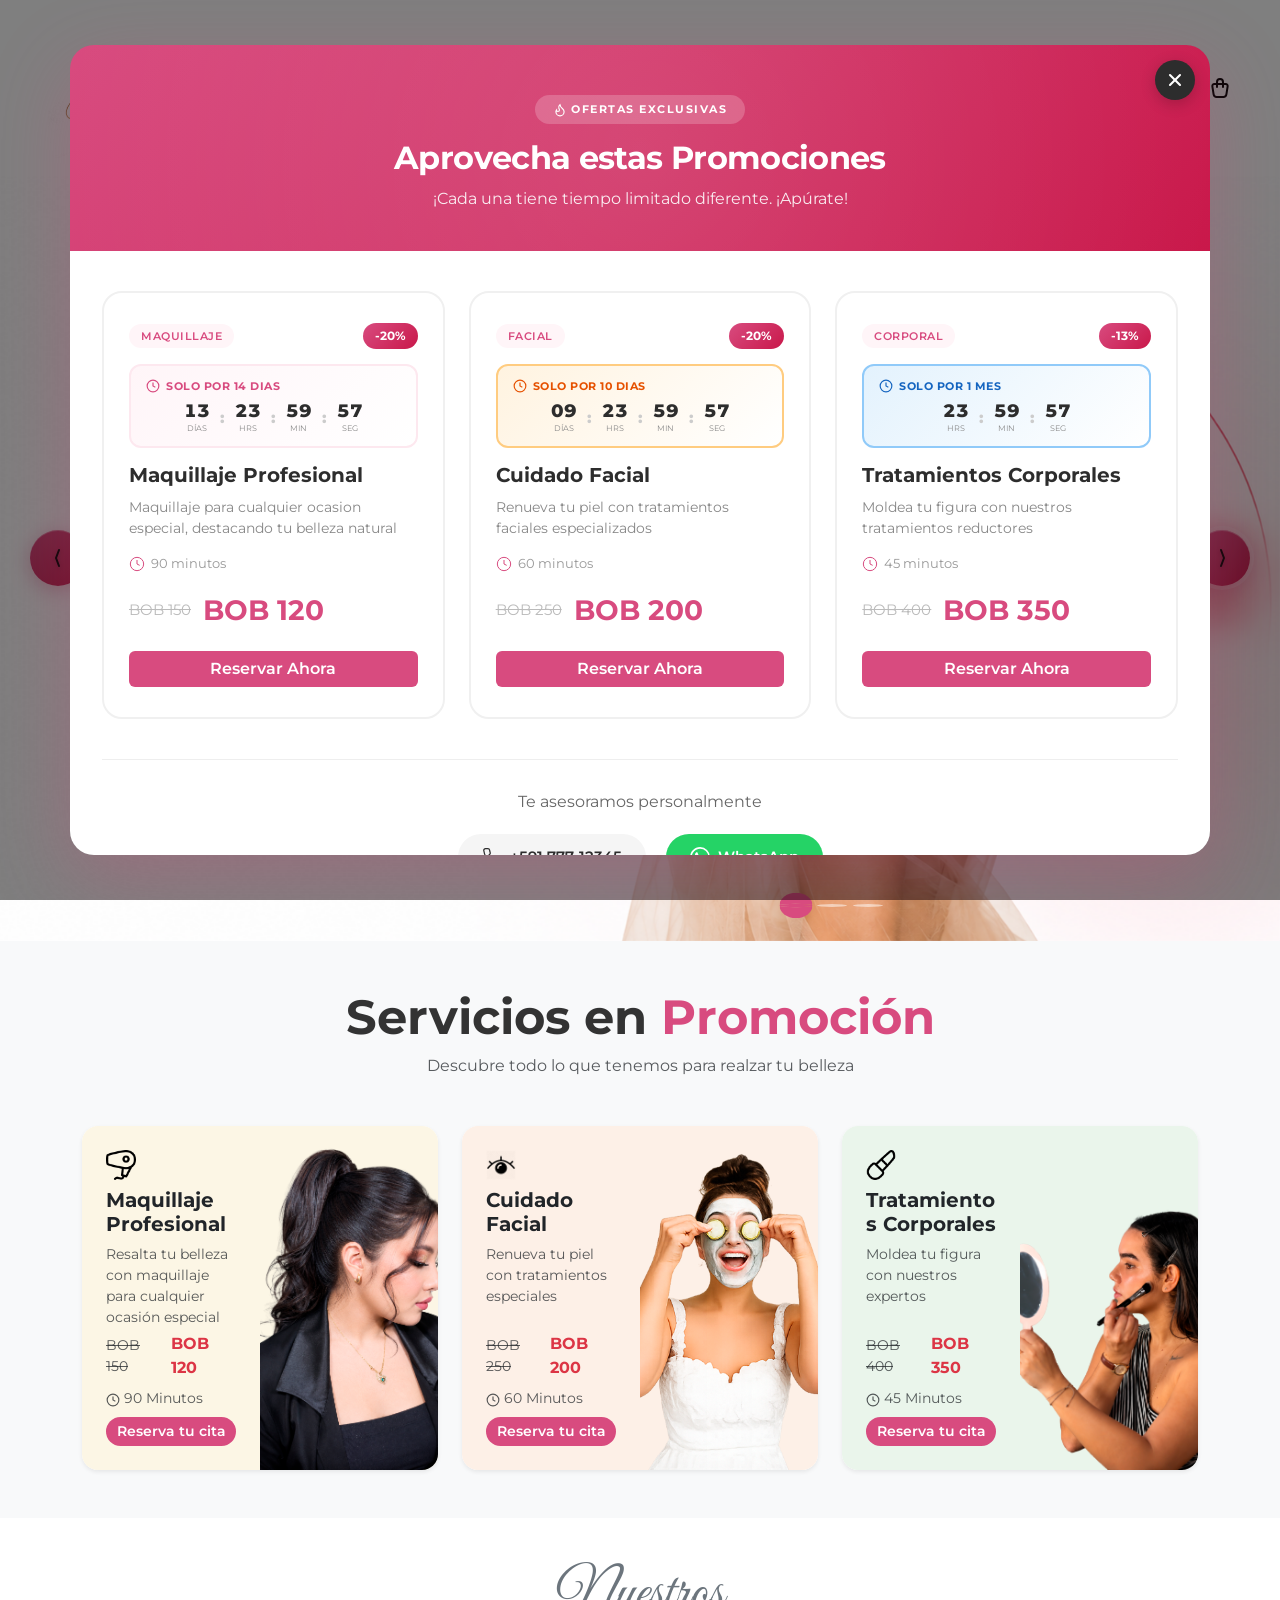
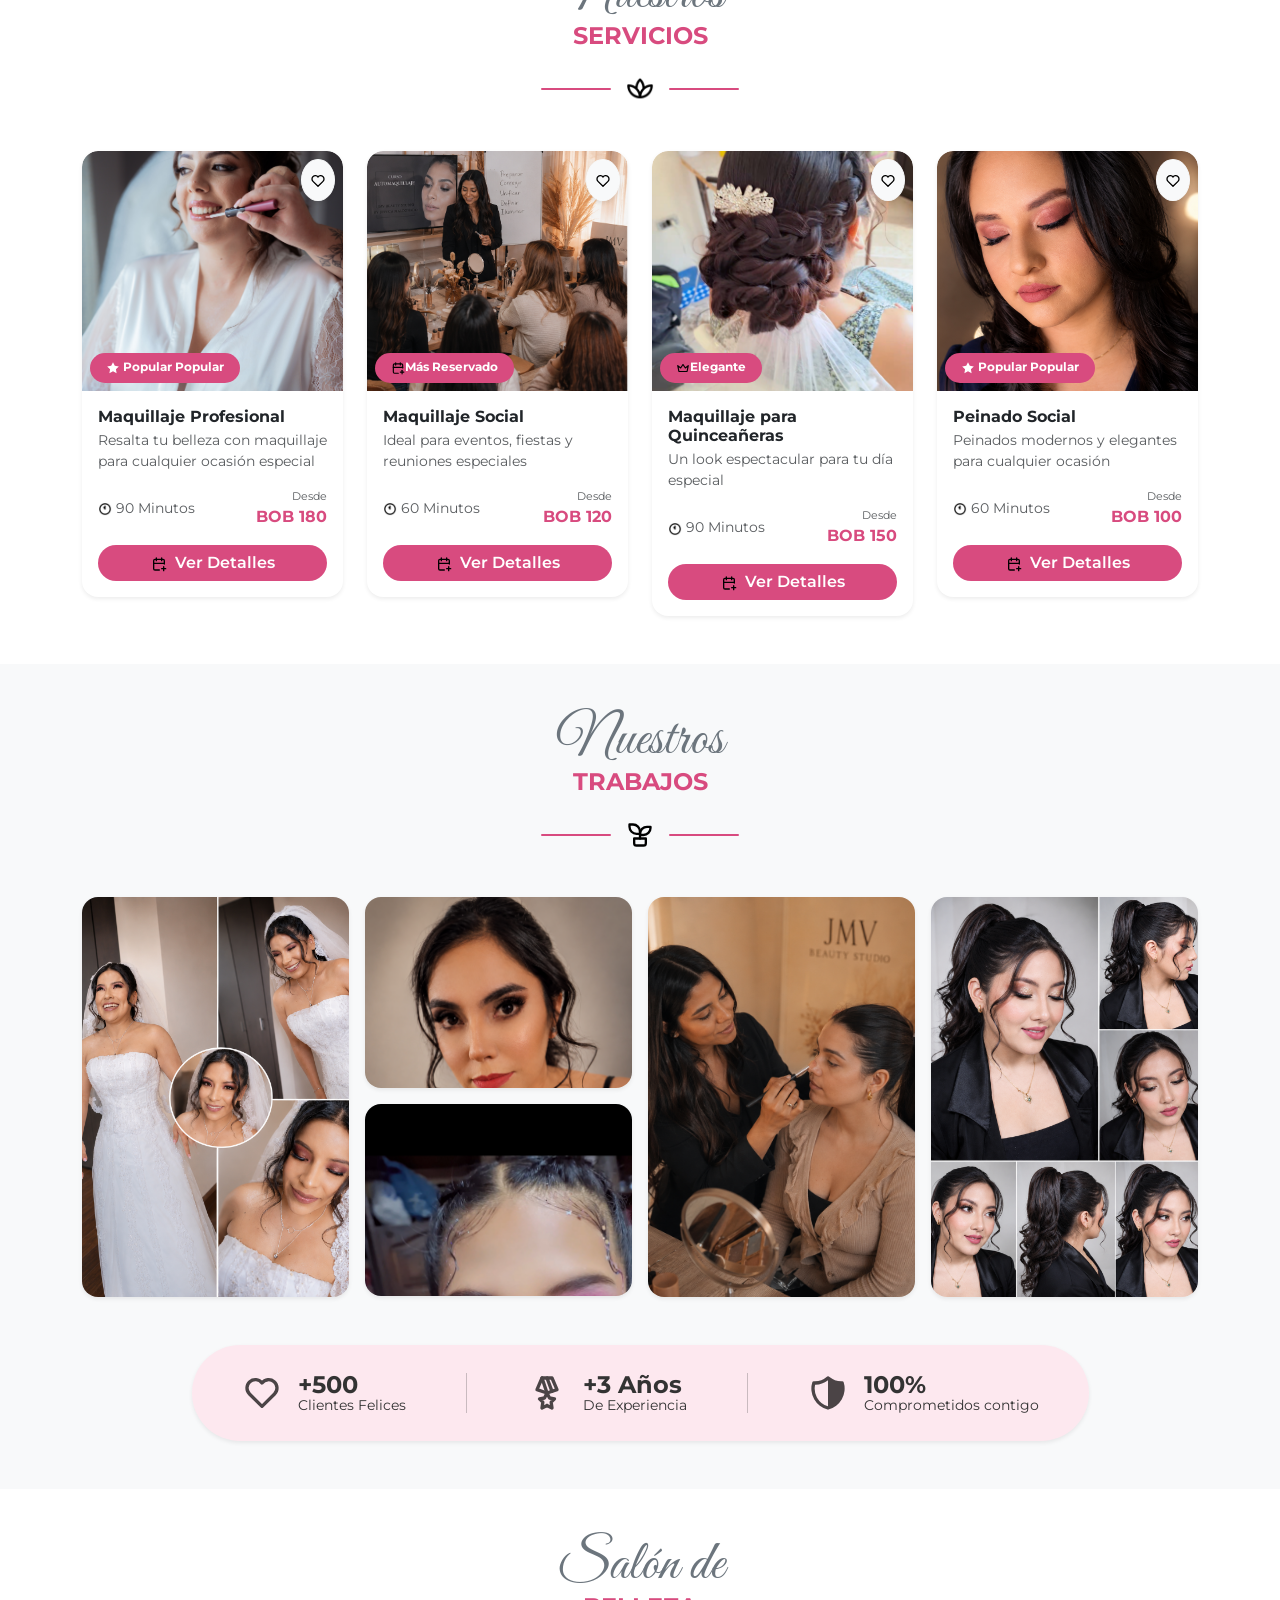
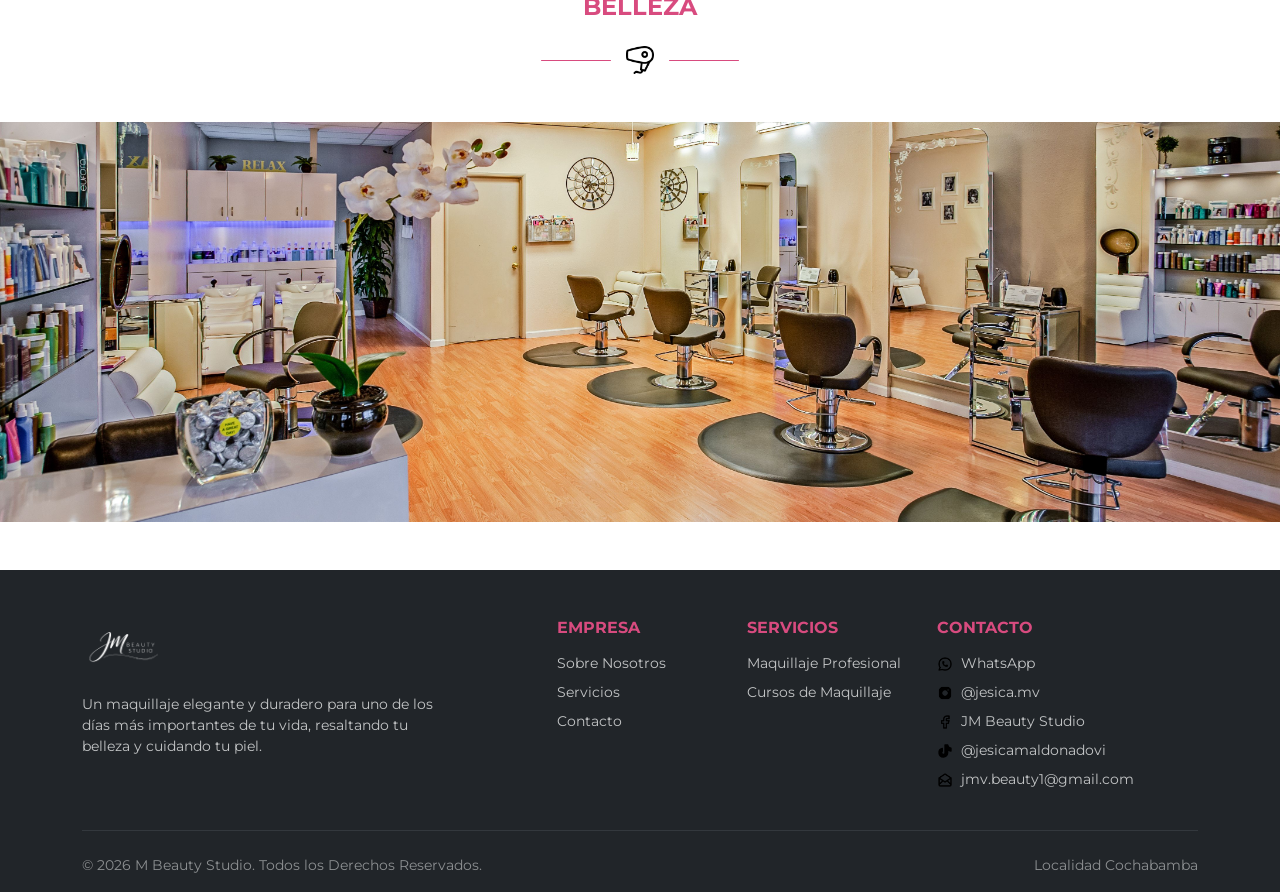
==== commit dee9bfbd: "feature:develop(Next Integration of Responsive Navbars)" ====
--- a/index.html
+++ b/index.html
@@ -30,7 +30,11 @@
       </a>
 
       <button class="navbar-toggler" type="button" data-bs-toggle="collapse" data-bs-target="#navbarNav">
-        <span class="navbar-toggler-icon"></span>
+        <svg xmlns="http://www.w3.org/2000/svg" width="24" height="24" viewBox="0 0 24 24" fill="none" stroke="#d84b7f" stroke-width="2" stroke-linecap="round" stroke-miterlimit="10">
+          <line x1="3" y1="6" x2="21" y2="6"></line>
+          <line x1="3" y1="12" x2="21" y2="12"></line>
+          <line x1="3" y1="18" x2="21" y2="18"></line>
+        </svg>
       </button>
 
       <div class="collapse navbar-collapse justify-content-center" id="navbarNav">
@@ -137,11 +141,12 @@
       <p class="text-muted mb-5">Descubre todo lo que tenemos para realzar tu belleza</p>
 
       <div class="row g-4 justify-content-center">
-        <div class="col-md-6 col-lg-4">
+        <!-- Promo 1: Maquillaje Profesional -->
+        <div class="col-12 col-md-6 col-lg-4">
           <div class="card promo-card border-0 rounded-4 shadow-sm h-100 overflow-hidden cursor-pointer" 
                onclick="openQuickView('promo-1')">
             <div class="row g-0 h-100 bg-light-yellow">
-              <div class="col-6 p-4 d-flex flex-column justify-content-between text-start">
+              <div class="col-12 col-lg-6 p-3 p-md-4 d-flex flex-column justify-content-between text-start">
                 <div>
                   <img src="icons/Hair-Dryer--Streamline-Flex.png" alt="Icon" width="30" class="mb-2">
                   <h5 class="fw-bold">Maquillaje Profesional</h5>
@@ -152,31 +157,34 @@
                     <span class="text-decoration-line-through text-muted small">BOB 150</span>
                     <span class="fw-bold text-danger">BOB 120</span>
                   </div>
-                  <small class="text-muted d-block mb-3"><img src="icons/clock-hour-11.png" width="14"> 90
-                    Minutos</small>
+                  <small class="text-muted d-block mb-2"><svg xmlns="http://www.w3.org/2000/svg" width="14" height="14" viewBox="0 0 24 24" fill="none" stroke="currentColor" stroke-width="2"><circle cx="12" cy="12" r="10"/><polyline points="12,6 12,12 16,14"/></svg> 90 Minutos</small>
                   <button type="button" class="btn btn-sm btn-primary-pink rounded-pill w-100 btn-agregar-promo" data-id="promo-1" data-nombre="Maquillaje Profesional" data-precio="120" data-duracion="90" onclick="event.stopPropagation(); togglePromoCarrito(this);">Reserva tu cita</button>
                 </div>
               </div>
-              <div class="col-6 promo-img" style="background-image: url('img/PeinadosSinFondo.png');"></div>
+              <div class="col-6 col-lg-6 p-0">
+                <img src="img/PeinadosSinFondo.png" alt="Maquillaje Profesional" class="img-fluid w-100 h-100" style="object-fit: cover; object-position: center;">
+              </div>
             </div>
           </div>
         </div>
-        <div class="col-md-6 col-lg-4">
+        
+        <!-- Promo 2: Cuidado Facial -->
+        <div class="col-12 col-md-6 col-lg-4">
           <div class="card promo-card border-0 rounded-4 shadow-sm h-100 overflow-hidden cursor-pointer" 
                onclick="openQuickView({
                  tipo: 'promo',
-                 tag: 'Promoción -20%',
+                 tag: 'Promocion -20%',
                  titulo: 'Cuidado Facial',
                  subtitle: 'Renueva tu piel con tratamientos especiales',
-                 descripcion: 'Tratamiento facial profesional que incluye limpieza profunda, hidratación y técnicas especializadas para dejar tu piel radiante y saludable. Ideal como preparación para eventos especiales.',
+                 descripcion: 'Tratamiento facial profesional que incluye limpieza profunda, hidratacion y tecnicas especializadas para dejar tu piel radiante y saludable.',
                  imagen: 'img/promo2.png',
                  precio: 200,
                  precioOld: 250,
                  duracion: '60 Minutos',
-                 features: ['Limpieza facial profunda', 'Exfoliación profesional', 'Hidratación intensiva', 'Masaje facial relajante', 'Aplicación de mascarilla']
+                 features: ['Limpieza facial profunda', 'Exfoliacion profesional', 'Hidratacion intensiva', 'Masaje facial relajante', 'Aplicacion de mascarilla']
                })">
             <div class="row g-0 h-100 bg-light-orange">
-              <div class="col-6 p-4 d-flex flex-column justify-content-between text-start">
+              <div class="col-12 col-lg-6 p-3 p-md-4 d-flex flex-column justify-content-between text-start">
                 <div>
                   <img src="icons/Eyes.png" alt="Icon" width="30" class="mb-2">
                   <h5 class="fw-bold">Cuidado Facial</h5>
@@ -187,31 +195,34 @@
                     <span class="text-decoration-line-through text-muted small">BOB 250</span>
                     <span class="fw-bold text-danger">BOB 200</span>
                   </div>
-                  <small class="text-muted d-block mb-3"><img src="icons/clock-hour-11.png" width="14"> 60
-                    Minutos</small>
+                  <small class="text-muted d-block mb-2"><svg xmlns="http://www.w3.org/2000/svg" width="14" height="14" viewBox="0 0 24 24" fill="none" stroke="currentColor" stroke-width="2"><circle cx="12" cy="12" r="10"/><polyline points="12,6 12,12 16,14"/></svg> 60 Minutos</small>
                   <button type="button" class="btn btn-sm btn-primary-pink rounded-pill w-100 btn-agregar-promo" data-id="promo-2" data-nombre="Cuidado Facial" data-precio="200" data-duracion="60" onclick="event.stopPropagation(); togglePromoCarrito(this);">Reserva tu cita</button>
                 </div>
               </div>
-              <div class="col-6 promo-img" style="background-image: url('img/promo2.png');"></div>
+              <div class="col-6 col-lg-6 p-0">
+                <img src="img/promo2.png" alt="Cuidado Facial" class="img-fluid w-100 h-100" style="object-fit: cover; object-position: center;">
+              </div>
             </div>
           </div>
         </div>
-        <div class="col-md-6 col-lg-4">
+        
+        <!-- Promo 3: Tratamientos Corporales -->
+        <div class="col-12 col-md-6 col-lg-4">
           <div class="card promo-card border-0 rounded-4 shadow-sm h-100 overflow-hidden cursor-pointer" 
                onclick="openQuickView({
                  tipo: 'promo',
-                 tag: 'Promoción -13%',
+                 tag: 'Promocion -13%',
                  titulo: 'Tratamientos Corporales',
                  subtitle: 'Moldea tu figura con nuestros expertos',
-                 descripcion: 'Tratamientos reductores y моделирующие que ayudan a reducir medidas y mejorar la apariencia de la piel. Incluye técnicas de masaje especializadas y productos de alta eficacia.',
+                 descripcion: 'Tratamientos reductores que ayudan a reducir medidas y mejorar la apariencia de la piel.',
                  imagen: 'img/promocion1.png',
                  precio: 350,
                  precioOld: 400,
                  duracion: '45 Minutos',
-                 features: ['Tratamiento reductor', 'Drenaje linfático', 'Masaje моделирующий', 'Aplicación de productos reductores', 'Asesoría nutricional básica']
+                 features: ['Tratamiento reductor', 'Drenaje linfatico', 'Masaje reductor', 'Aplicacion de productos reductores', 'Asesoria nutricional basica']
                })">
             <div class="row g-0 h-100 bg-light-green">
-              <div class="col-6 p-4 d-flex flex-column justify-content-between text-start">
+              <div class="col-12 col-lg-6 p-3 p-md-4 d-flex flex-column justify-content-between text-start">
                 <div>
                   <img src="icons/Lipstick--Streamline-Flex.png" alt="Icon" width="30" class="mb-2">
                   <h5 class="fw-bold">Tratamientos Corporales</h5>
@@ -222,12 +233,13 @@
                     <span class="text-decoration-line-through text-muted small">BOB 400</span>
                     <span class="fw-bold text-danger">BOB 350</span>
                   </div>
-                  <small class="text-muted d-block mb-3"><img src="icons/clock-hour-11.png" width="14"> 45
-                    Minutos</small>
+                  <small class="text-muted d-block mb-2"><svg xmlns="http://www.w3.org/2000/svg" width="14" height="14" viewBox="0 0 24 24" fill="none" stroke="currentColor" stroke-width="2"><circle cx="12" cy="12" r="10"/><polyline points="12,6 12,12 16,14"/></svg> 45 Minutos</small>
                   <button type="button" class="btn btn-sm btn-primary-pink rounded-pill w-100 btn-agregar-promo" data-id="promo-3" data-nombre="Tratamientos Corporales" data-precio="350" data-duracion="45" onclick="event.stopPropagation(); togglePromoCarrito(this);">Reserva tu cita</button>
                 </div>
               </div>
-              <div class="col-6 promo-img" style="background-image: url('img/promocion1.png');"></div>
+              <div class="col-6 col-lg-6 p-0">
+                <img src="img/promocion1.png" alt="Tratamientos Corporales" class="img-fluid w-100 h-100" style="object-fit: cover; object-position: center;">
+              </div>
             </div>
           </div>
         </div>
--- a/css/styles.css
+++ b/css/styles.css
@@ -97,15 +97,24 @@
 @media (max-width: 991.98px) {
     .navbar-collapse {
         background-color: #ffffff;
-        padding: 1rem;
-        border-radius: 12px;
-        box-shadow: 0 10px 20px rgba(0,0,0,0.05);
-        margin-top: 10px;
+        padding: 1.5rem;
+        border-radius: 16px;
+        box-shadow: 0 15px 40px rgba(0,0,0,0.15);
+        margin-top: 15px;
         text-align: center;
+        border: 2px solid var(--primary-pink);
     }
     .navbar .nav-link {
-        padding: 10px 0;
-        margin: 5px 0;
+        padding: 14px 20px;
+        margin: 8px 0;
+        border-radius: 10px;
+        background-color: #f8f9fa;
+        font-weight: 600;
+        transition: all 0.3s ease;
+    }
+    .navbar .nav-link:hover {
+        background-color: var(--primary-pink) !important;
+        color: white !important;
     }
 }
 
@@ -138,17 +147,41 @@
 
 /* Boton hamburguesa del menu movil */
 .navbar-toggler {
-    border: 2px solid var(--primary-pink) !important;
-    border-radius: 8px !important;
-    padding: 8px 12px !important;
+    border: 3px solid var(--primary-pink) !important;
+    border-radius: 10px !important;
+    padding: 10px 14px !important;
+    background-color: white !important;
+    box-shadow: 0 4px 12px rgba(216, 75, 127, 0.3) !important;
+    transition: all 0.3s ease !important;
+}
+
+.navbar-toggler:hover {
+    background-color: var(--primary-pink) !important;
+    transform: scale(1.05);
+}
+
+.navbar-toggler:hover svg line {
+    stroke: white !important;
 }
 
 .navbar-toggler:focus {
-    box-shadow: 0 0 0 3px rgba(216, 75, 127, 0.25) !important;
+    box-shadow: 0 0 0 4px rgba(216, 75, 127, 0.3) !important;
 }
 
 .navbar-toggler-icon {
-    background-image: url("data:image/svg+xml,%3csvg xmlns='http://www.w3.org/2000/svg' viewBox='0 0 30 30' xmlns='http://www.w3.org/2000/svg'%3e%3cpath stroke='%23d84b7f' stroke-linecap='round' stroke-miterlimit='10' stroke-width='2' d='M4 7h22M4 15h22M4 23h22'/%3e%3c/svg%3e") !important;
+    /* Eliminamos el icono por defecto de Bootstrap */
+    display: none !important;
+}
+
+/* Iconos del navbar - asegurar visibilidad */
+.navbar .icon-link img {
+    width: 24px;
+    height: 24px;
+    transition: transform 0.2s ease;
+}
+
+.navbar .icon-link:hover img {
+    transform: scale(1.15);
 }
 
 .main-logo {
@@ -373,17 +406,40 @@
     min-height: 100%;
 }
 
-/* Ajuste crítico para móviles: si la pantalla es muy angosta (como un iPhone SE), 
-   el texto dentro de col-6 podría romperse o verse muy apretado. */
-@media (max-width: 425px) {
+/* Responsive para tarjetas de promoción */
+@media (max-width: 991px) {
+    .promo-card .col-lg-6 {
+        width: 50%;
+    }
+}
+
+@media (max-width: 767px) {
+    .promo-card .col-lg-6 {
+        width: 100%;
+    }
     .promo-card .row.g-0 {
-        flex-direction: column-reverse; /* Pone la imagen arriba y el texto abajo */
-    }
-    .promo-card .col-6 {
+        display: flex;
+    }
+    .promo-card .col-6.col-lg-6:first-child {
+        width: 50%;
+    }
+    .promo-card .col-6.col-lg-6:last-child {
+        width: 50%;
+    }
+}
+
+@media (max-width: 575px) {
+    .promo-card .row.g-0 {
+        flex-direction: column !important;
+    }
+    .promo-card .col-6.col-lg-6 {
         width: 100% !important;
     }
-    .promo-img {
-        height: 160px;
+    .promo-card .col-6.col-lg-6:last-child {
+        height: 180px;
+    }
+    .promo-card .col-6.col-lg-6:last-child img {
+        height: 180px !important;
     }
 }
 
@@ -1194,4 +1250,60 @@
         min-height: 350px; /* Un poco más pequeño en celulares */
         margin-bottom: 2rem;
     }
+}
+
+/* Responsive para cards de servicios en móvil */
+@media (max-width: 575px) {
+    .service-card .card-body {
+        padding: 0.75rem;
+    }
+    .service-card h6 {
+        font-size: 0.9rem;
+    }
+    .service-card .small {
+        font-size: 0.75rem;
+    }
+    .service-card .btn {
+        font-size: 0.8rem;
+        padding: 0.4rem 0.8rem;
+    }
+}
+
+/* Footer responsive */
+@media (max-width: 767px) {
+    footer .row > div {
+        text-align: center !important;
+        margin-bottom: 2rem;
+    }
+    footer .row > div:last-child {
+        margin-bottom: 0;
+    }
+}
+
+/* Navbar items en móvil pequeño */
+@media (max-width: 400px) {
+    .navbar-brand img {
+        height: 50px !important;
+    }
+    .navbar .container-fluid {
+        padding-left: 10px;
+        padding-right: 10px;
+    }
+}
+
+/* Quick View Modal responsive */
+@media (max-width: 575px) {
+    .modal-quickview .modal-content {
+        border-radius: 16px;
+    }
+    .quickview-title {
+        font-size: 1.3rem !important;
+    }
+    .quickview-price {
+        font-size: 1.5rem !important;
+    }
+    .quickview-features-list li {
+        font-size: 0.8rem !important;
+        padding: 8px 10px !important;
+    }
 }
